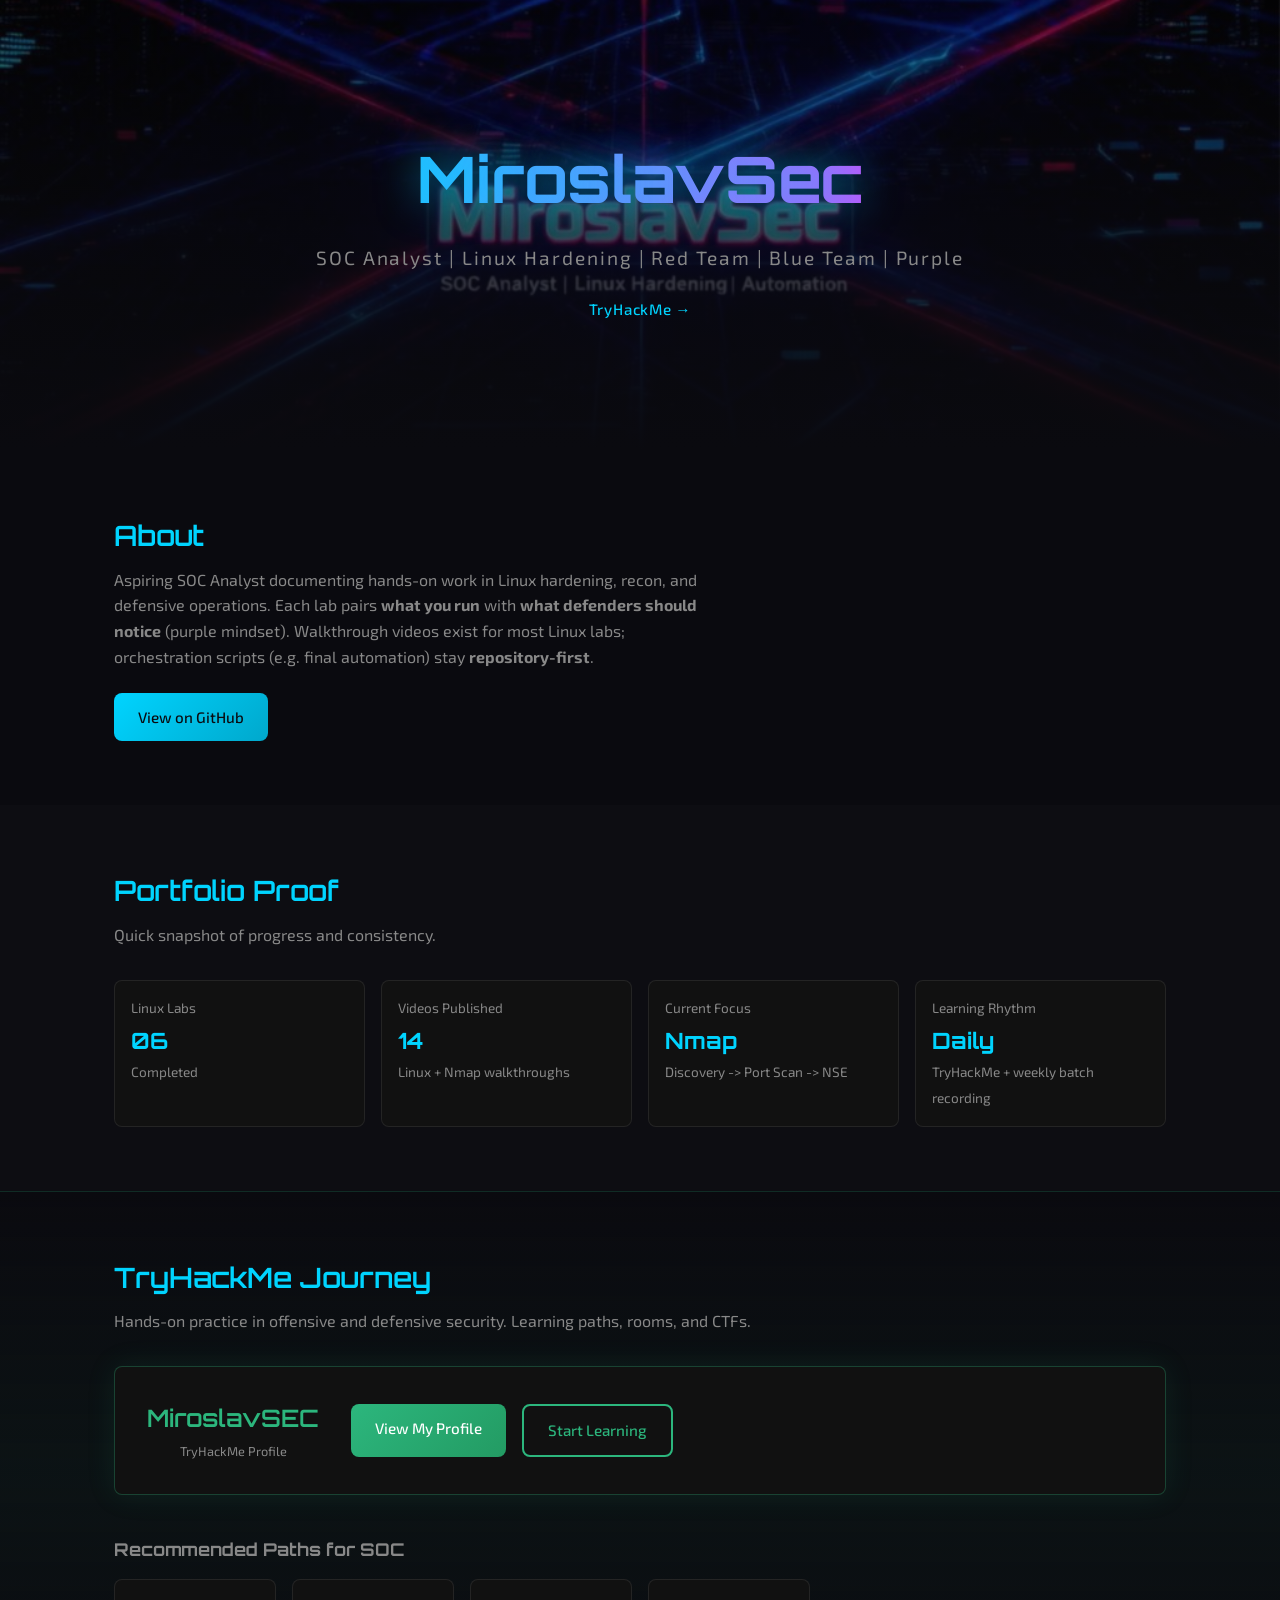
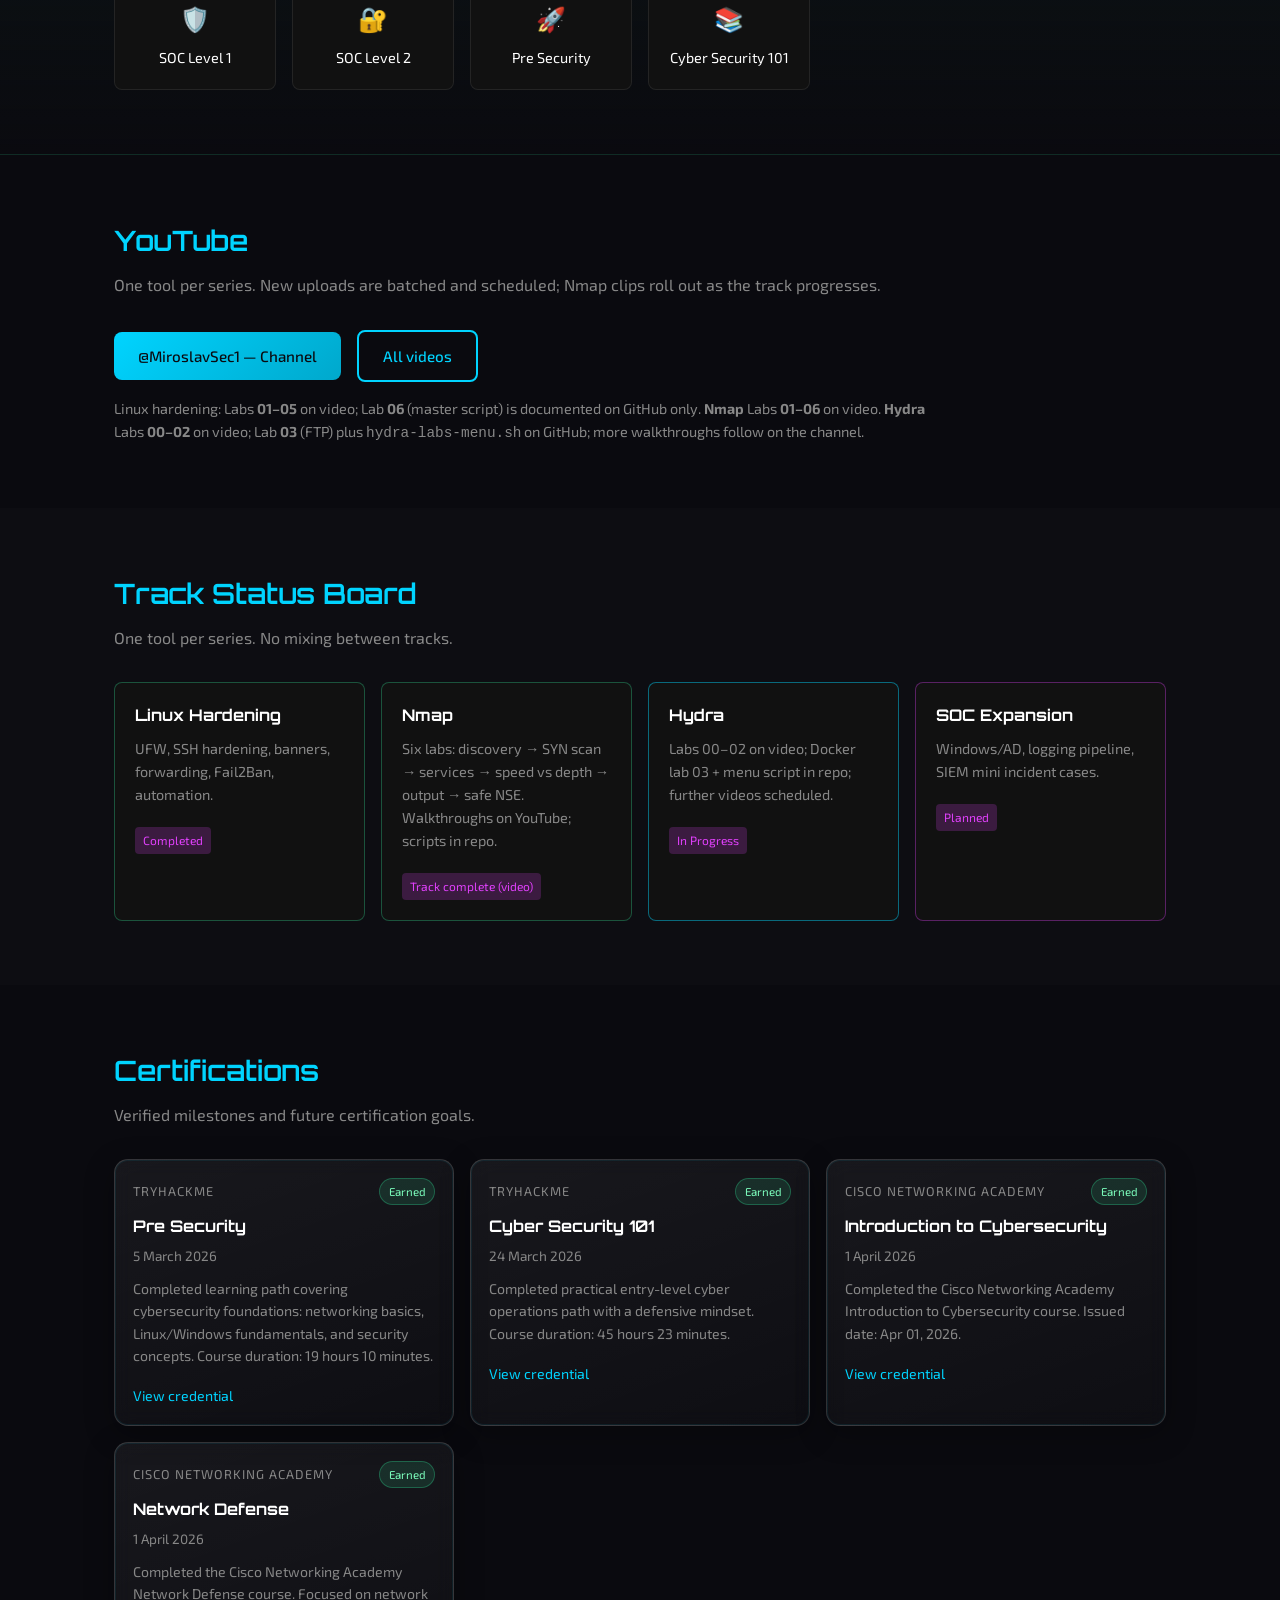
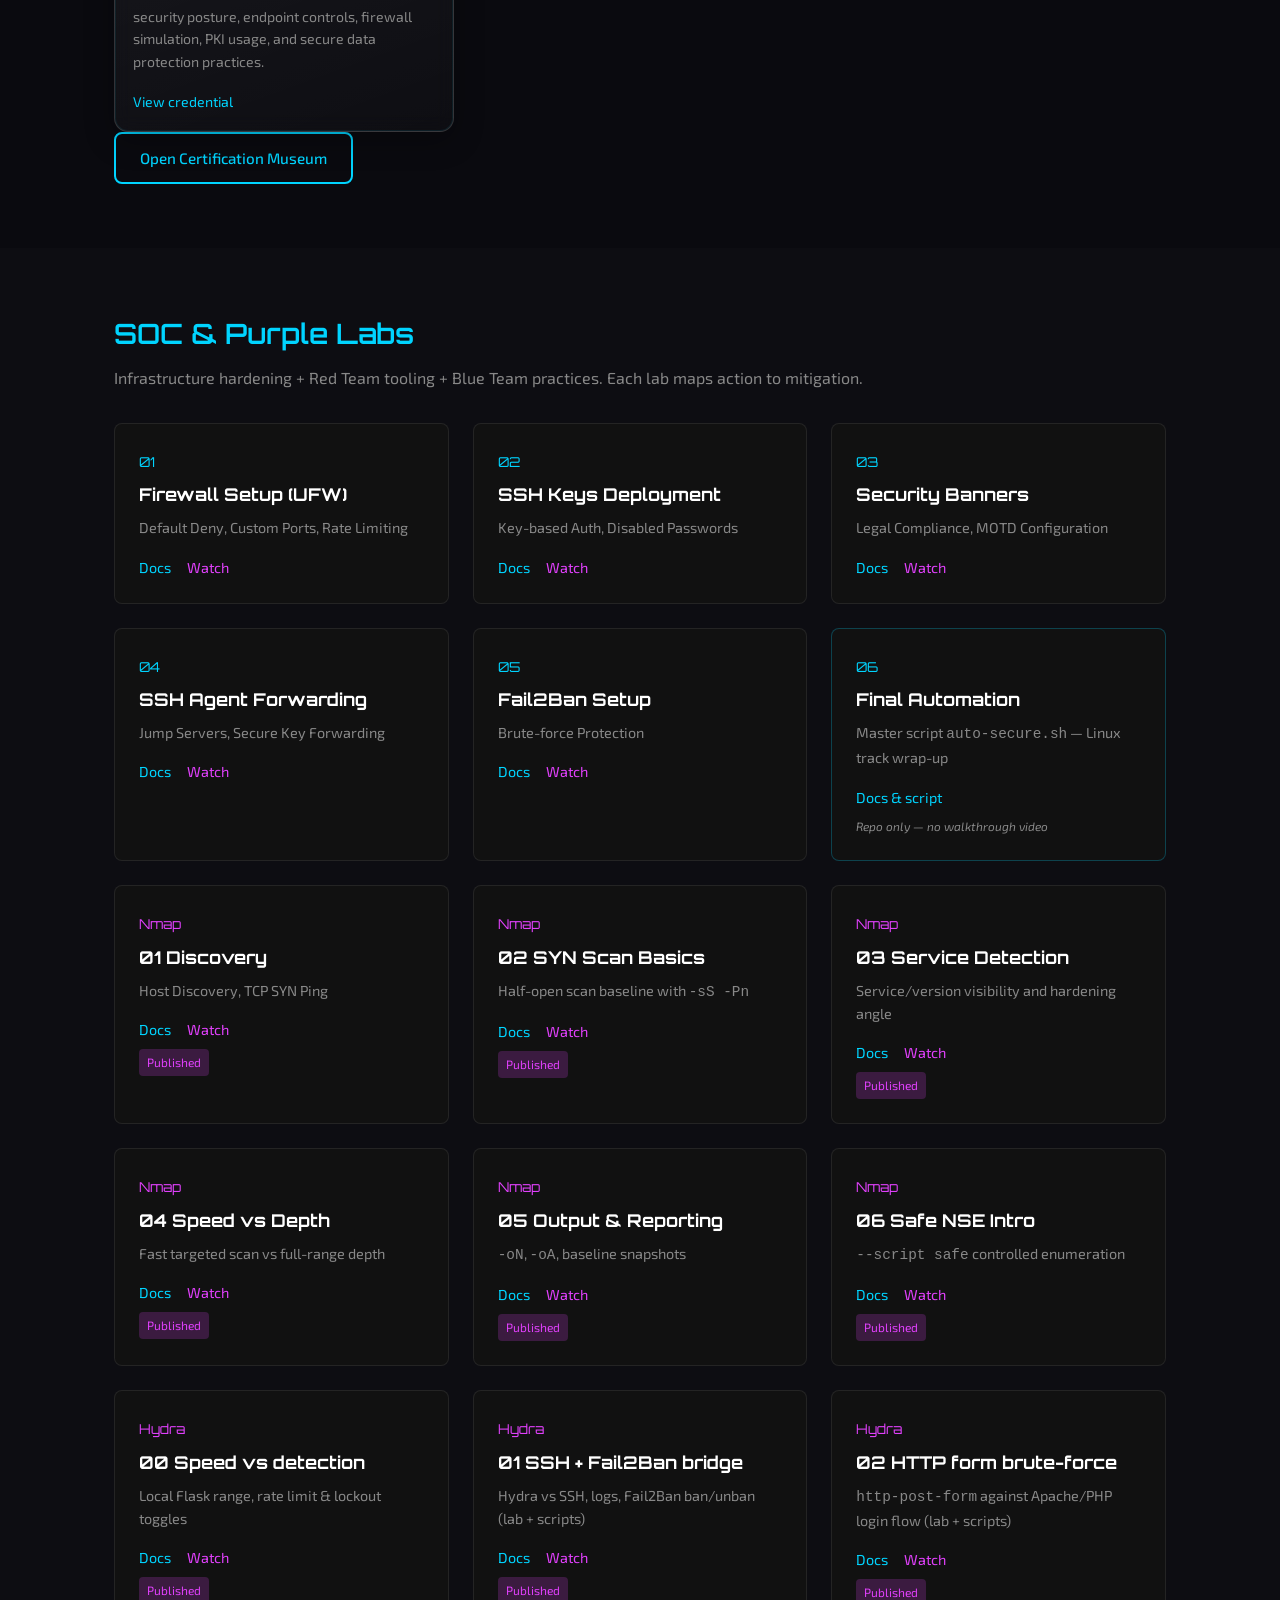
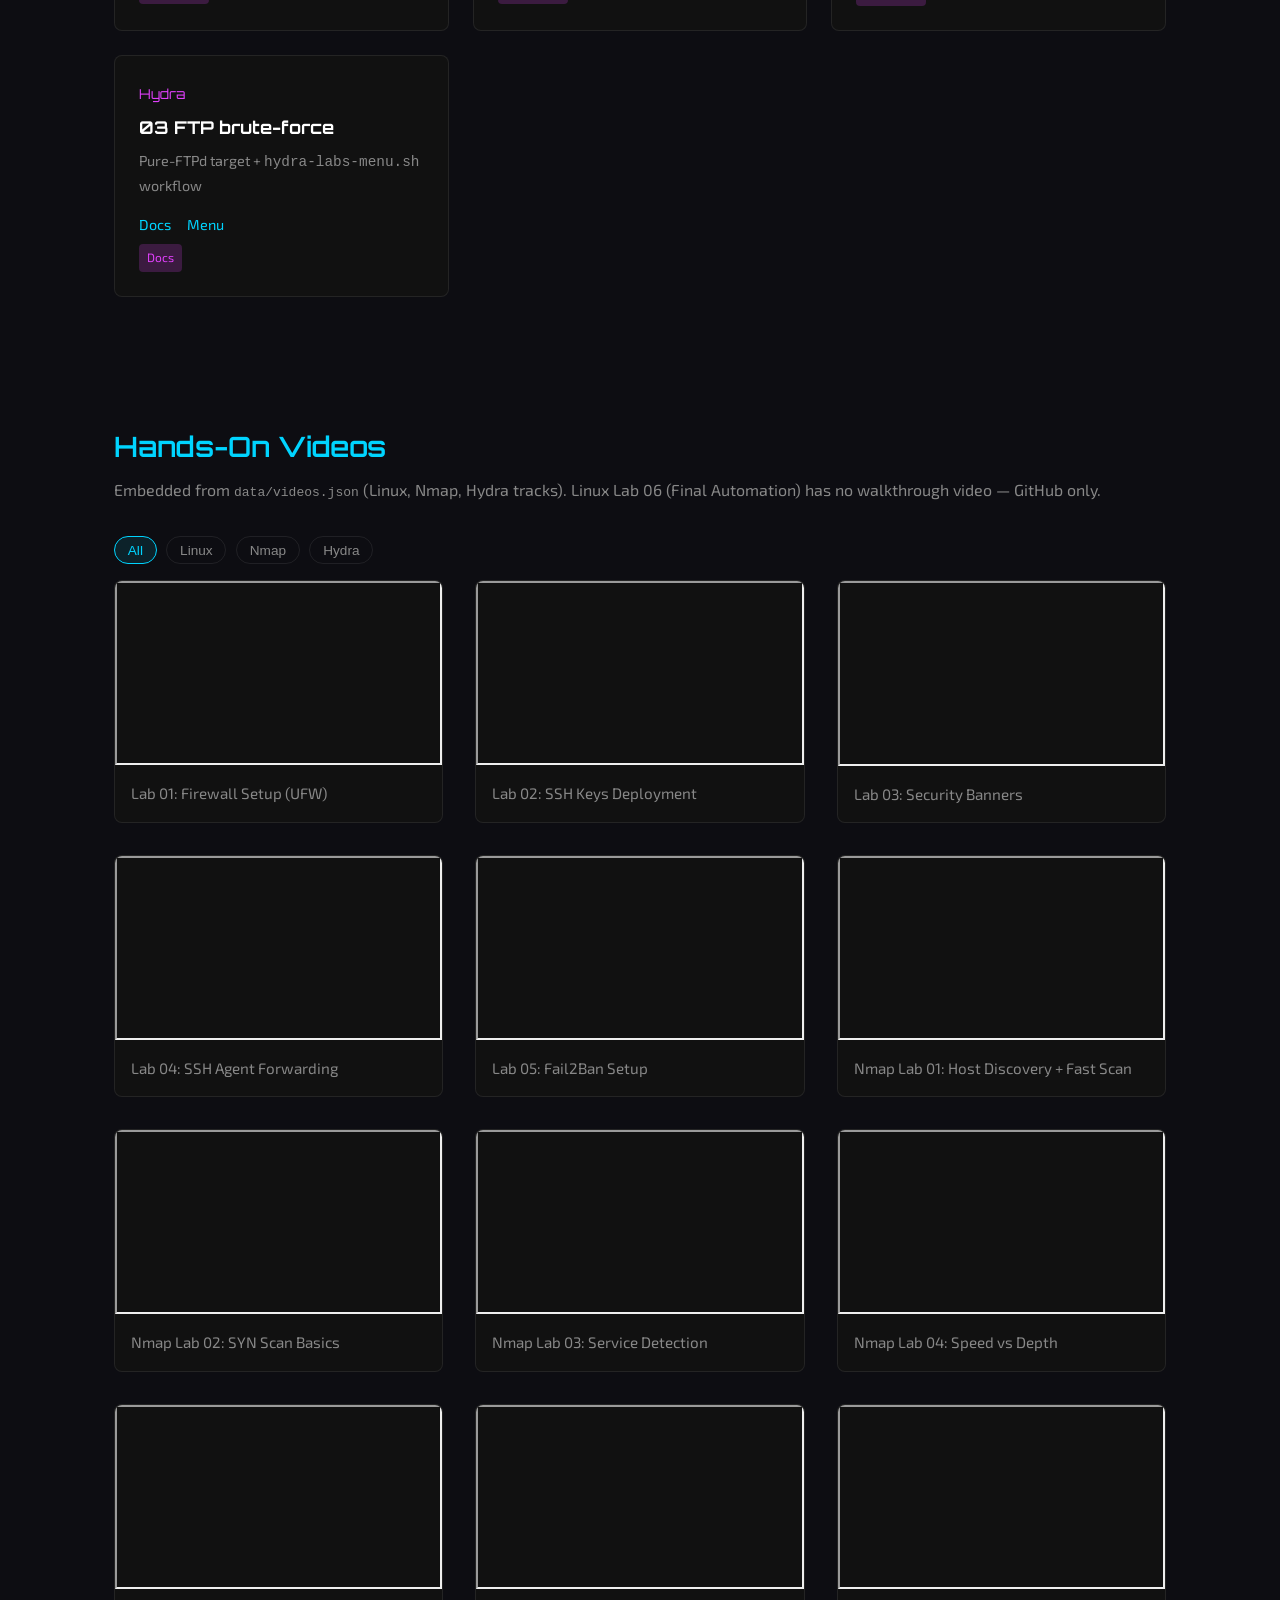
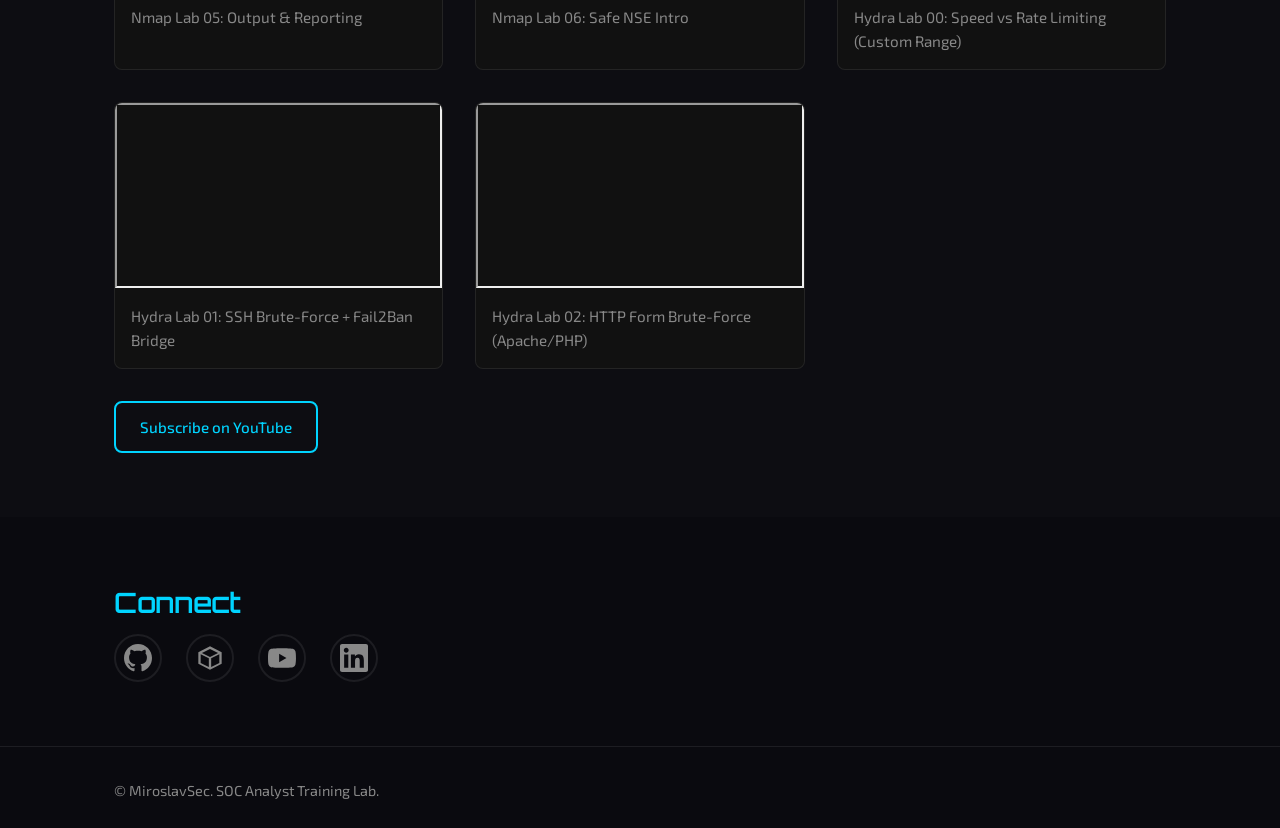
==== docs/index.html @ 28dfc975 "docs: publish Hydra Lab 02 video and update README/site links" ====
<!DOCTYPE html>
<html lang="en">
<head>
    <meta charset="UTF-8">
    <meta name="viewport" content="width=device-width, initial-scale=1.0">
    <meta name="description" content="MiroslavSec — SOC / Blue Team portfolio: Linux hardening, Nmap, TryHackMe, hands-on labs with defensive takeaways.">
    <meta name="author" content="MiroslavSec">
    <link rel="canonical" href="https://jokeez.github.io/SOC-Analyst-Training-Lab/">
    <meta property="og:title" content="MiroslavSec | SOC Analyst Training Lab">
    <meta property="og:description" content="Linux hardening, Nmap series, purple-team labs — documentation, scripts, and walkthroughs.">
    <meta property="og:type" content="website">
    <meta property="og:url" content="https://jokeez.github.io/SOC-Analyst-Training-Lab/">
    <meta property="og:image" content="https://jokeez.github.io/SOC-Analyst-Training-Lab/assets/banner.png">
    <meta name="twitter:card" content="summary_large_image">
    <title>MiroslavSec | SOC Analyst | Linux Hardening | Red + Blue + Purple</title>
    <link rel="preconnect" href="https://fonts.googleapis.com">
    <link rel="preconnect" href="https://fonts.gstatic.com" crossorigin>
    <link href="https://fonts.googleapis.com/css2?family=Orbitron:wght@400;600;700&family=Exo+2:wght@300;400;500&display=swap" rel="stylesheet">
    <link rel="stylesheet" href="styles.css">
</head>
<body>
    <header class="hero">
        <div class="hero-bg" style="background-image: url('assets/banner.png');"></div>
        <div class="hero-overlay"></div>
        <div class="hero-content">
            <h1 class="hero-title">MiroslavSec</h1>
            <p class="hero-tagline">SOC Analyst | Linux Hardening | Red Team | Blue Team | Purple</p>
            <a href="https://tryhackme.com/p/MiroslavSEC" class="hero-thm-link" target="_blank" rel="noopener noreferrer">TryHackMe →</a>
        </div>
    </header>

    <main>
        <section id="about" class="section">
            <div class="container">
                <h2 class="section-title">About</h2>
                <p class="about-text">
                    Aspiring SOC Analyst documenting hands-on work in Linux hardening, recon, and defensive operations.
                    Each lab pairs <strong>what you run</strong> with <strong>what defenders should notice</strong> (purple mindset).
                    Walkthrough videos exist for most Linux labs; orchestration scripts (e.g. final automation) stay <strong>repository-first</strong>.
                </p>
                <a href="https://github.com/jokeez/SOC-Analyst-Training-Lab" class="btn btn-primary" target="_blank" rel="noopener noreferrer">View on GitHub</a>
            </div>
        </section>

        <section id="proof" class="section section-alt">
            <div class="container">
                <h2 class="section-title">Portfolio Proof</h2>
                <p class="section-desc">Quick snapshot of progress and consistency.</p>
                <div class="proof-grid">
                    <article class="proof-card">
                        <span class="proof-label">Linux Labs</span>
                        <strong class="proof-value">06</strong>
                        <span class="proof-meta">Completed</span>
                    </article>
                    <article class="proof-card">
                        <span class="proof-label">Videos Published</span>
                        <strong class="proof-value" id="video-count">10</strong>
                        <span class="proof-meta">Linux + Nmap walkthroughs</span>
                    </article>
                    <article class="proof-card">
                        <span class="proof-label">Current Focus</span>
                        <strong class="proof-value">Nmap</strong>
                        <span class="proof-meta">Discovery -> Port Scan -> NSE</span>
                    </article>
                    <article class="proof-card">
                        <span class="proof-label">Learning Rhythm</span>
                        <strong class="proof-value">Daily</strong>
                        <span class="proof-meta">TryHackMe + weekly batch recording</span>
                    </article>
                </div>
            </div>
        </section>

        <section id="tryhackme" class="section tryhackme-section">
            <div class="container">
                <h2 class="section-title">TryHackMe Journey</h2>
                <p class="section-desc">Hands-on practice in offensive and defensive security. Learning paths, rooms, and CTFs.</p>
                <div class="thm-content">
                    <div class="thm-profile-card">
                        <div class="thm-badge-wrap">
                            <a href="https://tryhackme.com/p/MiroslavSEC" target="_blank" rel="noopener noreferrer" class="thm-profile-link">
                                <span class="thm-username">MiroslavSEC</span>
                                <span class="thm-label">TryHackMe Profile</span>
                            </a>
                        </div>
                        <div class="thm-actions">
                            <a href="https://tryhackme.com/p/MiroslavSEC" class="btn btn-thm" target="_blank" rel="noopener noreferrer">View My Profile</a>
                            <a href="https://tryhackme.com" class="btn btn-thm-outline" target="_blank" rel="noopener noreferrer">Start Learning</a>
                        </div>
                    </div>
                    <div class="thm-paths">
                        <h3 class="thm-paths-title">Recommended Paths for SOC</h3>
                        <div class="thm-paths-grid">
                            <a href="https://tryhackme.com/path/outline/soclevel1" target="_blank" rel="noopener noreferrer" class="thm-path-card">
                                <span class="thm-path-icon">🛡️</span>
                                <span>SOC Level 1</span>
                            </a>
                            <a href="https://tryhackme.com/path/outline/soclevel2" target="_blank" rel="noopener noreferrer" class="thm-path-card">
                                <span class="thm-path-icon">🔐</span>
                                <span>SOC Level 2</span>
                            </a>
                            <a href="https://tryhackme.com/path/outline/presecurity" target="_blank" rel="noopener noreferrer" class="thm-path-card">
                                <span class="thm-path-icon">🚀</span>
                                <span>Pre Security</span>
                            </a>
                            <a href="https://tryhackme.com/path/outline/cybersecurity101" target="_blank" rel="noopener noreferrer" class="thm-path-card">
                                <span class="thm-path-icon">📚</span>
                                <span>Cyber Security 101</span>
                            </a>
                        </div>
                    </div>
                </div>
            </div>
        </section>

        <section id="playlists" class="section">
            <div class="container">
                <h2 class="section-title">YouTube</h2>
                <p class="section-desc">One tool per series. New uploads are batched and scheduled; Nmap clips roll out as the track progresses.</p>
                <div class="playlist-links">
                    <a href="https://www.youtube.com/@MiroslavSec1" class="btn btn-primary" target="_blank" rel="noopener noreferrer">@MiroslavSec1 — Channel</a>
                    <a href="https://www.youtube.com/@MiroslavSec1/videos" class="btn btn-secondary" target="_blank" rel="noopener noreferrer">All videos</a>
                </div>
                <p class="playlist-note">Linux hardening: Labs <strong>01–05</strong> on video; Lab <strong>06</strong> (master script) is documented on GitHub only. <strong>Nmap</strong> Labs <strong>01–06</strong> on video. <strong>Hydra</strong> Labs <strong>00–02</strong> on video; Lab <strong>03</strong> (FTP) plus <code>hydra-labs-menu.sh</code> on GitHub; more walkthroughs follow on the channel.</p>
            </div>
        </section>

        <section id="tracks" class="section section-alt">
            <div class="container">
                <h2 class="section-title">Track Status Board</h2>
                <p class="section-desc">One tool per series. No mixing between tracks.</p>
                <div class="track-grid">
                    <article class="track-card done">
                        <h3>Linux Hardening</h3>
                        <p>UFW, SSH hardening, banners, forwarding, Fail2Ban, automation.</p>
                        <span class="badge">Completed</span>
                    </article>
                    <article class="track-card done">
                        <h3>Nmap</h3>
                        <p>Six labs: discovery → SYN scan → services → speed vs depth → output → safe NSE. Walkthroughs on YouTube; scripts in repo.</p>
                        <span class="badge">Track complete (video)</span>
                    </article>
                    <article class="track-card progress">
                        <h3>Hydra</h3>
                        <p>Labs 00–02 on video; Docker lab 03 + menu script in repo; further videos scheduled.</p>
                        <span class="badge">In Progress</span>
                    </article>
                    <article class="track-card planned">
                        <h3>SOC Expansion</h3>
                        <p>Windows/AD, logging pipeline, SIEM mini incident cases.</p>
                        <span class="badge">Planned</span>
                    </article>
                </div>
            </div>
        </section>

        <section id="certifications" class="section">
            <div class="container">
                <h2 class="section-title">Certifications</h2>
                <p class="section-desc">Verified milestones and future certification goals.</p>
                <div class="cert-grid" id="cert-grid"></div>
                <a href="certifications.html" class="btn btn-secondary">Open Certification Museum</a>
            </div>
        </section>

        <section id="labs" class="section section-alt">
            <div class="container">
                <h2 class="section-title">SOC & Purple Labs</h2>
                <p class="section-desc">Infrastructure hardening + Red Team tooling + Blue Team practices. Each lab maps action to mitigation.</p>
                <div class="lab-grid">
                    <article class="lab-card">
                        <span class="lab-number">01</span>
                        <h3>Firewall Setup (UFW)</h3>
                        <p>Default Deny, Custom Ports, Rate Limiting</p>
                        <div class="lab-links">
                            <a href="https://github.com/jokeez/SOC-Analyst-Training-Lab/tree/main/Linux-Hardening/Lab01-UFW" class="link-doc" target="_blank" rel="noopener noreferrer">Docs</a>
                            <a href="https://youtu.be/zgGrlMZAEcM" target="_blank" rel="noopener noreferrer" class="link-video">Watch</a>
                        </div>
                    </article>
                    <article class="lab-card">
                        <span class="lab-number">02</span>
                        <h3>SSH Keys Deployment</h3>
                        <p>Key-based Auth, Disabled Passwords</p>
                        <div class="lab-links">
                            <a href="https://github.com/jokeez/SOC-Analyst-Training-Lab/tree/main/Linux-Hardening/Lab02-SSH-Hardening" class="link-doc" target="_blank" rel="noopener noreferrer">Docs</a>
                            <a href="https://youtu.be/ULZVP8h6Uvc" target="_blank" rel="noopener noreferrer" class="link-video">Watch</a>
                        </div>
                    </article>
                    <article class="lab-card">
                        <span class="lab-number">03</span>
                        <h3>Security Banners</h3>
                        <p>Legal Compliance, MOTD Configuration</p>
                        <div class="lab-links">
                            <a href="https://github.com/jokeez/SOC-Analyst-Training-Lab/tree/main/Linux-Hardening/Lab03-SSH-Banners" class="link-doc" target="_blank" rel="noopener noreferrer">Docs</a>
                            <a href="https://youtu.be/ILBxHbIw74Y" target="_blank" rel="noopener noreferrer" class="link-video">Watch</a>
                        </div>
                    </article>
                    <article class="lab-card">
                        <span class="lab-number">04</span>
                        <h3>SSH Agent Forwarding</h3>
                        <p>Jump Servers, Secure Key Forwarding</p>
                        <div class="lab-links">
                            <a href="https://github.com/jokeez/SOC-Analyst-Training-Lab/tree/main/Linux-Hardening/Lab04-SSH-Agent-Forwarding" class="link-doc" target="_blank" rel="noopener noreferrer">Docs</a>
                            <a href="https://youtu.be/NOCivaFgoXc" target="_blank" rel="noopener noreferrer" class="link-video">Watch</a>
                        </div>
                    </article>
                    <article class="lab-card">
                        <span class="lab-number">05</span>
                        <h3>Fail2Ban Setup</h3>
                        <p>Brute-force Protection</p>
                        <div class="lab-links">
                            <a href="https://github.com/jokeez/SOC-Analyst-Training-Lab/tree/main/Linux-Hardening/Lab05-Fail2Ban" class="link-doc" target="_blank" rel="noopener noreferrer">Docs</a>
                            <a href="https://youtu.be/KGf3O-4LXkQ?si=MVaqIkHsp7_x4Et6" target="_blank" rel="noopener noreferrer" class="link-video">Watch</a>
                        </div>
                    </article>
                    <article class="lab-card lab-repo-only">
                        <span class="lab-number">06</span>
                        <h3>Final Automation</h3>
                        <p>Master script <code>auto-secure.sh</code> — Linux track wrap-up</p>
                        <div class="lab-links">
                            <a href="https://github.com/jokeez/SOC-Analyst-Training-Lab/tree/main/Linux-Hardening/Lab06-Final-Automation" class="link-doc" target="_blank" rel="noopener noreferrer">Docs &amp; script</a>
                        </div>
                        <span class="lab-note">Repo only — no walkthrough video</span>
                    </article>
                    <article class="lab-card lab-pentest">
                        <span class="lab-number">Nmap</span>
                        <h3>01 Discovery</h3>
                        <p>Host Discovery, TCP SYN Ping</p>
                        <div class="lab-links">
                            <a href="https://github.com/jokeez/SOC-Analyst-Training-Lab/tree/main/labs/offensive-red/nmap/01-discovery" class="link-doc" target="_blank" rel="noopener noreferrer">Docs</a>
                            <a href="https://youtu.be/abxydAApkko" target="_blank" rel="noopener noreferrer" class="link-video">Watch</a>
                        </div>
                        <span class="badge">Published</span>
                    </article>
                    <article class="lab-card lab-pentest">
                        <span class="lab-number">Nmap</span>
                        <h3>02 SYN Scan Basics</h3>
                        <p>Half-open scan baseline with <code>-sS -Pn</code></p>
                        <div class="lab-links">
                            <a href="https://github.com/jokeez/SOC-Analyst-Training-Lab/tree/main/labs/offensive-red/nmap/02-syn-scan" class="link-doc" target="_blank" rel="noopener noreferrer">Docs</a>
                            <a href="https://youtu.be/vPJW-t86lgc" target="_blank" rel="noopener noreferrer" class="link-video">Watch</a>
                        </div>
                        <span class="badge">Published</span>
                    </article>
                    <article class="lab-card lab-pentest">
                        <span class="lab-number">Nmap</span>
                        <h3>03 Service Detection</h3>
                        <p>Service/version visibility and hardening angle</p>
                        <div class="lab-links">
                            <a href="https://github.com/jokeez/SOC-Analyst-Training-Lab/tree/main/labs/offensive-red/nmap/03-service-detection" class="link-doc" target="_blank" rel="noopener noreferrer">Docs</a>
                            <a href="https://youtu.be/vn8LKGCSVQk" target="_blank" rel="noopener noreferrer" class="link-video">Watch</a>
                        </div>
                        <span class="badge">Published</span>
                    </article>
                    <article class="lab-card lab-pentest">
                        <span class="lab-number">Nmap</span>
                        <h3>04 Speed vs Depth</h3>
                        <p>Fast targeted scan vs full-range depth</p>
                        <div class="lab-links">
                            <a href="https://github.com/jokeez/SOC-Analyst-Training-Lab/tree/main/labs/offensive-red/nmap/04-speed-vs-depth" class="link-doc" target="_blank" rel="noopener noreferrer">Docs</a>
                            <a href="https://youtu.be/uDrDLcGPx1A" target="_blank" rel="noopener noreferrer" class="link-video">Watch</a>
                        </div>
                        <span class="badge">Published</span>
                    </article>
                    <article class="lab-card lab-pentest">
                        <span class="lab-number">Nmap</span>
                        <h3>05 Output &amp; Reporting</h3>
                        <p><code>-oN</code>, <code>-oA</code>, baseline snapshots</p>
                        <div class="lab-links">
                            <a href="https://github.com/jokeez/SOC-Analyst-Training-Lab/tree/main/labs/offensive-red/nmap/05-output-reporting" class="link-doc" target="_blank" rel="noopener noreferrer">Docs</a>
                            <a href="https://youtu.be/Jk_YhxfHPCw" target="_blank" rel="noopener noreferrer" class="link-video">Watch</a>
                        </div>
                        <span class="badge">Published</span>
                    </article>
                    <article class="lab-card lab-pentest">
                        <span class="lab-number">Nmap</span>
                        <h3>06 Safe NSE Intro</h3>
                        <p><code>--script safe</code> controlled enumeration</p>
                        <div class="lab-links">
                            <a href="https://github.com/jokeez/SOC-Analyst-Training-Lab/tree/main/labs/offensive-red/nmap/06-safe-nse" class="link-doc" target="_blank" rel="noopener noreferrer">Docs</a>
                            <a href="https://youtu.be/wZI1miGav1w?si=kNtczLp2BnUpQLrL" target="_blank" rel="noopener noreferrer" class="link-video">Watch</a>
                        </div>
                        <span class="badge">Published</span>
                    </article>
                    <article class="lab-card lab-pentest">
                        <span class="lab-number">Hydra</span>
                        <h3>00 Speed vs detection</h3>
                        <p>Local Flask range, rate limit &amp; lockout toggles</p>
                        <div class="lab-links">
                            <a href="https://github.com/jokeez/SOC-Analyst-Training-Lab/tree/main/labs/offensive-red/hydra/00-speed-vs-detection" class="link-doc" target="_blank" rel="noopener noreferrer">Docs</a>
                            <a href="https://youtu.be/H16hmZXzrYA" target="_blank" rel="noopener noreferrer" class="link-video">Watch</a>
                        </div>
                        <span class="badge">Published</span>
                    </article>
                    <article class="lab-card lab-pentest">
                        <span class="lab-number">Hydra</span>
                        <h3>01 SSH + Fail2Ban bridge</h3>
                        <p>Hydra vs SSH, logs, Fail2Ban ban/unban (lab + scripts)</p>
                        <div class="lab-links">
                            <a href="https://github.com/jokeez/SOC-Analyst-Training-Lab/tree/main/labs/offensive-red/hydra/01-ssh" class="link-doc" target="_blank" rel="noopener noreferrer">Docs</a>
                            <a href="https://youtu.be/-rTCzClzzZQ" target="_blank" rel="noopener noreferrer" class="link-video">Watch</a>
                        </div>
                        <span class="badge">Published</span>
                    </article>
                    <article class="lab-card lab-pentest">
                        <span class="lab-number">Hydra</span>
                        <h3>02 HTTP form brute-force</h3>
                        <p><code>http-post-form</code> against Apache/PHP login flow (lab + scripts)</p>
                        <div class="lab-links">
                            <a href="https://github.com/jokeez/SOC-Analyst-Training-Lab/tree/main/labs/offensive-red/hydra/02-http-form" class="link-doc" target="_blank" rel="noopener noreferrer">Docs</a>
                            <a href="https://youtu.be/v7YRHpcEzHg" target="_blank" rel="noopener noreferrer" class="link-video">Watch</a>
                        </div>
                        <span class="badge">Published</span>
                    </article>
                    <article class="lab-card lab-pentest">
                        <span class="lab-number">Hydra</span>
                        <h3>03 FTP brute-force</h3>
                        <p>Pure-FTPd target + <code>hydra-labs-menu.sh</code> workflow</p>
                        <div class="lab-links">
                            <a href="https://github.com/jokeez/SOC-Analyst-Training-Lab/tree/main/labs/offensive-red/hydra/03-ftp" class="link-doc" target="_blank" rel="noopener noreferrer">Docs</a>
                            <a href="https://github.com/jokeez/SOC-Analyst-Training-Lab/tree/main/labs/offensive-red/hydra/scripts" class="link-doc" target="_blank" rel="noopener noreferrer">Menu</a>
                        </div>
                        <span class="badge">Docs</span>
                    </article>
                </div>
            </div>
        </section>

        <section id="videos" class="section section-alt">
            <div class="container">
                <h2 class="section-title">Hands-On Videos</h2>
                <p class="section-desc">Embedded from <code>data/videos.json</code> (Linux, Nmap, Hydra tracks). Linux Lab 06 (Final Automation) has no walkthrough video — GitHub only.</p>
                <div class="video-filters" id="video-filters">
                    <button class="video-filter active" type="button" data-track="all">All</button>
                    <button class="video-filter" type="button" data-track="linux">Linux</button>
                    <button class="video-filter" type="button" data-track="nmap">Nmap</button>
                    <button class="video-filter" type="button" data-track="hydra">Hydra</button>
                </div>
                <div class="video-grid" id="video-grid"></div>
                <a href="https://www.youtube.com/@MiroslavSec1" class="btn btn-secondary" target="_blank" rel="noopener noreferrer">Subscribe on YouTube</a>
            </div>
        </section>

        <section id="connect" class="section">
            <div class="container">
                <h2 class="section-title">Connect</h2>
                <div class="connect-links">
                    <a href="https://github.com/jokeez/SOC-Analyst-Training-Lab" target="_blank" rel="noopener noreferrer" class="connect-link" aria-label="GitHub">
                        <svg xmlns="http://www.w3.org/2000/svg" width="28" height="28" viewBox="0 0 24 24" fill="currentColor"><path d="M12 0c-6.626 0-12 5.373-12 12 0 5.302 3.438 9.8 8.207 11.387.599.111.793-.261.793-.577v-2.234c-3.338.726-4.033-1.416-4.033-1.416-.546-1.387-1.333-1.756-1.333-1.756-1.089-.745.083-.729.083-.729 1.205.084 1.839 1.237 1.839 1.237 1.07 1.834 2.807 1.304 3.492.997.107-.775.418-1.305.762-1.604-2.665-.305-5.467-1.334-5.467-5.931 0-1.311.469-2.381 1.236-3.221-.124-.303-.535-1.524.117-3.176 0 0 1.008-.322 3.301 1.23.957-.266 1.983-.399 3.003-.404 1.02.005 2.047.138 3.006.404 2.291-1.552 3.297-1.23 3.297-1.23.653 1.653.242 2.874.118 3.176.77.84 1.235 1.911 1.235 3.221 0 4.609-2.807 5.624-5.479 5.921.43.372.823 1.102.823 2.222v3.293c0 .319.192.694.801.576 4.765-1.589 8.199-6.086 8.199-11.386 0-6.627-5.373-12-12-12z"/></svg>
                    </a>
                    <a href="https://tryhackme.com/p/MiroslavSEC" target="_blank" rel="noopener noreferrer" class="connect-link" aria-label="TryHackMe">
                        <svg xmlns="http://www.w3.org/2000/svg" width="28" height="28" viewBox="0 0 24 24" fill="currentColor"><path d="M12 2L2 7v10l10 5 10-5V7L12 2zm0 2.18l6.9 3.45L12 11.09 5.1 7.63 12 4.18zM4 8.82l7 3.5v7.36l-7-3.5V8.82zm9 10.86v-7.36l7-3.5v7.36l-7 3.5z"/></svg>
                    </a>
                    <a href="https://www.youtube.com/@MiroslavSec1" target="_blank" rel="noopener noreferrer" class="connect-link" aria-label="YouTube">
                        <svg xmlns="http://www.w3.org/2000/svg" width="28" height="28" viewBox="0 0 24 24" fill="currentColor"><path d="M23.498 6.186a3.016 3.016 0 0 0-2.122-2.136C19.505 3.545 12 3.545 12 3.545s-7.505 0-9.377.505A3.017 3.017 0 0 0 .502 6.186C0 8.07 0 12 0 12s0 3.93.502 5.814a3.016 3.016 0 0 0 2.122 2.136c1.871.505 9.376.505 9.376.505s7.505 0 9.377-.505a3.015 3.015 0 0 0 2.122-2.136C24 15.93 24 12 24 12s0-3.93-.502-5.814zM9.545 15.568V8.432L15.818 12l-6.273 3.568z"/></svg>
                    </a>
                    <a href="https://www.linkedin.com/in/miroslav-u-7152233b5/" target="_blank" rel="noopener noreferrer" class="connect-link" aria-label="LinkedIn">
                        <svg xmlns="http://www.w3.org/2000/svg" width="28" height="28" viewBox="0 0 24 24" fill="currentColor"><path d="M20.447 20.452h-3.554v-5.569c0-1.328-.027-3.037-1.852-3.037-1.853 0-2.136 1.445-2.136 2.939v5.667H9.351V9h3.414v1.561h.046c.477-.9 1.637-1.85 3.37-1.85 3.601 0 4.267 2.37 4.267 5.455v6.286zM5.337 7.433c-1.144 0-2.063-.926-2.063-2.065 0-1.138.92-2.063 2.063-2.063 1.14 0 2.064.925 2.064 2.063 0 1.139-.925 2.065-2.064 2.065zm1.782 13.019H3.555V9h3.564v11.452zM22.225 0H1.771C.792 0 0 .774 0 1.729v20.542C0 23.227.792 24 1.771 24h20.451C23.2 24 24 23.227 24 22.271V1.729C24 .774 23.2 0 22.222 0h.003z"/></svg>
                    </a>
                </div>
            </div>
        </section>
    </main>

    <footer class="footer">
        <div class="container">
            <p>&copy; MiroslavSec. SOC Analyst Training Lab.</p>
        </div>
    </footer>

    <script src="script.js"></script>
</body>
</html>
---- docs/styles.css ----
/* Design system - banner aesthetic */
:root {
    --bg-dark: #0a0a0f;
    --bg-card: #111;
    --bg-alt: #0d0d12;
    --cyan: #00d4ff;
    --cyan-dim: rgba(0, 212, 255, 0.6);
    --magenta: #e040fb;
    --magenta-dim: rgba(224, 64, 251, 0.5);
    --text: #ffffff;
    --text-muted: #888;
    --border: rgba(255, 255, 255, 0.08);
    --glow-cyan: 0 0 20px rgba(0, 212, 255, 0.3);
    --glow-magenta: 0 0 20px rgba(224, 64, 251, 0.2);
    --font-heading: 'Orbitron', sans-serif;
    --font-body: 'Exo 2', sans-serif;
    --radius: 8px;
    --transition: 0.25s ease;
}

*,
*::before,
*::after {
    box-sizing: border-box;
}

html {
    scroll-behavior: smooth;
}

body {
    margin: 0;
    font-family: var(--font-body);
    background: var(--bg-dark);
    color: var(--text);
    line-height: 1.6;
    -webkit-font-smoothing: antialiased;
}

/* Hero */
.hero {
    position: relative;
    min-height: 50vh;
    display: flex;
    align-items: center;
    justify-content: center;
    overflow: hidden;
}

.hero-bg {
    position: absolute;
    inset: 0;
    background-size: cover;
    background-position: center;
    background-repeat: no-repeat;
}

.hero-overlay {
    position: absolute;
    inset: 0;
    background: linear-gradient(
        to bottom,
        rgba(10, 10, 15, 0.3) 0%,
        rgba(10, 10, 15, 0.7) 50%,
        var(--bg-dark) 100%
    );
}

.hero-content {
    position: relative;
    z-index: 1;
    text-align: center;
    padding: 2rem;
}

.hero-title {
    font-family: var(--font-heading);
    font-size: clamp(2rem, 6vw, 4rem);
    font-weight: 700;
    margin: 0;
    background: linear-gradient(90deg, var(--cyan), var(--magenta));
    -webkit-background-clip: text;
    -webkit-text-fill-color: transparent;
    background-clip: text;
    text-shadow: 0 0 40px var(--cyan-dim);
}

.hero-tagline {
    font-size: clamp(0.9rem, 2.5vw, 1.2rem);
    color: var(--text-muted);
    margin: 0.75rem 0 0;
    letter-spacing: 0.1em;
}

/* Container */
.container {
    max-width: 1100px;
    margin: 0 auto;
    padding: 0 1.5rem;
}

/* Sections */
.section {
    padding: 4rem 0;
}

.section-alt {
    background: var(--bg-alt);
}

.section-title {
    font-family: var(--font-heading);
    font-size: 1.75rem;
    font-weight: 600;
    margin: 0 0 0.5rem;
    color: var(--cyan);
}

.section-desc {
    color: var(--text-muted);
    margin: 0 0 2rem;
}

/* Proof grid */
.proof-grid {
    display: grid;
    grid-template-columns: repeat(auto-fill, minmax(220px, 1fr));
    gap: 1rem;
}

.proof-card {
    background: var(--bg-card);
    border: 1px solid var(--border);
    border-radius: var(--radius);
    padding: 1rem;
}

.proof-label {
    display: block;
    color: var(--text-muted);
    font-size: 0.85rem;
}

.proof-value {
    display: block;
    font-family: var(--font-heading);
    color: var(--cyan);
    font-size: 1.4rem;
    margin-top: 0.25rem;
}

.proof-meta {
    color: var(--text-muted);
    font-size: 0.85rem;
}

/* Track status board */
.track-grid {
    display: grid;
    grid-template-columns: repeat(auto-fill, minmax(240px, 1fr));
    gap: 1rem;
}

.track-card {
    background: var(--bg-card);
    border: 1px solid var(--border);
    border-radius: var(--radius);
    padding: 1.25rem;
}

.track-card h3 {
    margin: 0 0 0.5rem;
    font-family: var(--font-heading);
    font-size: 1rem;
}

.track-card p {
    margin: 0 0 0.8rem;
    color: var(--text-muted);
    font-size: 0.9rem;
}

.track-card.done {
    border-color: rgba(44, 182, 125, 0.4);
}

.track-card.progress {
    border-color: rgba(0, 212, 255, 0.45);
}

.track-card.planned {
    border-color: rgba(224, 64, 251, 0.35);
}

/* Certifications */
.cert-grid {
    display: grid;
    grid-template-columns: repeat(auto-fill, minmax(260px, 1fr));
    gap: 1rem;
}

.cert-card {
    position: relative;
    overflow: hidden;
    background: linear-gradient(160deg, rgba(255, 255, 255, 0.06), rgba(255, 255, 255, 0.02));
    border: 1px solid rgba(255, 255, 255, 0.15);
    border-radius: 14px;
    padding: 1.1rem;
    backdrop-filter: blur(9px);
    -webkit-backdrop-filter: blur(9px);
    box-shadow: 0 8px 30px rgba(0, 0, 0, 0.3), 0 0 0 1px rgba(0, 212, 255, 0.08) inset;
    transition: transform var(--transition), box-shadow var(--transition), border-color var(--transition);
    --mx: 50%;
    --my: 50%;
}

.cert-card:hover {
    transform: translateY(-3px);
    border-color: rgba(0, 212, 255, 0.5);
    box-shadow: 0 14px 42px rgba(0, 0, 0, 0.45), 0 0 28px rgba(0, 212, 255, 0.2);
}

.cert-card::before {
    content: '';
    position: absolute;
    inset: 0;
    background: radial-gradient(240px circle at var(--mx) var(--my), rgba(255, 255, 255, 0.22), rgba(255, 255, 255, 0));
    opacity: 0;
    transition: opacity var(--transition);
    pointer-events: none;
}

.cert-card:hover::before,
.cert-card:focus-within::before {
    opacity: 1;
}

.cert-top {
    display: flex;
    justify-content: space-between;
    align-items: center;
    gap: 0.5rem;
}

.cert-issuer {
    font-size: 0.8rem;
    color: var(--text-muted);
    text-transform: uppercase;
    letter-spacing: 0.08em;
}

.cert-status {
    font-size: 0.72rem;
    border-radius: 999px;
    padding: 0.2rem 0.55rem;
    border: 1px solid transparent;
}

.cert-status.earned {
    color: #7dffbe;
    background: rgba(44, 182, 125, 0.16);
    border-color: rgba(44, 182, 125, 0.4);
}

.cert-status.planned {
    color: #ffd6ff;
    background: rgba(224, 64, 251, 0.14);
    border-color: rgba(224, 64, 251, 0.35);
}

.cert-status.progress {
    color: #aeefff;
    background: rgba(0, 212, 255, 0.14);
    border-color: rgba(0, 212, 255, 0.35);
}

.cert-title {
    margin: 0.6rem 0 0.3rem;
    font-family: var(--font-heading);
    font-size: 1rem;
}

.cert-date {
    margin: 0;
    color: var(--text-muted);
    font-size: 0.85rem;
}

.cert-desc {
    margin: 0.7rem 0 0.9rem;
    color: var(--text-muted);
    font-size: 0.88rem;
}

.cert-link {
    color: var(--cyan);
    text-decoration: none;
    font-size: 0.88rem;
}

.cert-link:hover {
    text-decoration: underline;
}

/* About */
.about-text {
    max-width: 600px;
    margin: 0 0 1.5rem;
    color: var(--text-muted);
}

/* Buttons */
.btn {
    display: inline-block;
    padding: 0.75rem 1.5rem;
    font-family: var(--font-body);
    font-size: 0.95rem;
    font-weight: 500;
    text-decoration: none;
    border-radius: var(--radius);
    transition: box-shadow var(--transition), transform var(--transition);
}

.btn-primary {
    background: linear-gradient(135deg, var(--cyan), #00a8cc);
    color: var(--bg-dark);
    border: none;
}

.btn-primary:hover {
    box-shadow: var(--glow-cyan);
    transform: translateY(-2px);
}

.btn-secondary {
    background: transparent;
    color: var(--cyan);
    border: 2px solid var(--cyan);
}

.btn-secondary:hover {
    box-shadow: var(--glow-cyan);
    background: rgba(0, 212, 255, 0.1);
}

.btn-cta {
    background: linear-gradient(135deg, var(--magenta), #c2185b);
    color: white;
    border: none;
}

.btn-cta:hover {
    box-shadow: var(--glow-magenta);
    transform: translateY(-2px);
}

/* Lab grid */
.lab-grid {
    display: grid;
    grid-template-columns: repeat(auto-fill, minmax(280px, 1fr));
    gap: 1.5rem;
}

.lab-card {
    background: var(--bg-card);
    border: 1px solid var(--border);
    border-radius: var(--radius);
    padding: 1.5rem;
    transition: border-color var(--transition), box-shadow var(--transition);
}

.lab-card:hover {
    border-color: var(--cyan-dim);
    box-shadow: var(--glow-cyan);
}

.lab-card.lab-planned {
    opacity: 0.8;
}

.lab-card.lab-pentest .lab-number {
    color: var(--magenta);
}

.lab-number {
    display: inline-block;
    font-family: var(--font-heading);
    font-size: 0.85rem;
    color: var(--cyan);
    margin-bottom: 0.5rem;
}

.lab-card h3 {
    font-family: var(--font-heading);
    font-size: 1.1rem;
    margin: 0 0 0.5rem;
}

.lab-card p {
    color: var(--text-muted);
    font-size: 0.9rem;
    margin: 0 0 1rem;
}

.lab-links {
    display: flex;
    gap: 1rem;
}

.lab-links a {
    color: var(--cyan);
    text-decoration: none;
    font-size: 0.9rem;
}

.lab-links a:hover {
    text-decoration: underline;
}

.link-video {
    color: var(--magenta) !important;
}

.badge {
    font-size: 0.75rem;
    padding: 0.25rem 0.5rem;
    background: rgba(224, 64, 251, 0.2);
    color: var(--magenta);
    border-radius: 4px;
    margin-top: 0.5rem;
    display: inline-block;
}

/* YouTube / playlist */
.playlist-links {
    display: flex;
    flex-wrap: wrap;
    gap: 1rem;
    align-items: center;
    margin-bottom: 1rem;
}

.playlist-note {
    font-size: 0.9rem;
    color: var(--text-muted);
    max-width: 52rem;
    margin: 0;
    line-height: 1.55;
}

.lab-repo-only {
    border-color: rgba(0, 212, 255, 0.25);
}

.lab-note {
    display: block;
    margin-top: 0.5rem;
    font-size: 0.75rem;
    color: var(--text-muted);
    font-style: italic;
}

/* TryHackMe - Hero link */
.hero-thm-link {
    display: inline-block;
    margin-top: 1.5rem;
    color: var(--cyan);
    text-decoration: none;
    font-size: 0.95rem;
    font-weight: 500;
    letter-spacing: 0.05em;
    transition: color var(--transition), transform var(--transition);
}

.hero-thm-link:hover {
    color: var(--magenta);
    transform: translateX(4px);
}

/* TryHackMe Section */
.tryhackme-section {
    background: linear-gradient(180deg, var(--bg-dark) 0%, rgba(44, 182, 125, 0.05) 50%, var(--bg-dark) 100%);
    border-top: 1px solid rgba(44, 182, 125, 0.2);
    border-bottom: 1px solid rgba(44, 182, 125, 0.2);
}

.thm-content {
    display: grid;
    gap: 2.5rem;
}

.thm-profile-card {
    display: flex;
    flex-wrap: wrap;
    align-items: center;
    gap: 2rem;
    padding: 2rem;
    background: var(--bg-card);
    border: 1px solid rgba(44, 182, 125, 0.3);
    border-radius: var(--radius);
    box-shadow: 0 0 30px rgba(44, 182, 125, 0.1);
}

.thm-badge-wrap {
    flex-shrink: 0;
}

.thm-profile-link {
    display: flex;
    flex-direction: column;
    align-items: center;
    gap: 0.25rem;
    text-decoration: none;
    color: var(--text);
    transition: color var(--transition);
}

.thm-profile-link:hover {
    color: #2cb67d;
}

.thm-username {
    font-family: var(--font-heading);
    font-size: 1.5rem;
    font-weight: 600;
    color: #2cb67d;
}

.thm-label {
    font-size: 0.8rem;
    color: var(--text-muted);
}

.thm-actions {
    display: flex;
    flex-wrap: wrap;
    gap: 1rem;
}

.btn-thm {
    background: linear-gradient(135deg, #2cb67d, #239b63);
    color: white;
    border: none;
}

.btn-thm:hover {
    box-shadow: 0 0 20px rgba(44, 182, 125, 0.4);
    transform: translateY(-2px);
}

.btn-thm-outline {
    background: transparent;
    color: #2cb67d;
    border: 2px solid #2cb67d;
}

.btn-thm-outline:hover {
    background: rgba(44, 182, 125, 0.1);
    box-shadow: 0 0 20px rgba(44, 182, 125, 0.2);
}

.thm-paths-title {
    font-family: var(--font-heading);
    font-size: 1.1rem;
    color: var(--text-muted);
    margin: 0 0 1rem;
}

.thm-paths-grid {
    display: grid;
    grid-template-columns: repeat(auto-fill, minmax(160px, 1fr));
    gap: 1rem;
}

.thm-path-card {
    display: flex;
    flex-direction: column;
    align-items: center;
    gap: 0.5rem;
    padding: 1.25rem 1rem;
    background: var(--bg-card);
    border: 1px solid var(--border);
    border-radius: var(--radius);
    color: var(--text);
    text-decoration: none;
    font-size: 0.9rem;
    transition: border-color var(--transition), box-shadow var(--transition), transform var(--transition);
}

.thm-path-card:hover {
    border-color: #2cb67d;
    box-shadow: 0 0 20px rgba(44, 182, 125, 0.2);
    transform: translateY(-2px);
}

.thm-path-icon {
    font-size: 1.5rem;
}

/* Video grid */
.video-grid {
    display: grid;
    grid-template-columns: repeat(auto-fill, minmax(300px, 1fr));
    gap: 2rem;
    margin-bottom: 2rem;
}

.video-filters {
    display: flex;
    flex-wrap: wrap;
    gap: 0.6rem;
    margin-bottom: 1rem;
}

.video-filter {
    background: transparent;
    color: var(--text-muted);
    border: 1px solid var(--border);
    border-radius: 999px;
    padding: 0.35rem 0.8rem;
    font-size: 0.85rem;
    cursor: pointer;
}

.video-filter.active {
    color: var(--cyan);
    border-color: var(--cyan);
    background: rgba(0, 212, 255, 0.1);
}

.video-card {
    background: var(--bg-card);
    border: 1px solid var(--border);
    border-radius: var(--radius);
    overflow: hidden;
    transition: border-color var(--transition), box-shadow var(--transition);
}

.video-card:hover {
    border-color: var(--cyan-dim);
    box-shadow: var(--glow-cyan);
}

.video-wrapper {
    position: relative;
    padding-bottom: 56.25%;
    height: 0;
}

.video-wrapper iframe {
    position: absolute;
    top: 0;
    left: 0;
    width: 100%;
    height: 100%;
}

.video-card p {
    padding: 1rem;
    margin: 0;
    font-size: 0.95rem;
    color: var(--text-muted);
}

/* Connect */
.connect-links {
    display: flex;
    gap: 1.5rem;
    flex-wrap: wrap;
}

.connect-link {
    display: flex;
    align-items: center;
    justify-content: center;
    width: 48px;
    height: 48px;
    color: var(--text-muted);
    border: 2px solid var(--border);
    border-radius: 50%;
    transition: color var(--transition), border-color var(--transition), box-shadow var(--transition);
}

.connect-link:hover {
    color: var(--cyan);
    border-color: var(--cyan);
    box-shadow: var(--glow-cyan);
}

/* Footer */
.footer {
    padding: 2rem 0;
    border-top: 1px solid var(--border);
}

.footer p {
    margin: 0;
    font-size: 0.9rem;
    color: var(--text-muted);
}

/* Responsive */
@media (max-width: 768px) {
    .hero {
        min-height: 40vh;
    }

    .section {
        padding: 3rem 0;
    }

    .thm-profile-card {
        flex-direction: column;
        text-align: center;
    }

    .thm-actions {
        justify-content: center;
    }

    .thm-paths-grid {
        grid-template-columns: repeat(2, 1fr);
    }

    .lab-grid {
        grid-template-columns: 1fr;
    }

    .video-grid {
        grid-template-columns: 1fr;
    }

    .cert-card {
        backdrop-filter: blur(6px);
        -webkit-backdrop-filter: blur(6px);
    }
}

@media (max-width: 480px) {
    .thm-paths-grid {
        grid-template-columns: 1fr;
    }
}

@media (hover: none) {
    .cert-card::before {
        opacity: 0.35;
        background: radial-gradient(220px circle at 50% 20%, rgba(255, 255, 255, 0.16), rgba(255, 255, 255, 0));
    }
}

@media (prefers-reduced-motion: reduce) {
    .cert-card {
        transition: none;
    }

    .cert-card::before {
        transition: none;
    }
}
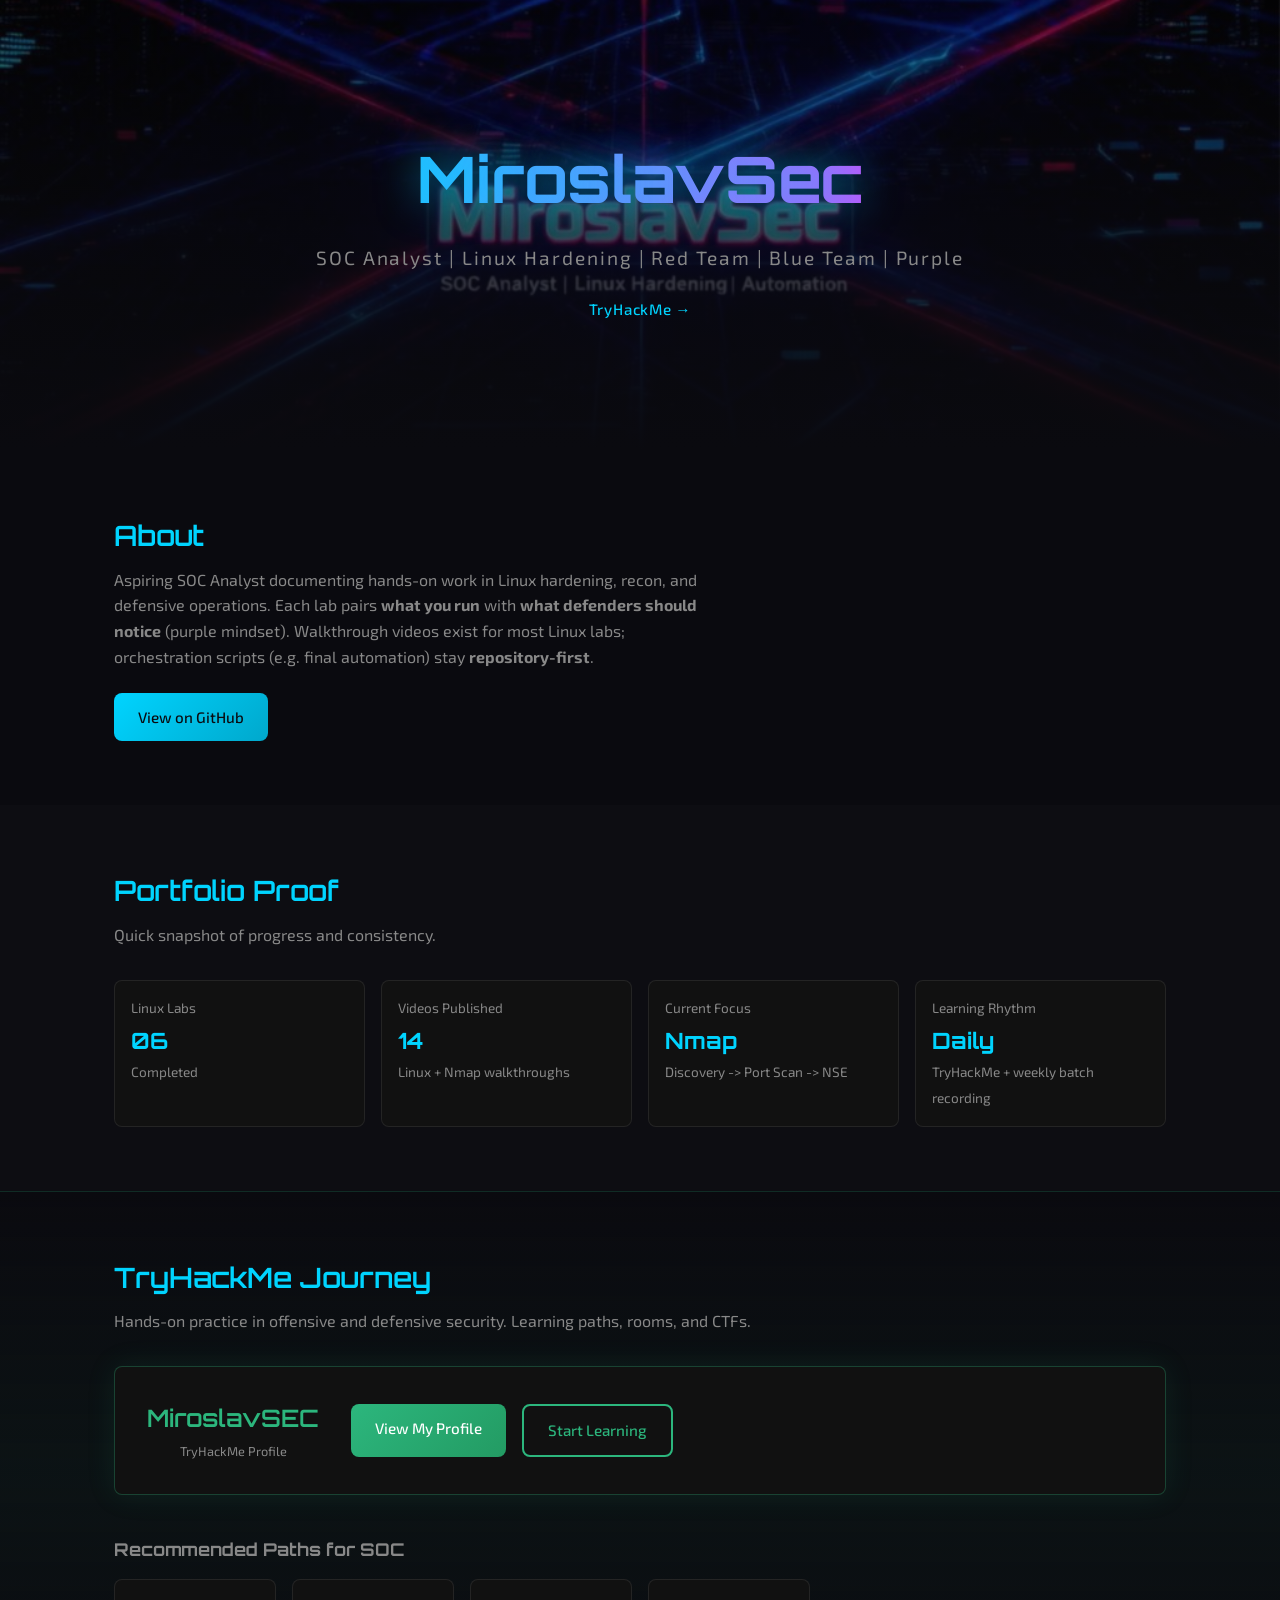
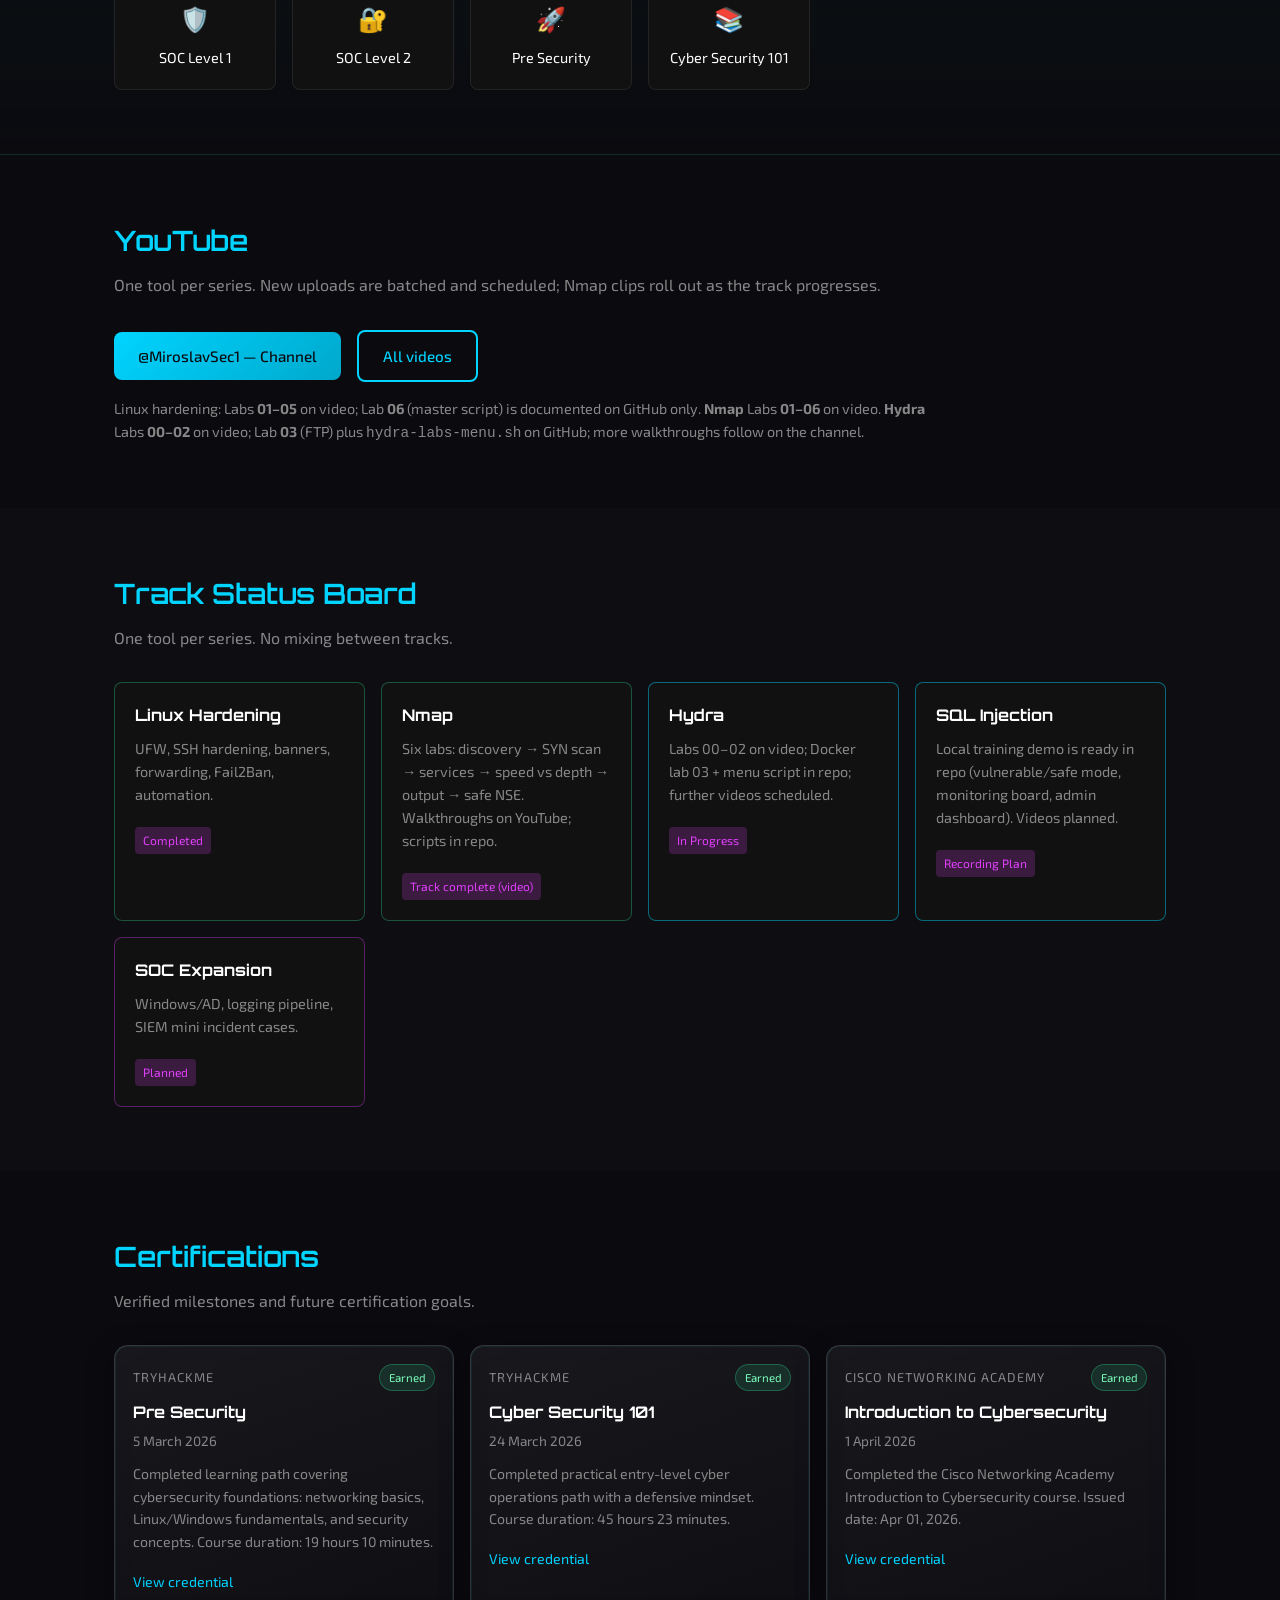
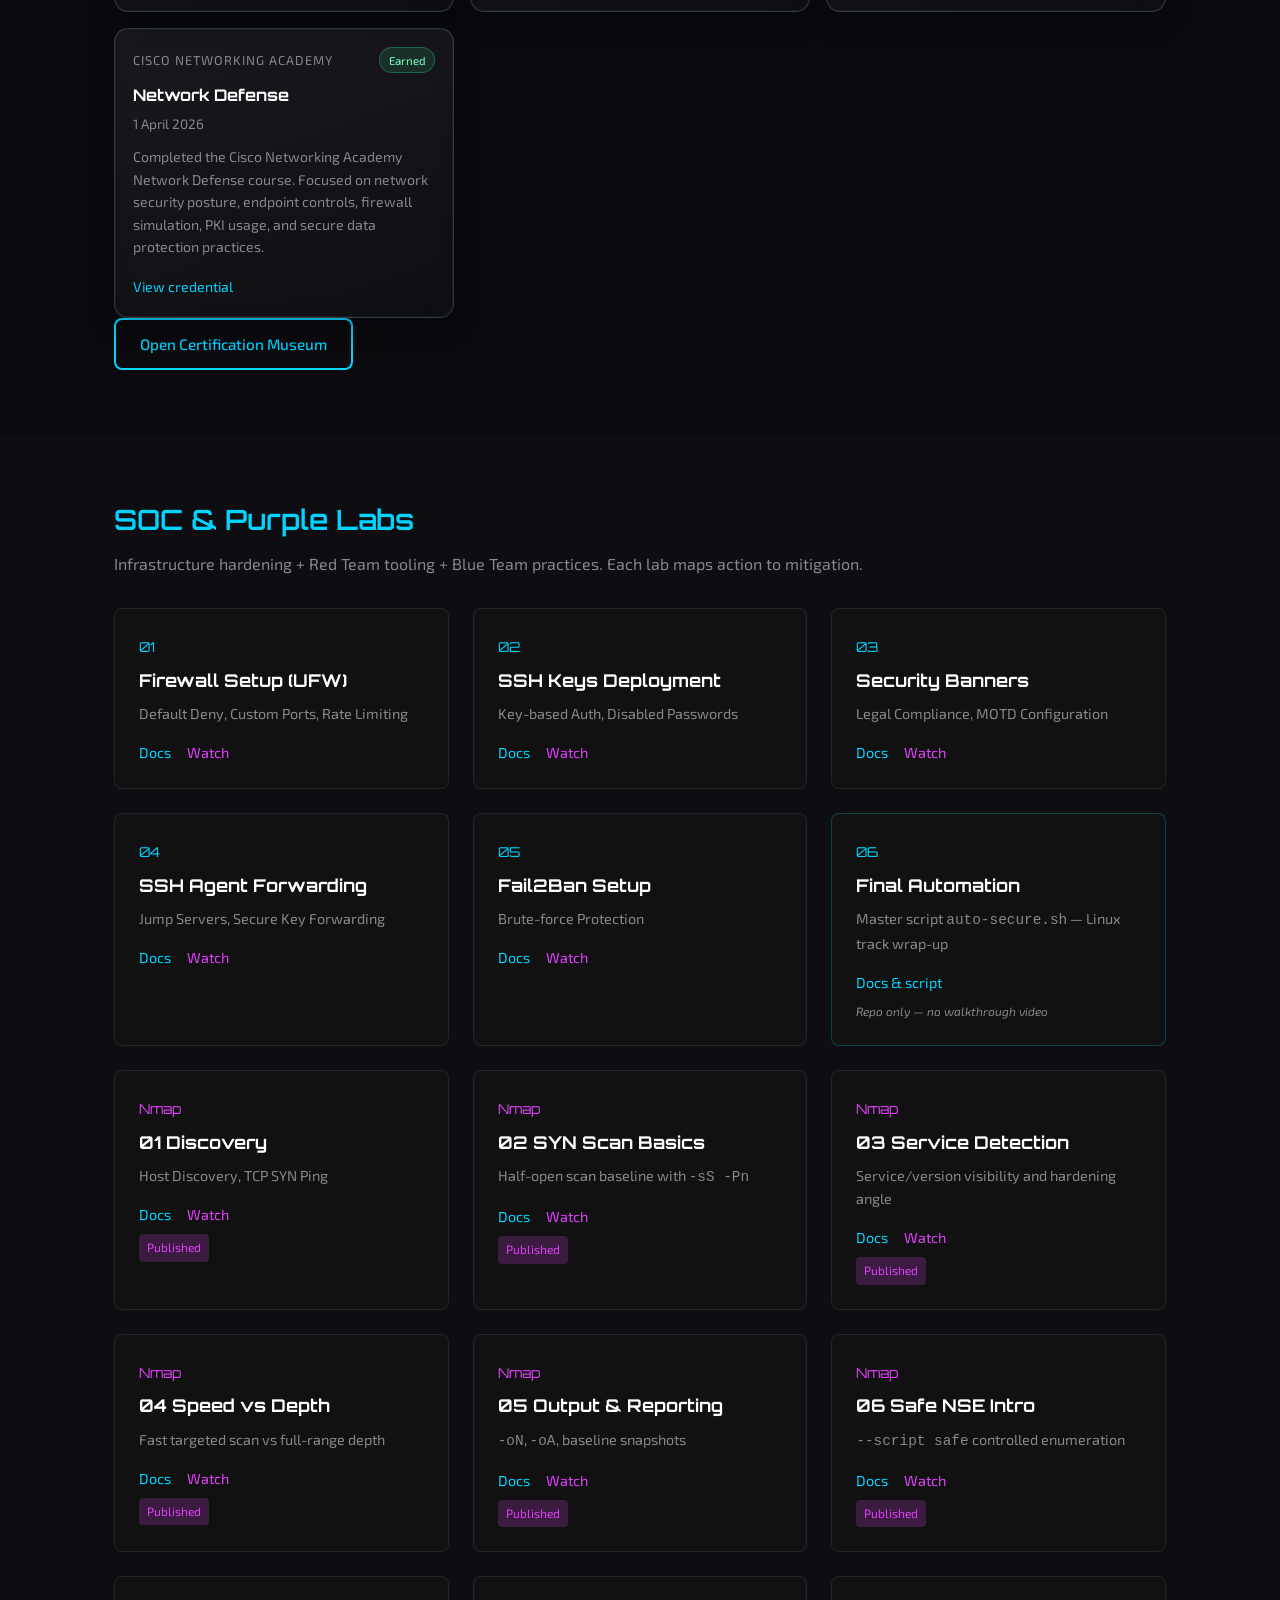
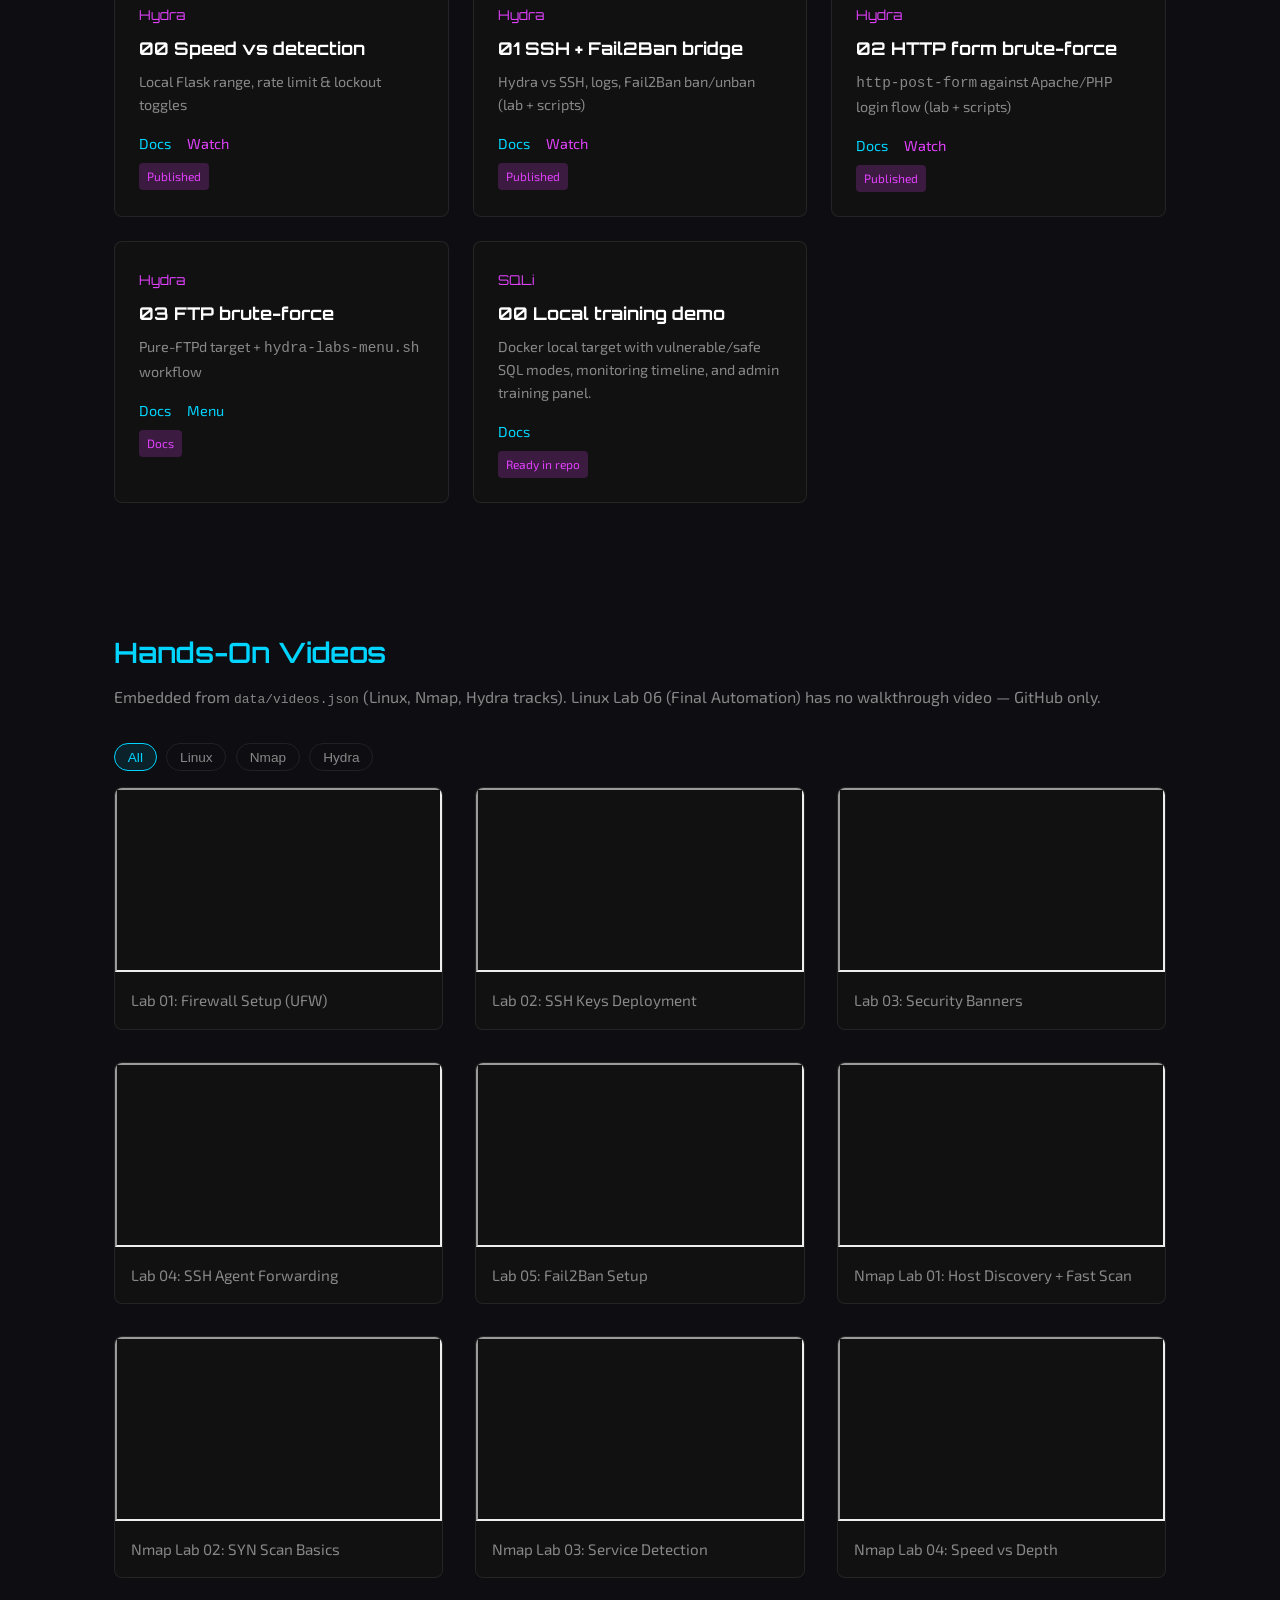
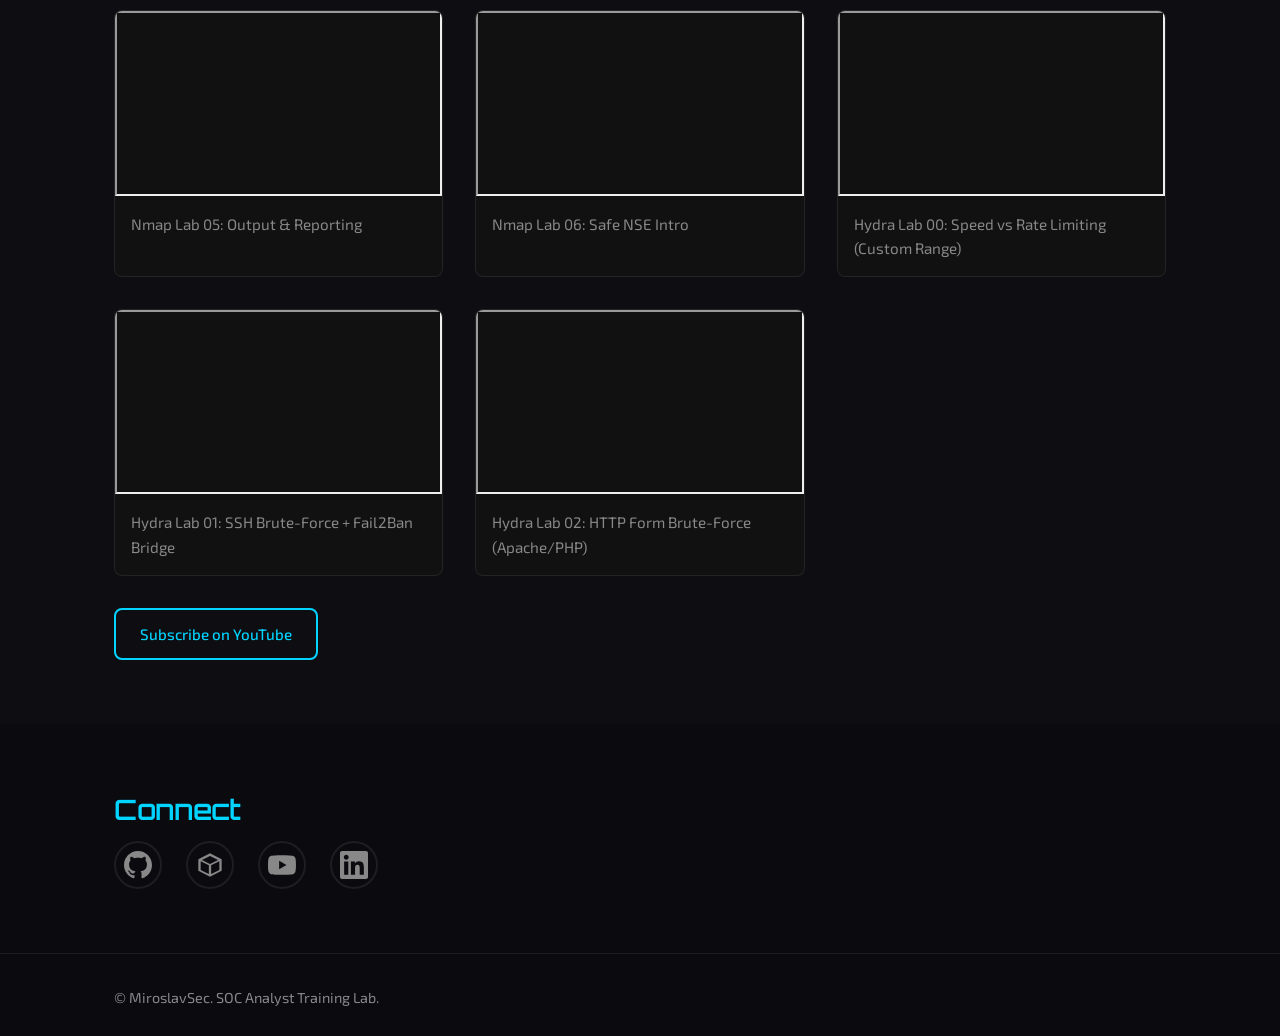
==== commit cbc31746: "Add SQL injection local training lab with monitoring and docs updates" ====
--- a/docs/index.html
+++ b/docs/index.html
@@ -145,6 +145,11 @@
                         <p>Labs 00–02 on video; Docker lab 03 + menu script in repo; further videos scheduled.</p>
                         <span class="badge">In Progress</span>
                     </article>
+                    <article class="track-card progress">
+                        <h3>SQL Injection</h3>
+                        <p>Local training demo is ready in repo (vulnerable/safe mode, monitoring board, admin dashboard). Videos planned.</p>
+                        <span class="badge">Recording Plan</span>
+                    </article>
                     <article class="track-card planned">
                         <h3>SOC Expansion</h3>
                         <p>Windows/AD, logging pipeline, SIEM mini incident cases.</p>
@@ -321,6 +326,15 @@
                             <a href="https://github.com/jokeez/SOC-Analyst-Training-Lab/tree/main/labs/offensive-red/hydra/scripts" class="link-doc" target="_blank" rel="noopener noreferrer">Menu</a>
                         </div>
                         <span class="badge">Docs</span>
+                    </article>
+                    <article class="lab-card lab-pentest">
+                        <span class="lab-number">SQLi</span>
+                        <h3>00 Local training demo</h3>
+                        <p>Docker local target with vulnerable/safe SQL modes, monitoring timeline, and admin training panel.</p>
+                        <div class="lab-links">
+                            <a href="https://github.com/jokeez/SOC-Analyst-Training-Lab/tree/main/labs/offensive-red/sql-injection/00-local-demo" class="link-doc" target="_blank" rel="noopener noreferrer">Docs</a>
+                        </div>
+                        <span class="badge">Ready in repo</span>
                     </article>
                 </div>
             </div>
--- a/docs/styles.css
+++ b/docs/styles.css
@@ -758,3 +758,4 @@
         transition: none;
     }
 }
+
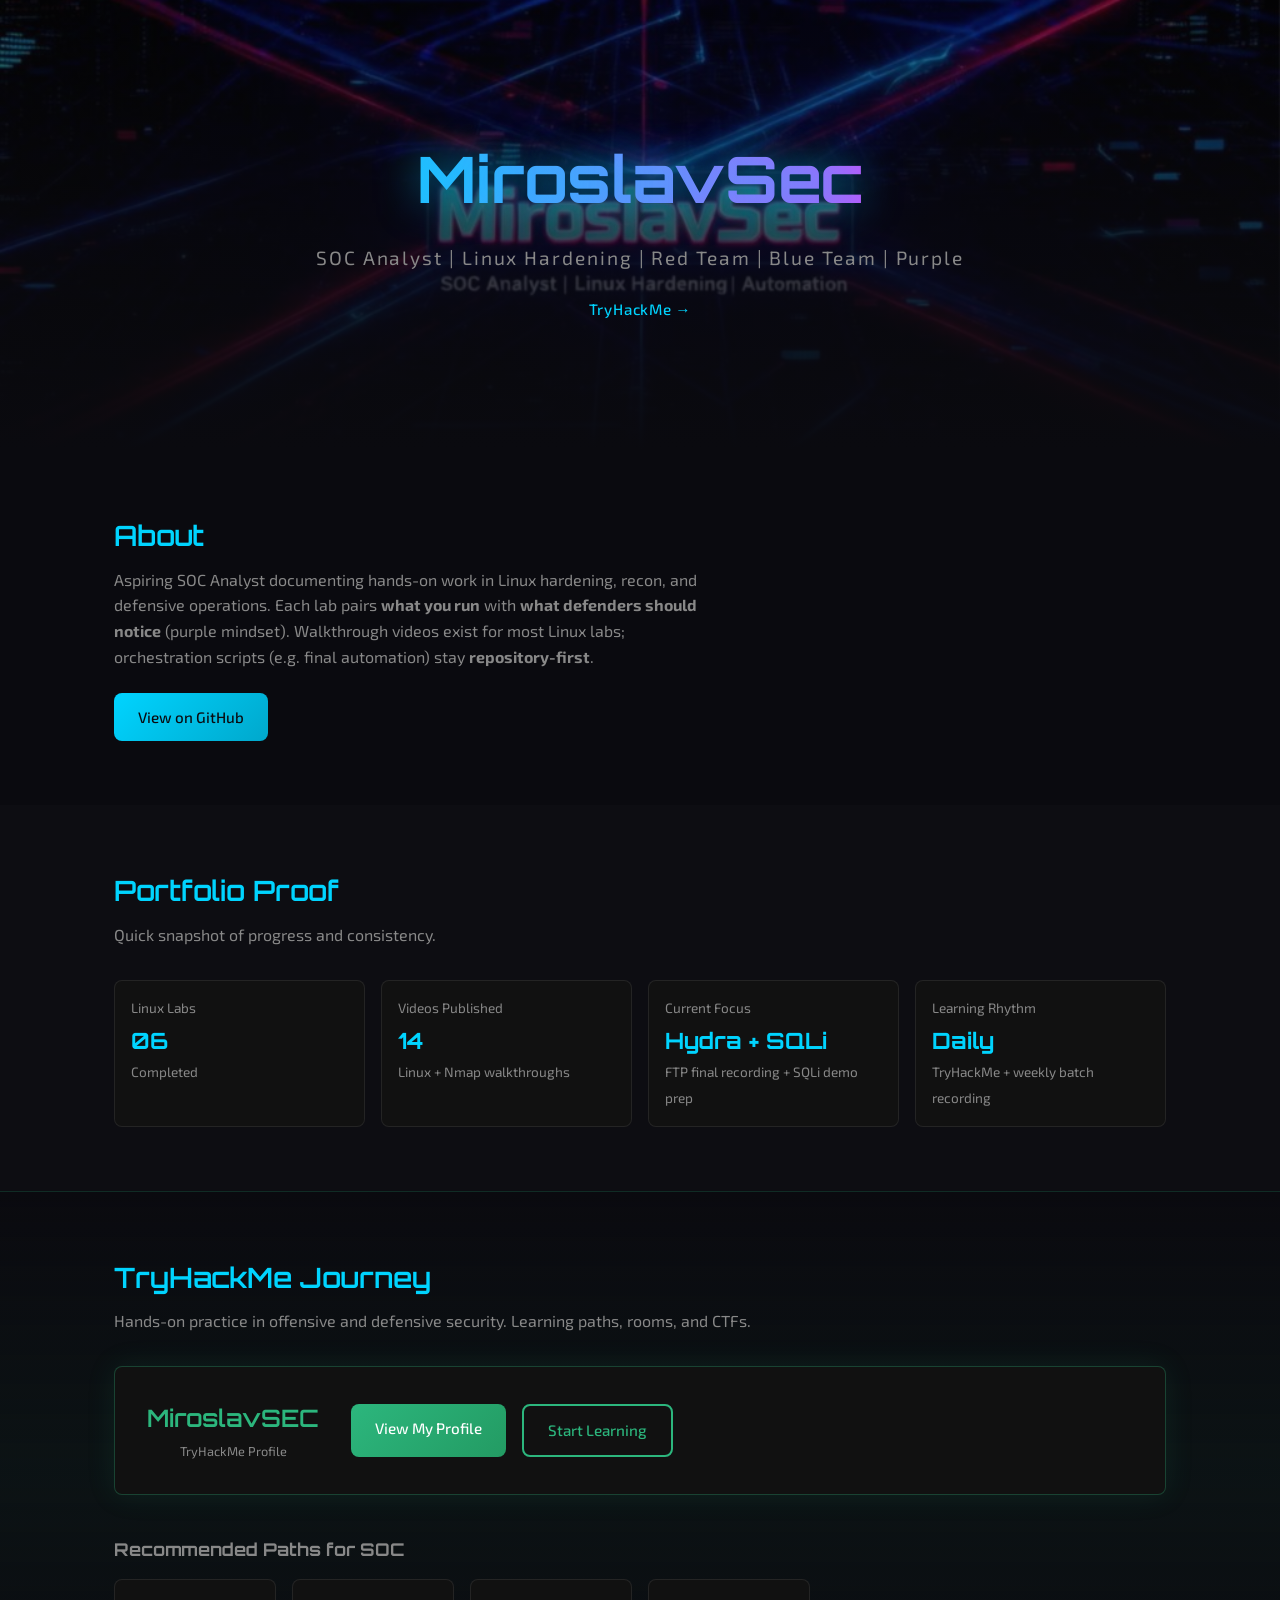
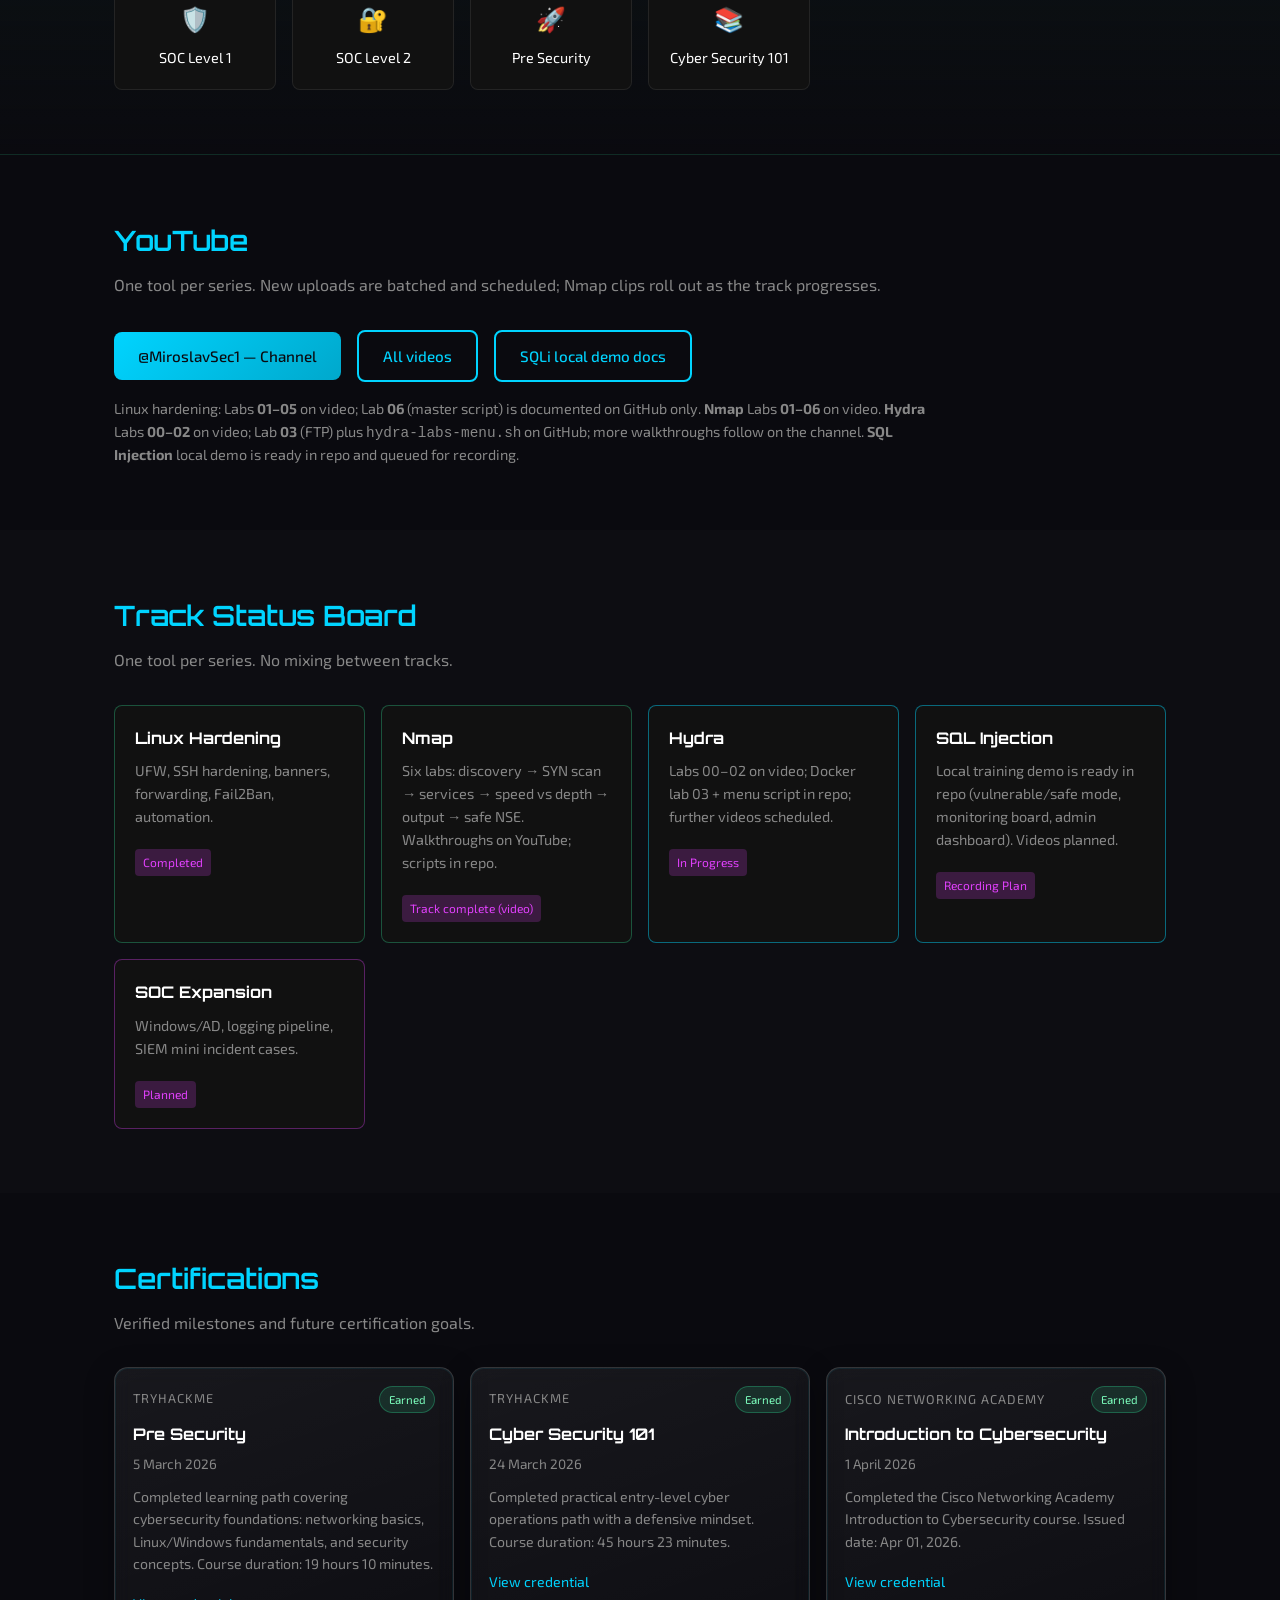
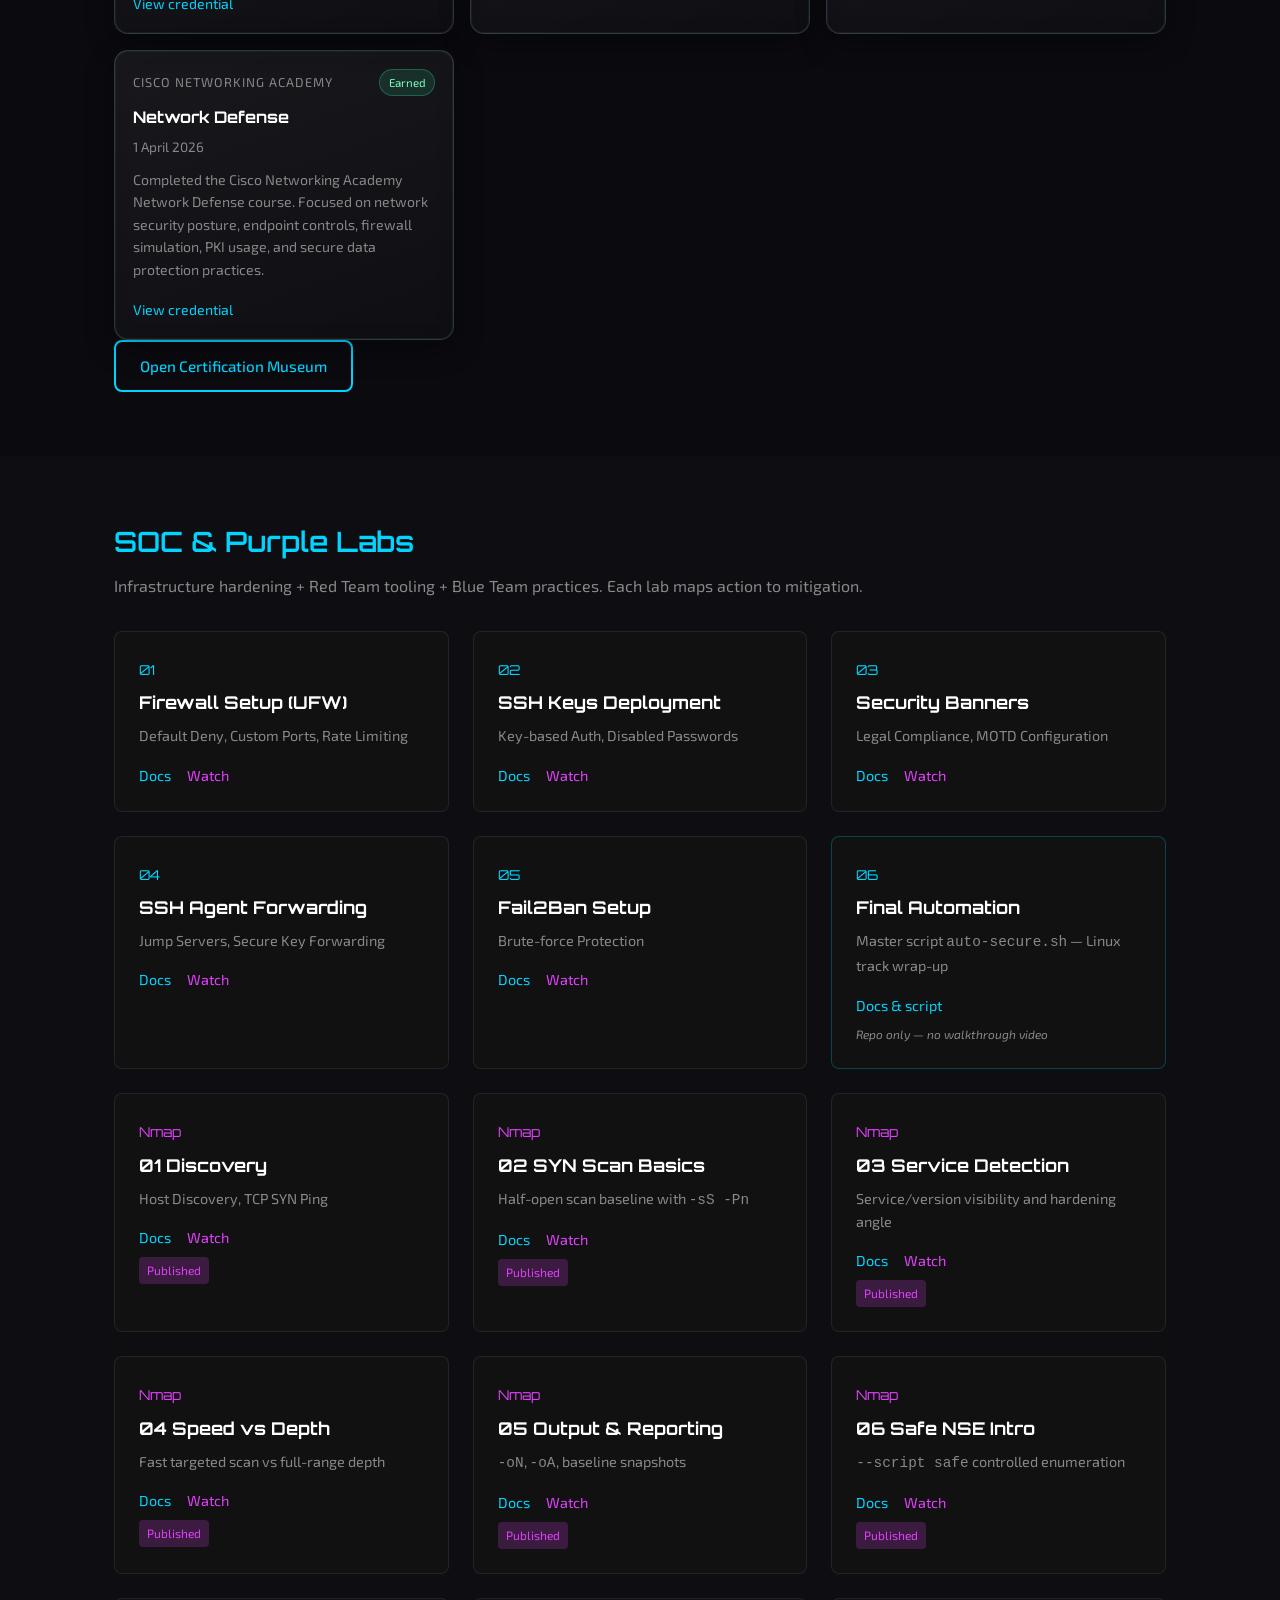
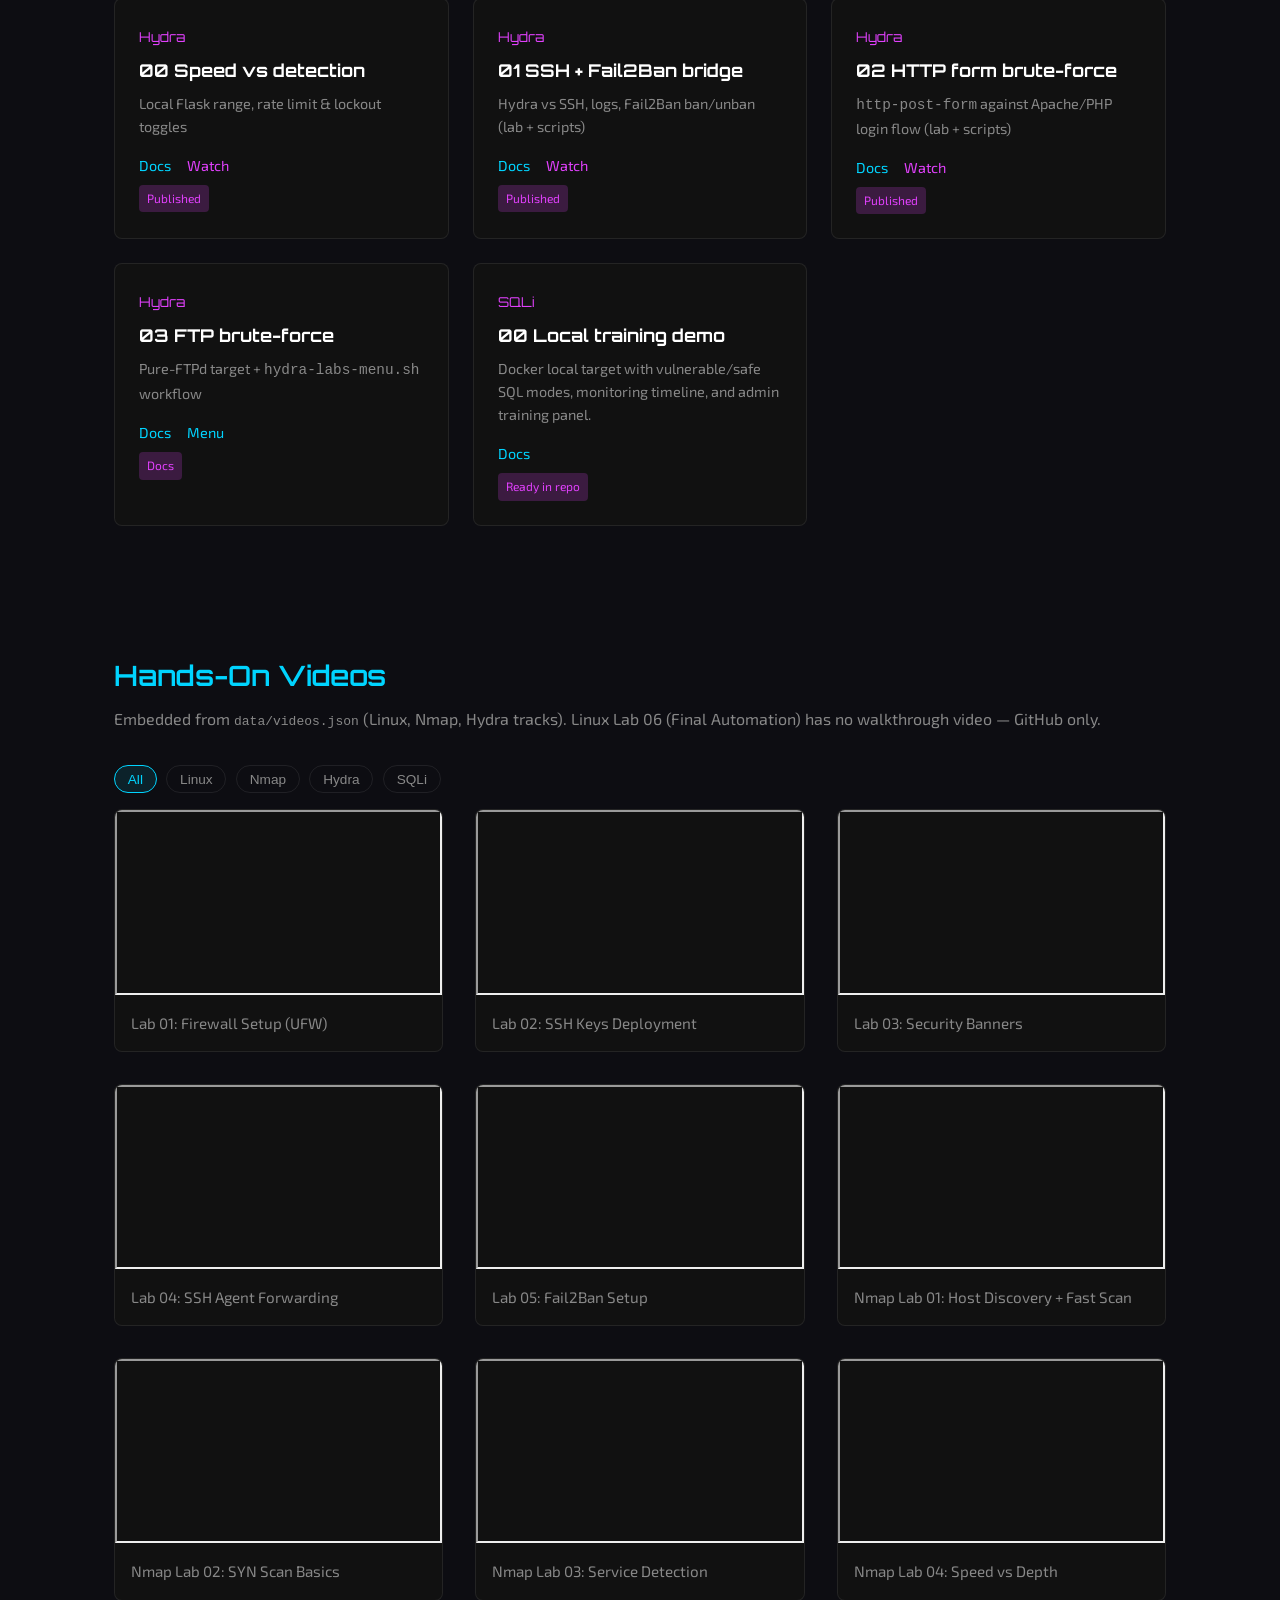
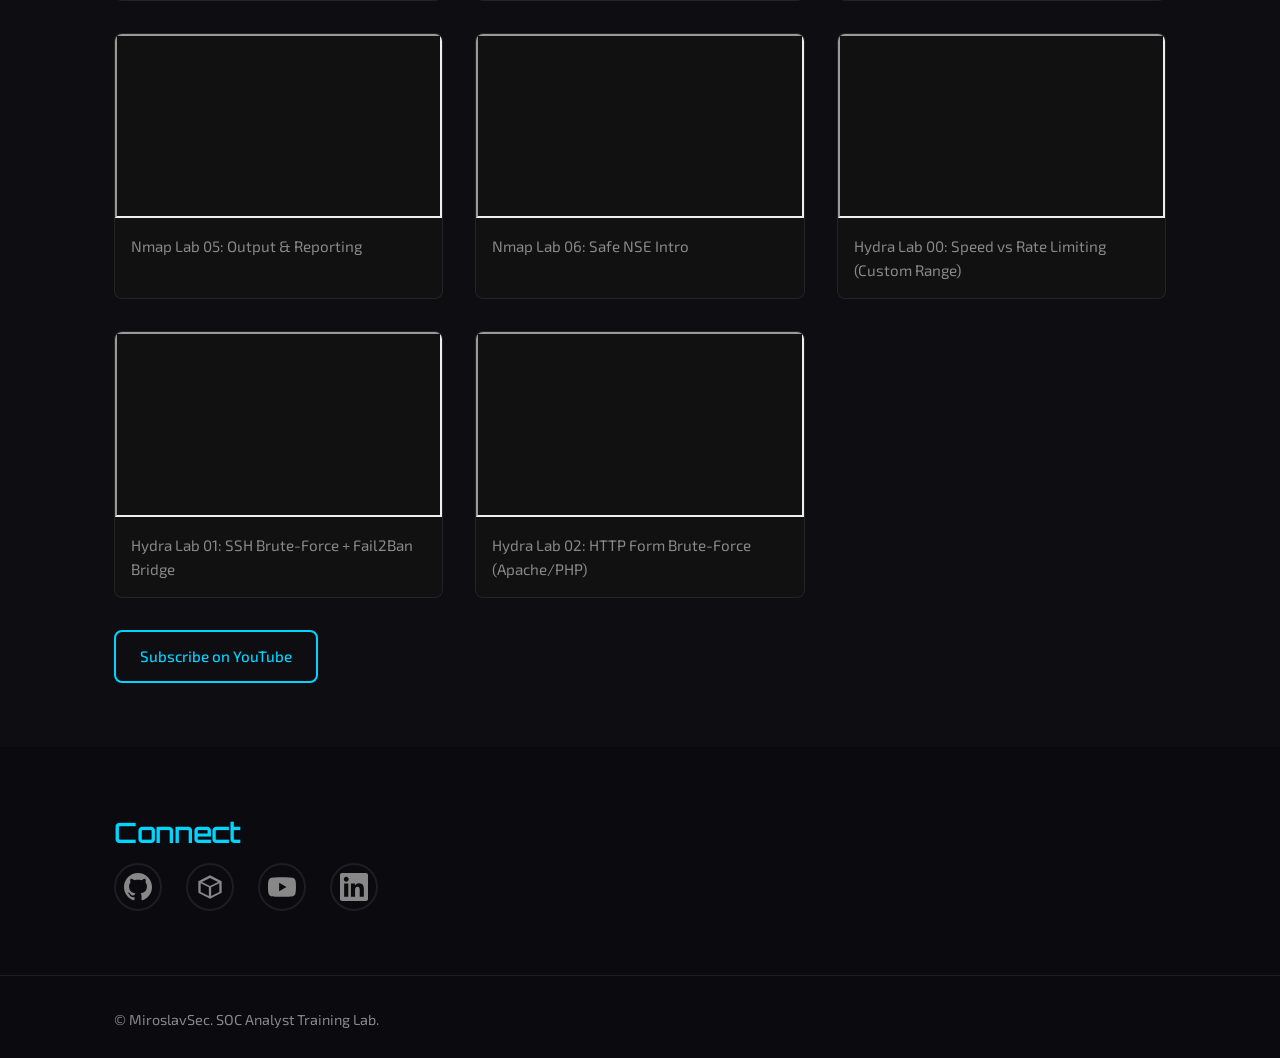
==== commit 85f06006: "Polish README and main site SQLi integration" ====
--- a/docs/index.html
+++ b/docs/index.html
@@ -54,13 +54,13 @@
                     </article>
                     <article class="proof-card">
                         <span class="proof-label">Videos Published</span>
-                        <strong class="proof-value" id="video-count">10</strong>
+                        <strong class="proof-value" id="video-count">14</strong>
                         <span class="proof-meta">Linux + Nmap walkthroughs</span>
                     </article>
                     <article class="proof-card">
                         <span class="proof-label">Current Focus</span>
-                        <strong class="proof-value">Nmap</strong>
-                        <span class="proof-meta">Discovery -> Port Scan -> NSE</span>
+                        <strong class="proof-value">Hydra + SQLi</strong>
+                        <span class="proof-meta">FTP final recording + SQLi demo prep</span>
                     </article>
                     <article class="proof-card">
                         <span class="proof-label">Learning Rhythm</span>
@@ -120,8 +120,9 @@
                 <div class="playlist-links">
                     <a href="https://www.youtube.com/@MiroslavSec1" class="btn btn-primary" target="_blank" rel="noopener noreferrer">@MiroslavSec1 — Channel</a>
                     <a href="https://www.youtube.com/@MiroslavSec1/videos" class="btn btn-secondary" target="_blank" rel="noopener noreferrer">All videos</a>
-                </div>
-                <p class="playlist-note">Linux hardening: Labs <strong>01–05</strong> on video; Lab <strong>06</strong> (master script) is documented on GitHub only. <strong>Nmap</strong> Labs <strong>01–06</strong> on video. <strong>Hydra</strong> Labs <strong>00–02</strong> on video; Lab <strong>03</strong> (FTP) plus <code>hydra-labs-menu.sh</code> on GitHub; more walkthroughs follow on the channel.</p>
+                    <a href="https://github.com/jokeez/SOC-Analyst-Training-Lab/tree/main/labs/offensive-red/sql-injection/00-local-demo" class="btn btn-secondary" target="_blank" rel="noopener noreferrer">SQLi local demo docs</a>
+                </div>
+                <p class="playlist-note">Linux hardening: Labs <strong>01–05</strong> on video; Lab <strong>06</strong> (master script) is documented on GitHub only. <strong>Nmap</strong> Labs <strong>01–06</strong> on video. <strong>Hydra</strong> Labs <strong>00–02</strong> on video; Lab <strong>03</strong> (FTP) plus <code>hydra-labs-menu.sh</code> on GitHub; more walkthroughs follow on the channel. <strong>SQL Injection</strong> local demo is ready in repo and queued for recording.</p>
             </div>
         </section>
 
@@ -349,6 +350,7 @@
                     <button class="video-filter" type="button" data-track="linux">Linux</button>
                     <button class="video-filter" type="button" data-track="nmap">Nmap</button>
                     <button class="video-filter" type="button" data-track="hydra">Hydra</button>
+                    <button class="video-filter" type="button" data-track="sqli">SQLi</button>
                 </div>
                 <div class="video-grid" id="video-grid"></div>
                 <a href="https://www.youtube.com/@MiroslavSec1" class="btn btn-secondary" target="_blank" rel="noopener noreferrer">Subscribe on YouTube</a>
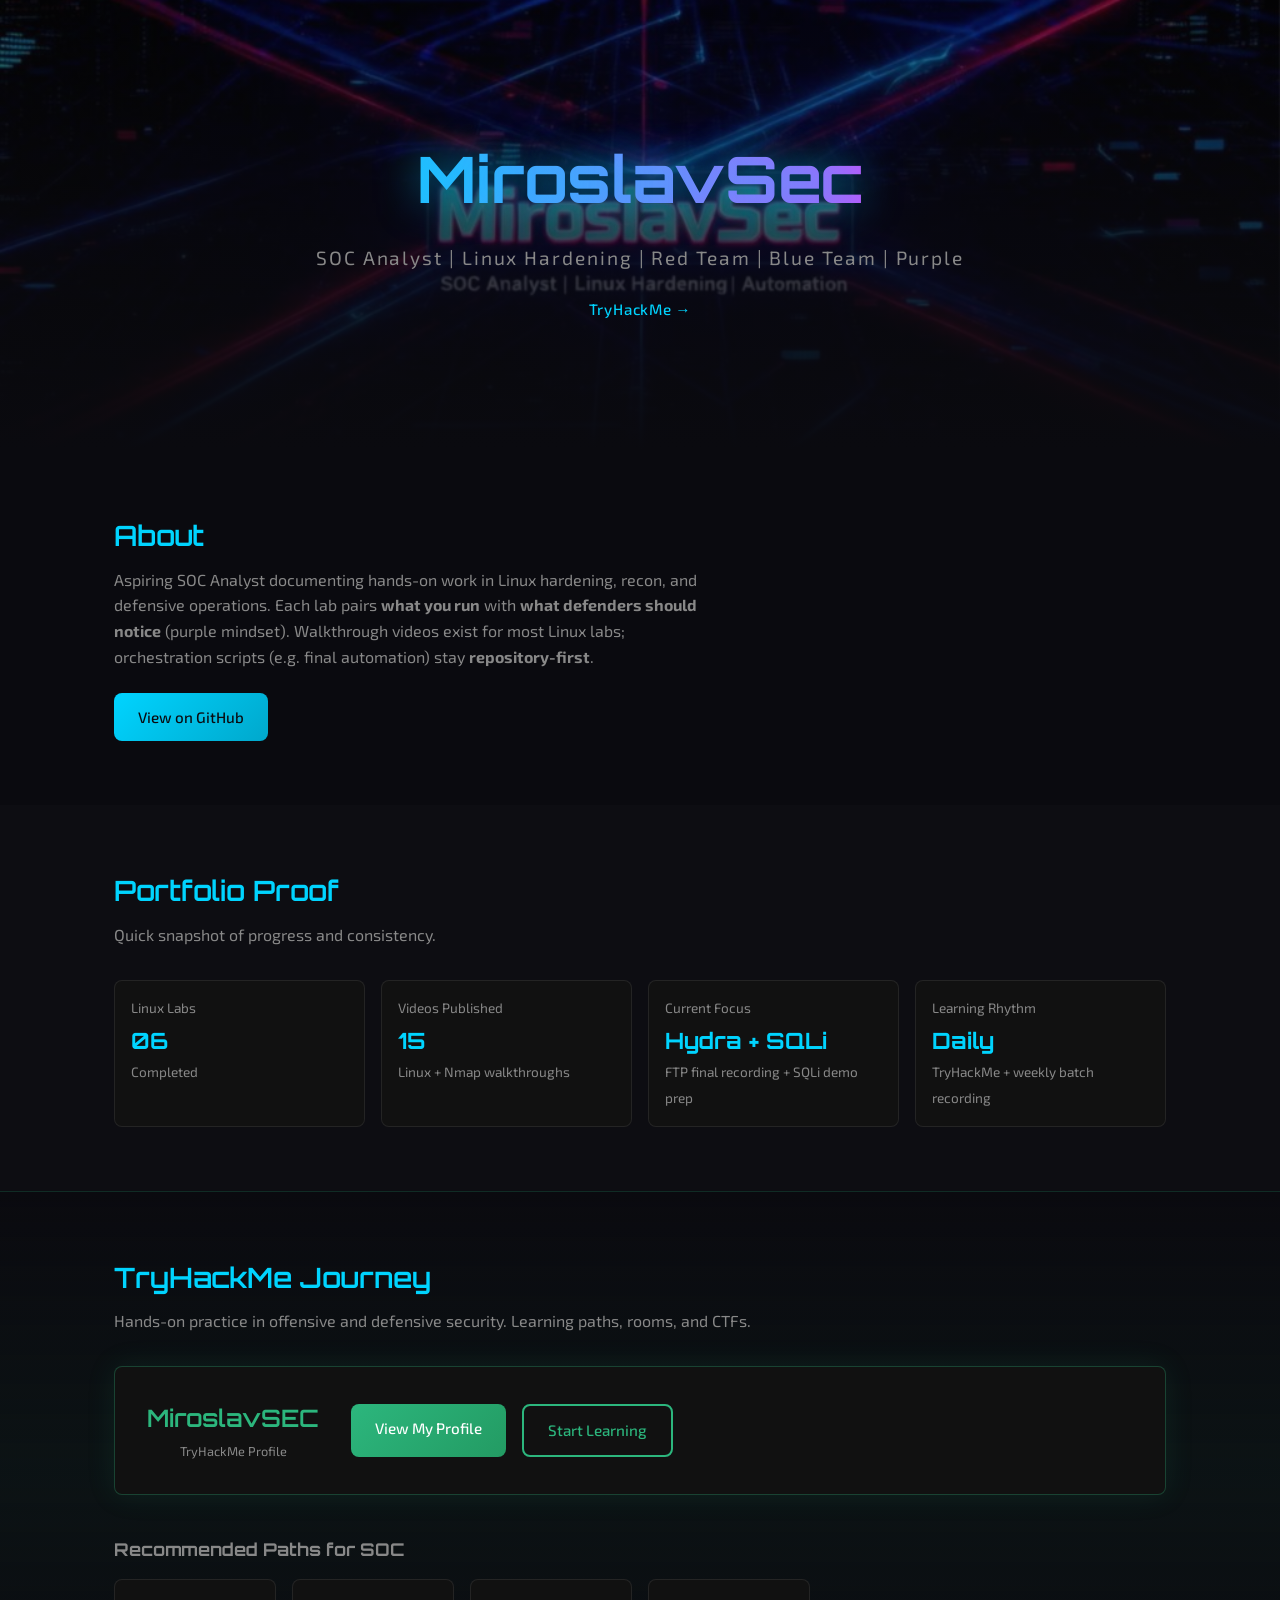
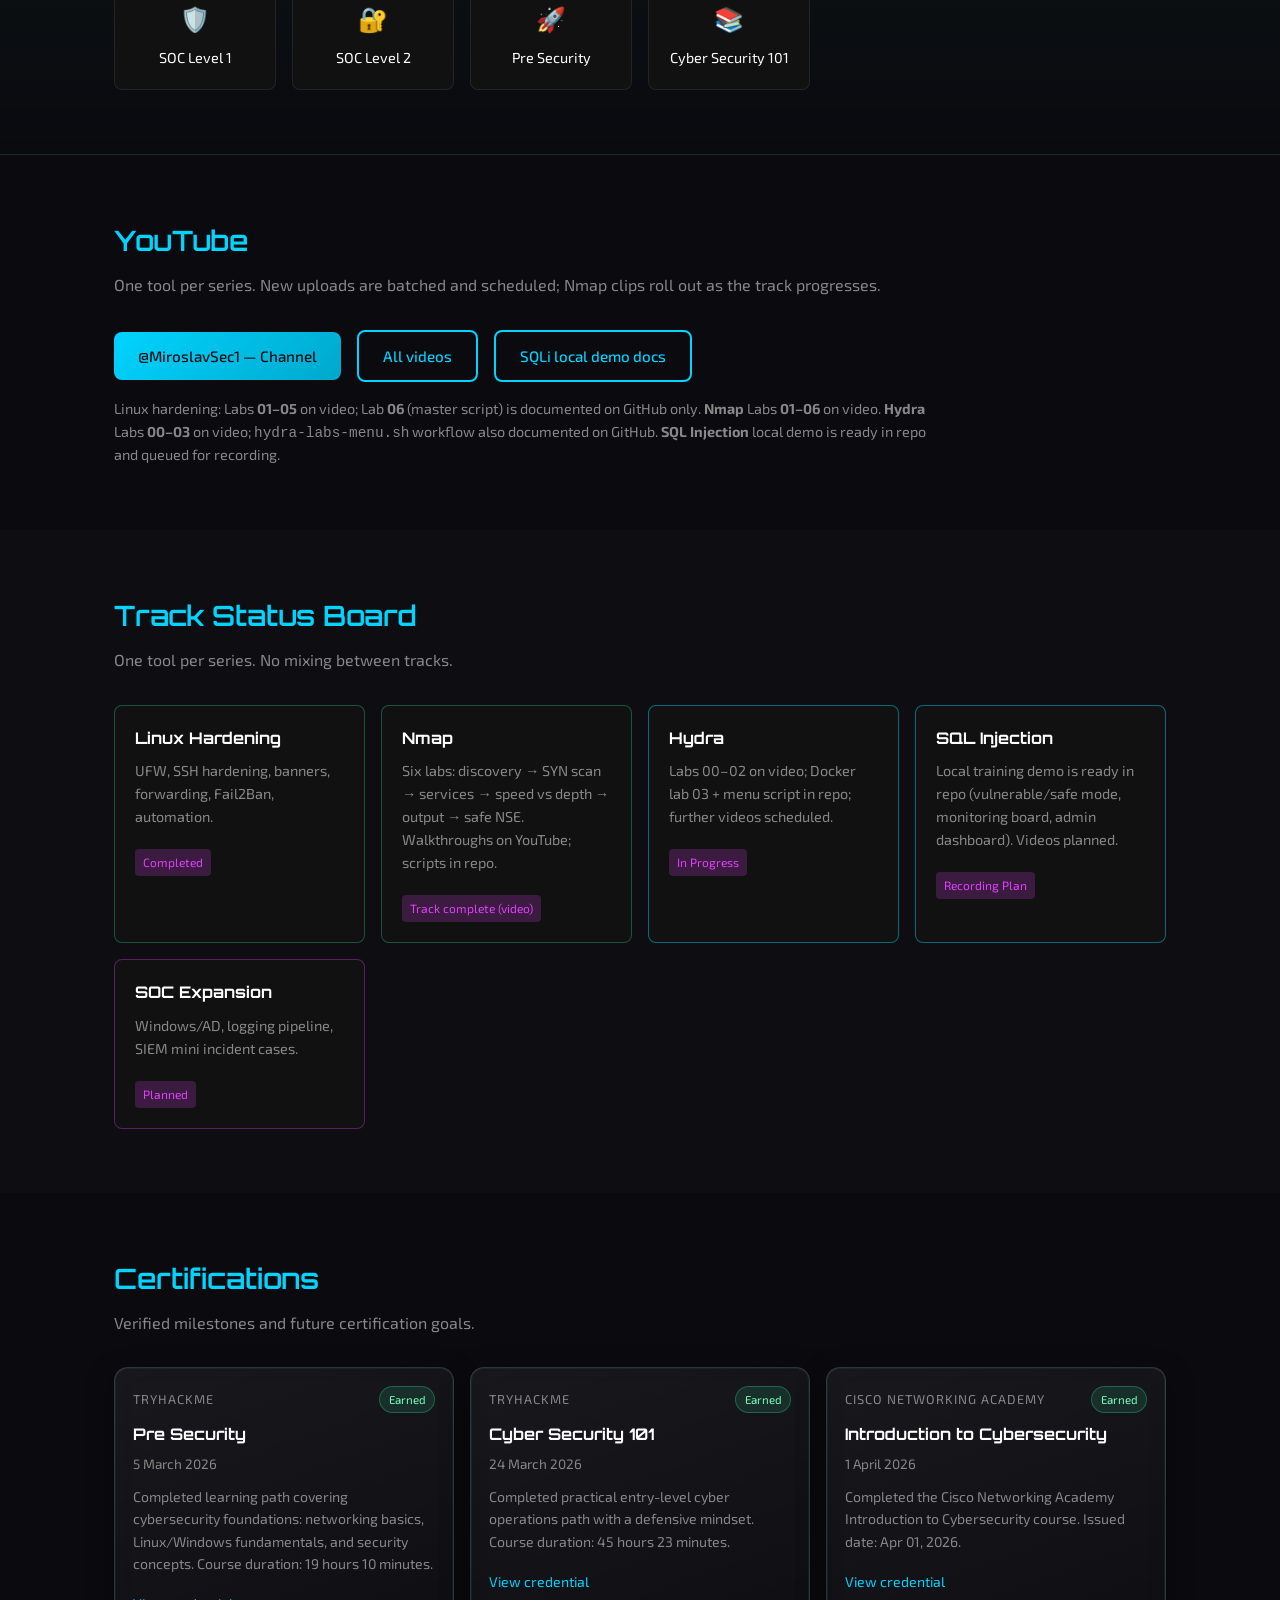
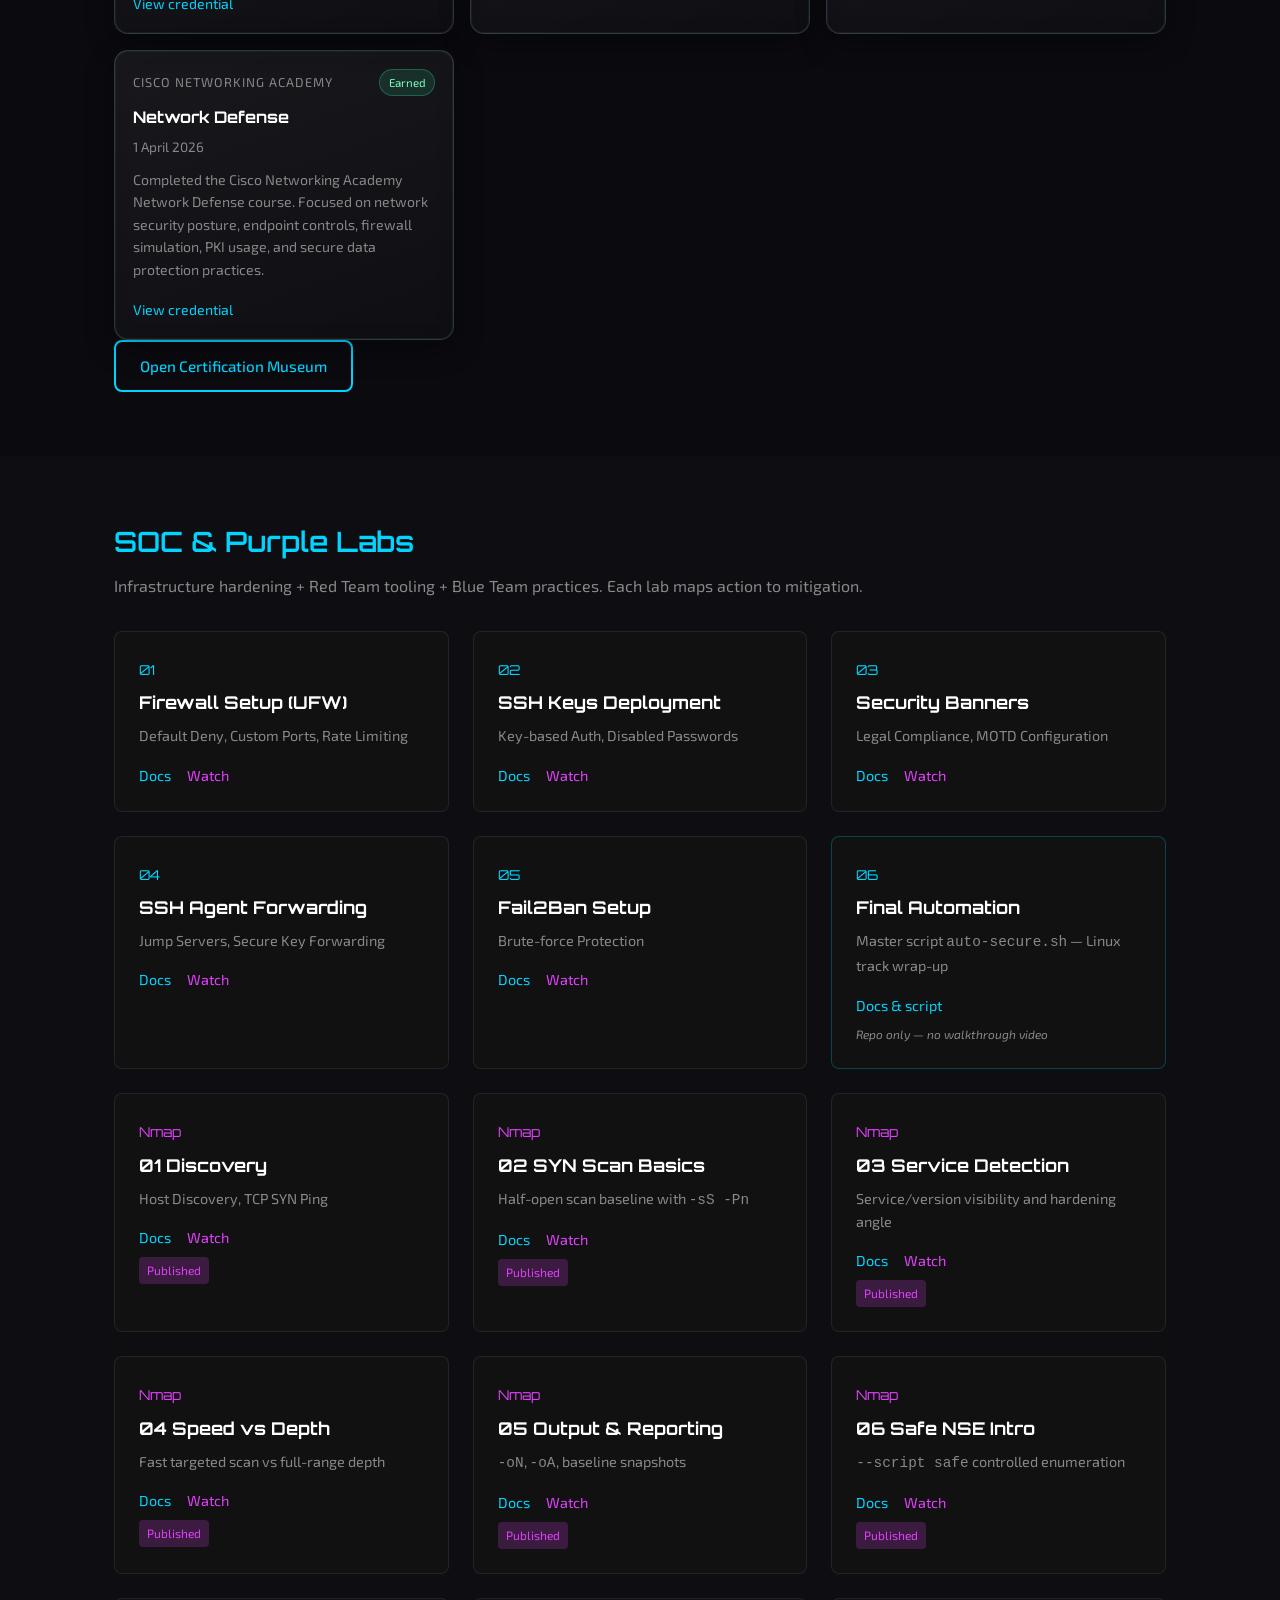
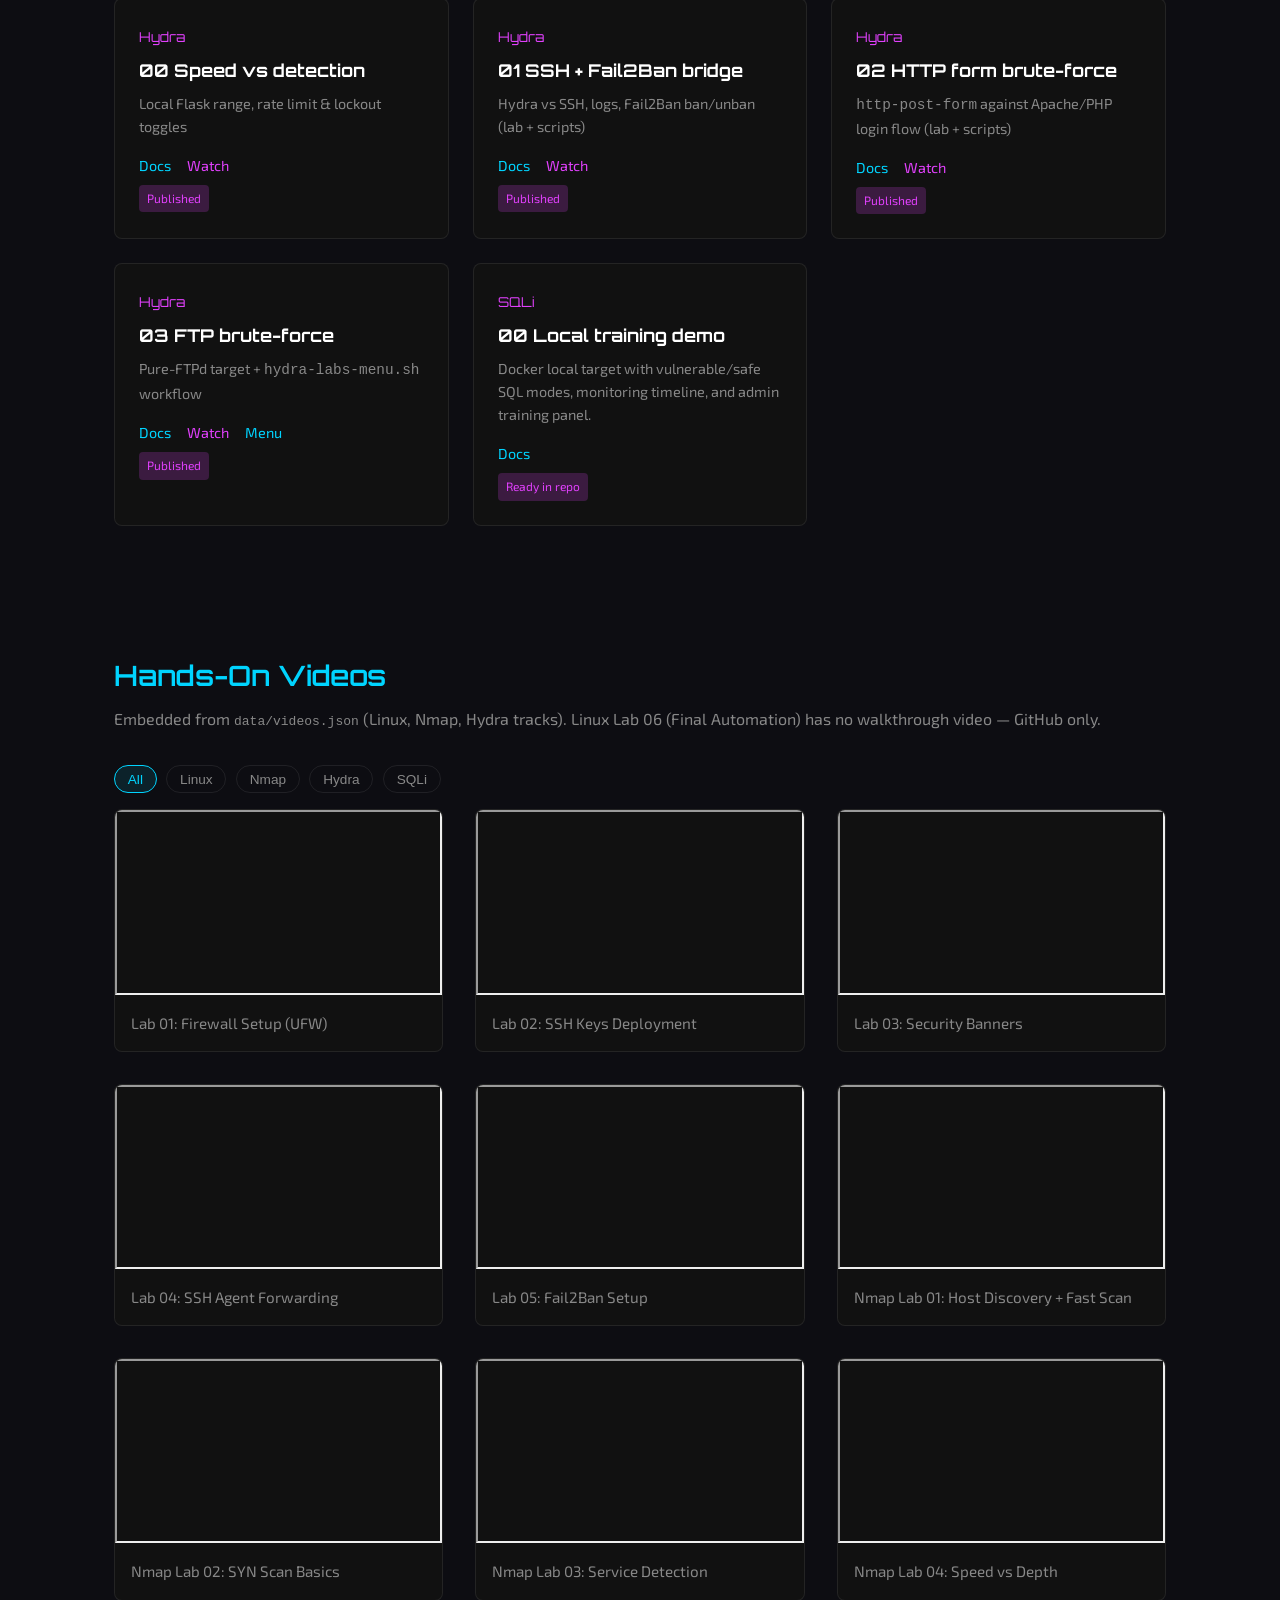
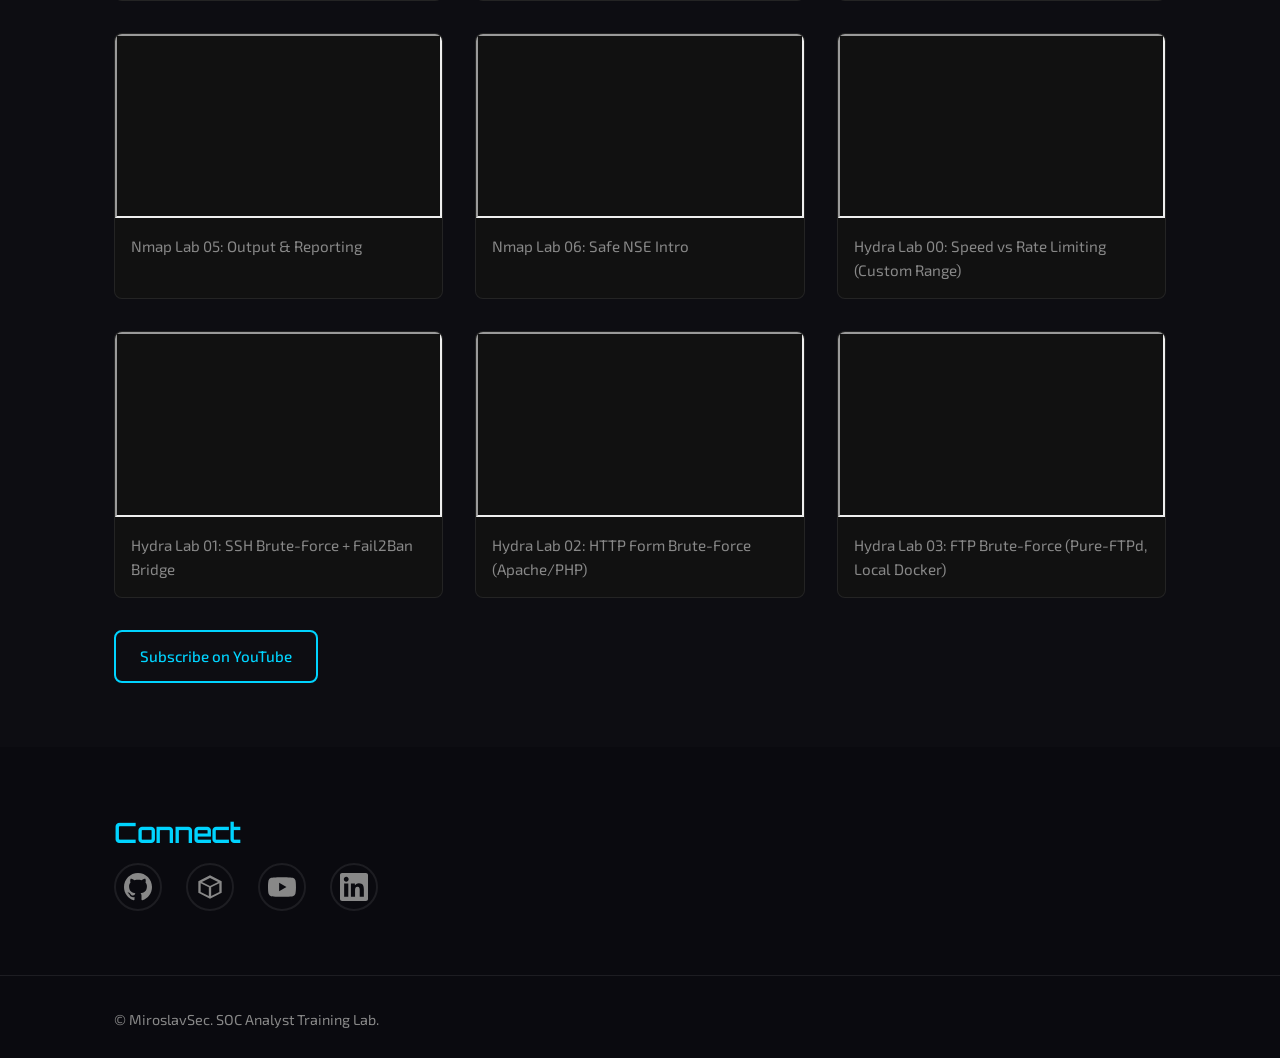
==== commit e6090220: "Publish Hydra Lab 03 video link across docs and site" ====
--- a/docs/index.html
+++ b/docs/index.html
@@ -122,7 +122,7 @@
                     <a href="https://www.youtube.com/@MiroslavSec1/videos" class="btn btn-secondary" target="_blank" rel="noopener noreferrer">All videos</a>
                     <a href="https://github.com/jokeez/SOC-Analyst-Training-Lab/tree/main/labs/offensive-red/sql-injection/00-local-demo" class="btn btn-secondary" target="_blank" rel="noopener noreferrer">SQLi local demo docs</a>
                 </div>
-                <p class="playlist-note">Linux hardening: Labs <strong>01–05</strong> on video; Lab <strong>06</strong> (master script) is documented on GitHub only. <strong>Nmap</strong> Labs <strong>01–06</strong> on video. <strong>Hydra</strong> Labs <strong>00–02</strong> on video; Lab <strong>03</strong> (FTP) plus <code>hydra-labs-menu.sh</code> on GitHub; more walkthroughs follow on the channel. <strong>SQL Injection</strong> local demo is ready in repo and queued for recording.</p>
+                <p class="playlist-note">Linux hardening: Labs <strong>01–05</strong> on video; Lab <strong>06</strong> (master script) is documented on GitHub only. <strong>Nmap</strong> Labs <strong>01–06</strong> on video. <strong>Hydra</strong> Labs <strong>00–03</strong> on video; <code>hydra-labs-menu.sh</code> workflow also documented on GitHub. <strong>SQL Injection</strong> local demo is ready in repo and queued for recording.</p>
             </div>
         </section>
 
@@ -324,9 +324,10 @@
                         <p>Pure-FTPd target + <code>hydra-labs-menu.sh</code> workflow</p>
                         <div class="lab-links">
                             <a href="https://github.com/jokeez/SOC-Analyst-Training-Lab/tree/main/labs/offensive-red/hydra/03-ftp" class="link-doc" target="_blank" rel="noopener noreferrer">Docs</a>
+                            <a href="https://youtu.be/UAhLfay0G-w" target="_blank" rel="noopener noreferrer" class="link-video">Watch</a>
                             <a href="https://github.com/jokeez/SOC-Analyst-Training-Lab/tree/main/labs/offensive-red/hydra/scripts" class="link-doc" target="_blank" rel="noopener noreferrer">Menu</a>
                         </div>
-                        <span class="badge">Docs</span>
+                        <span class="badge">Published</span>
                     </article>
                     <article class="lab-card lab-pentest">
                         <span class="lab-number">SQLi</span>
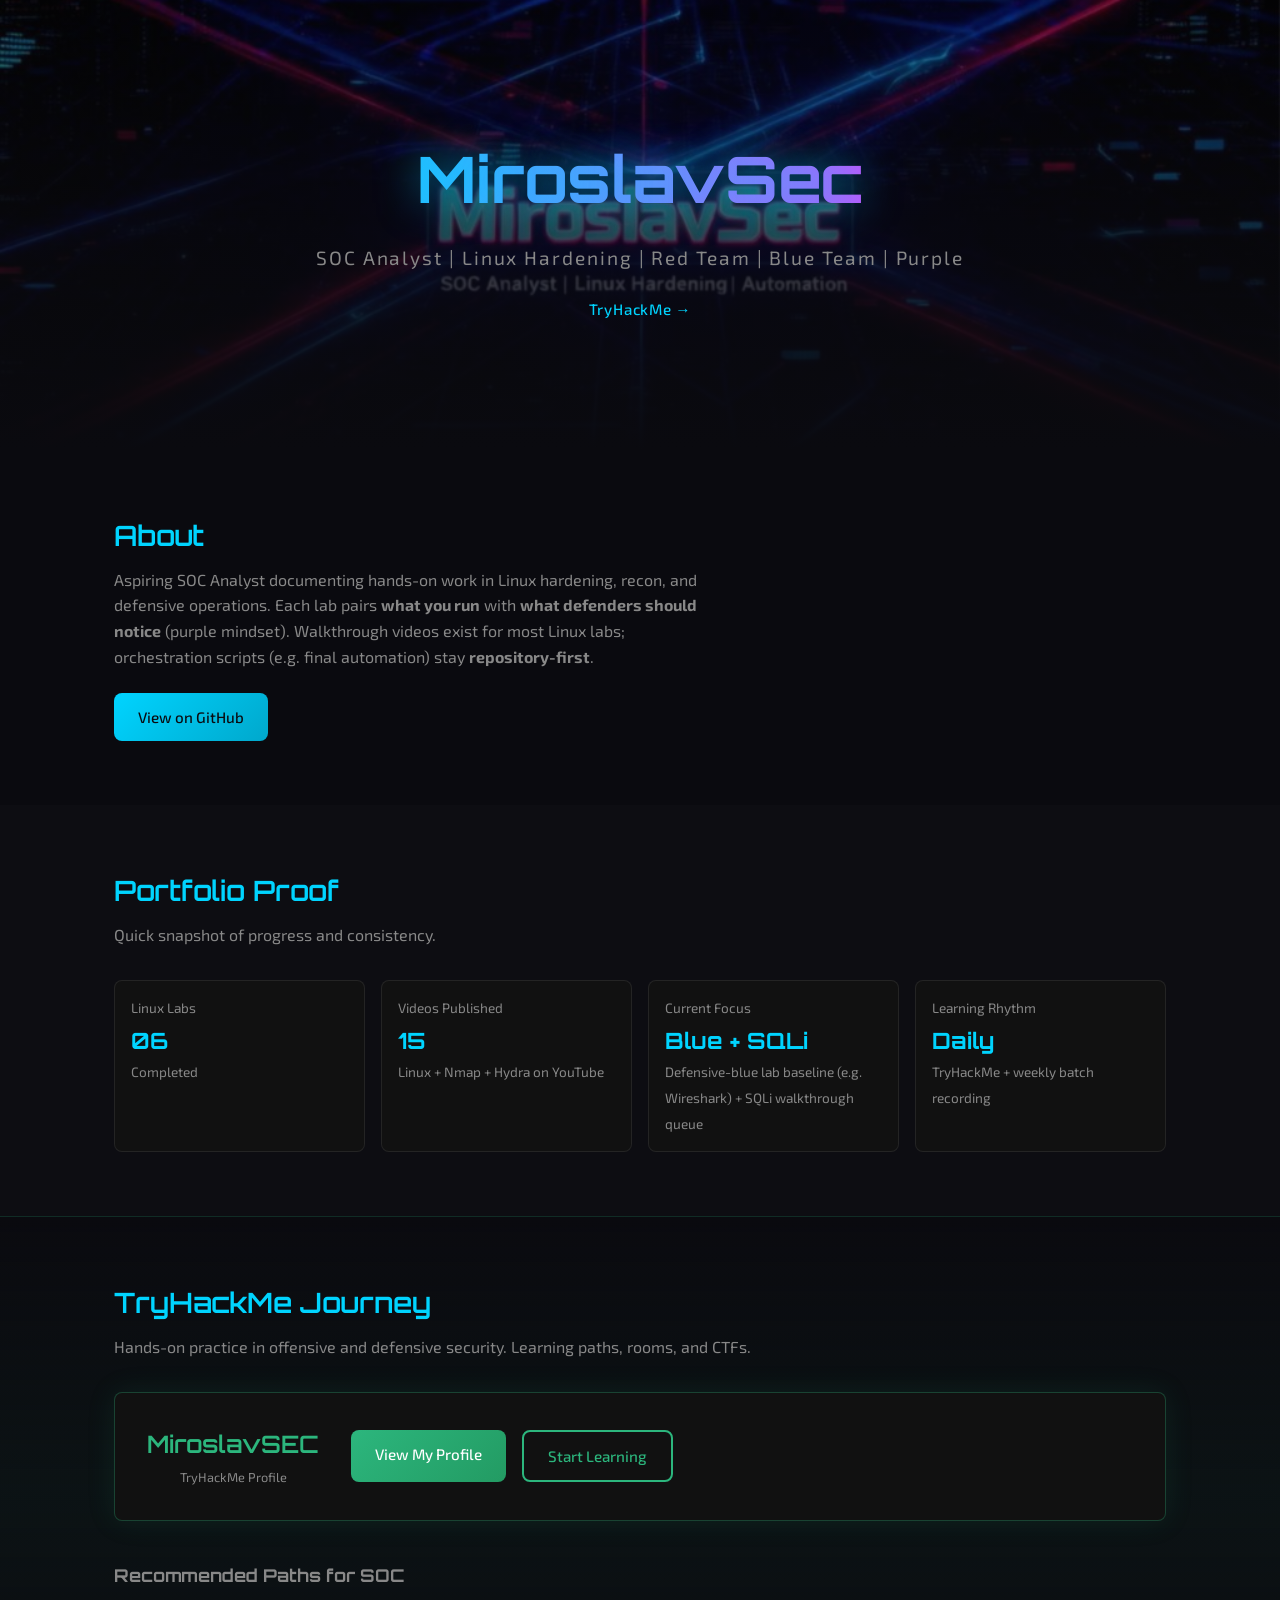
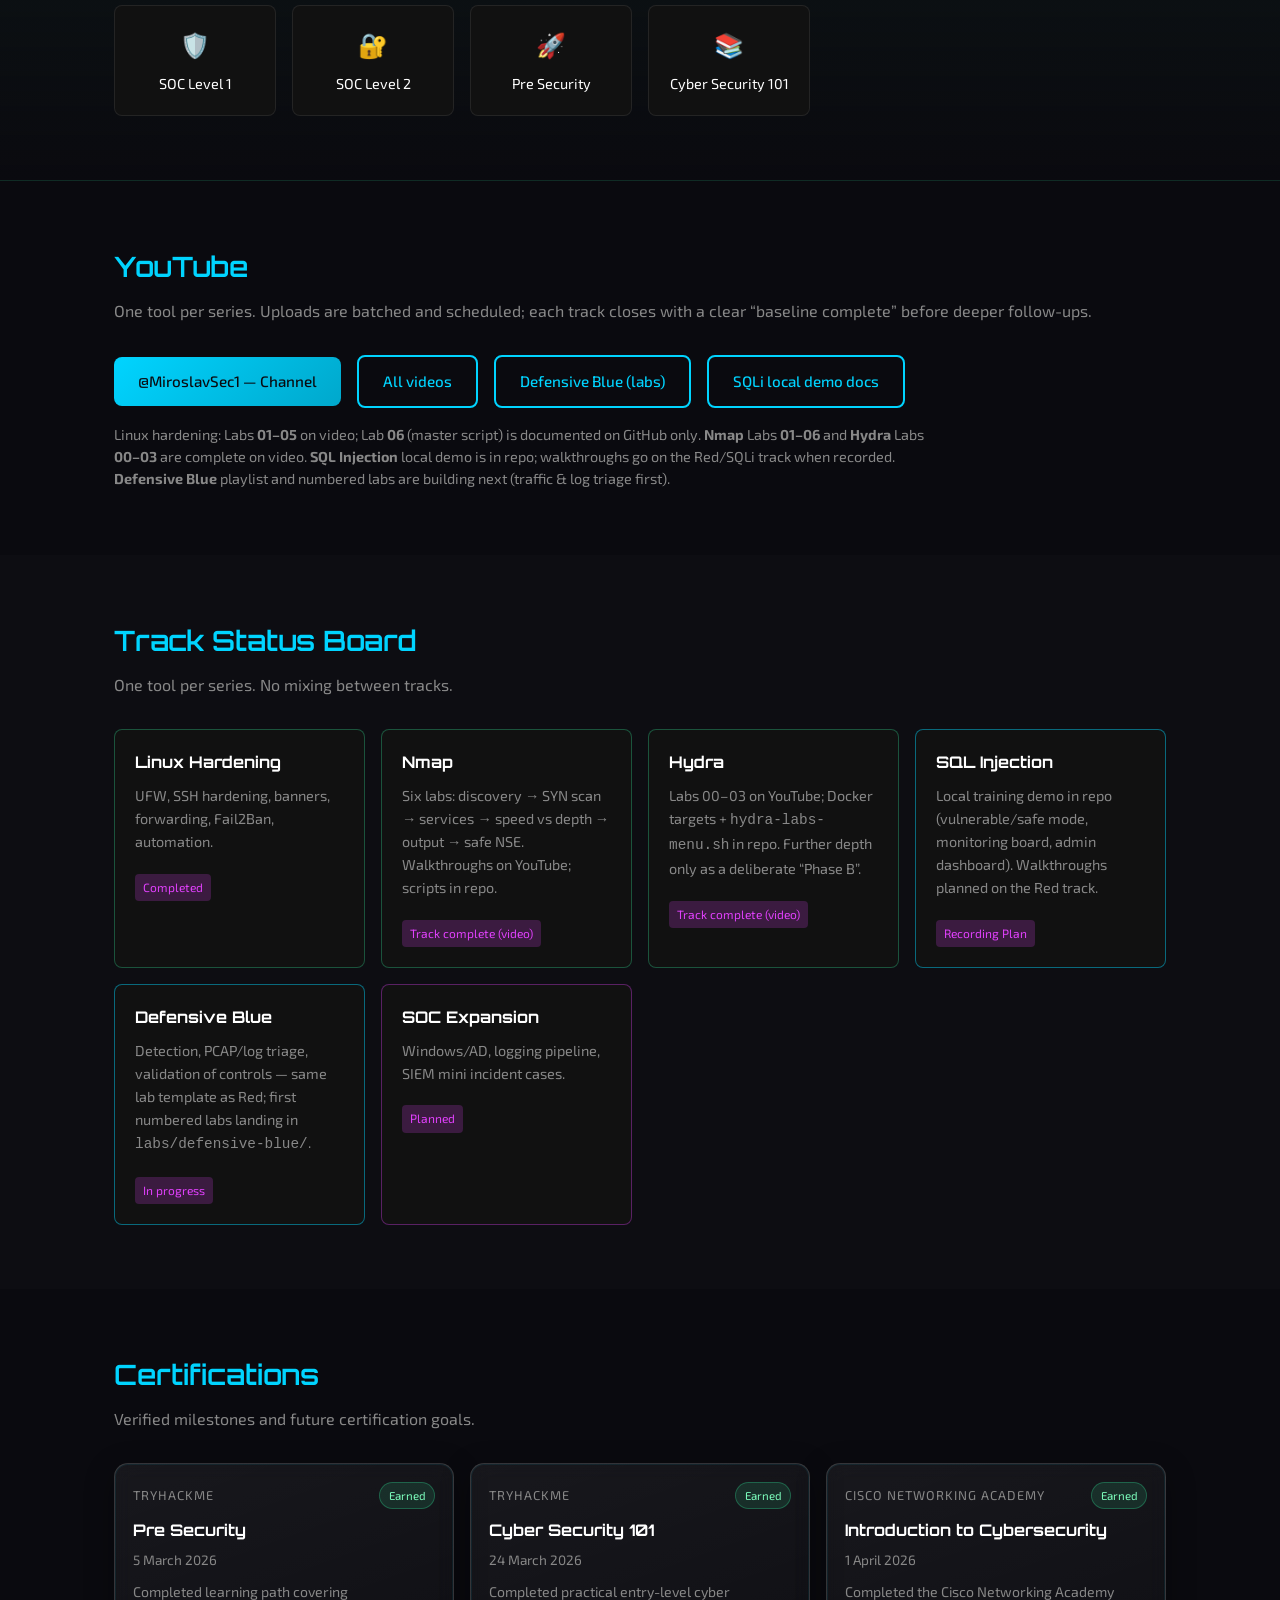
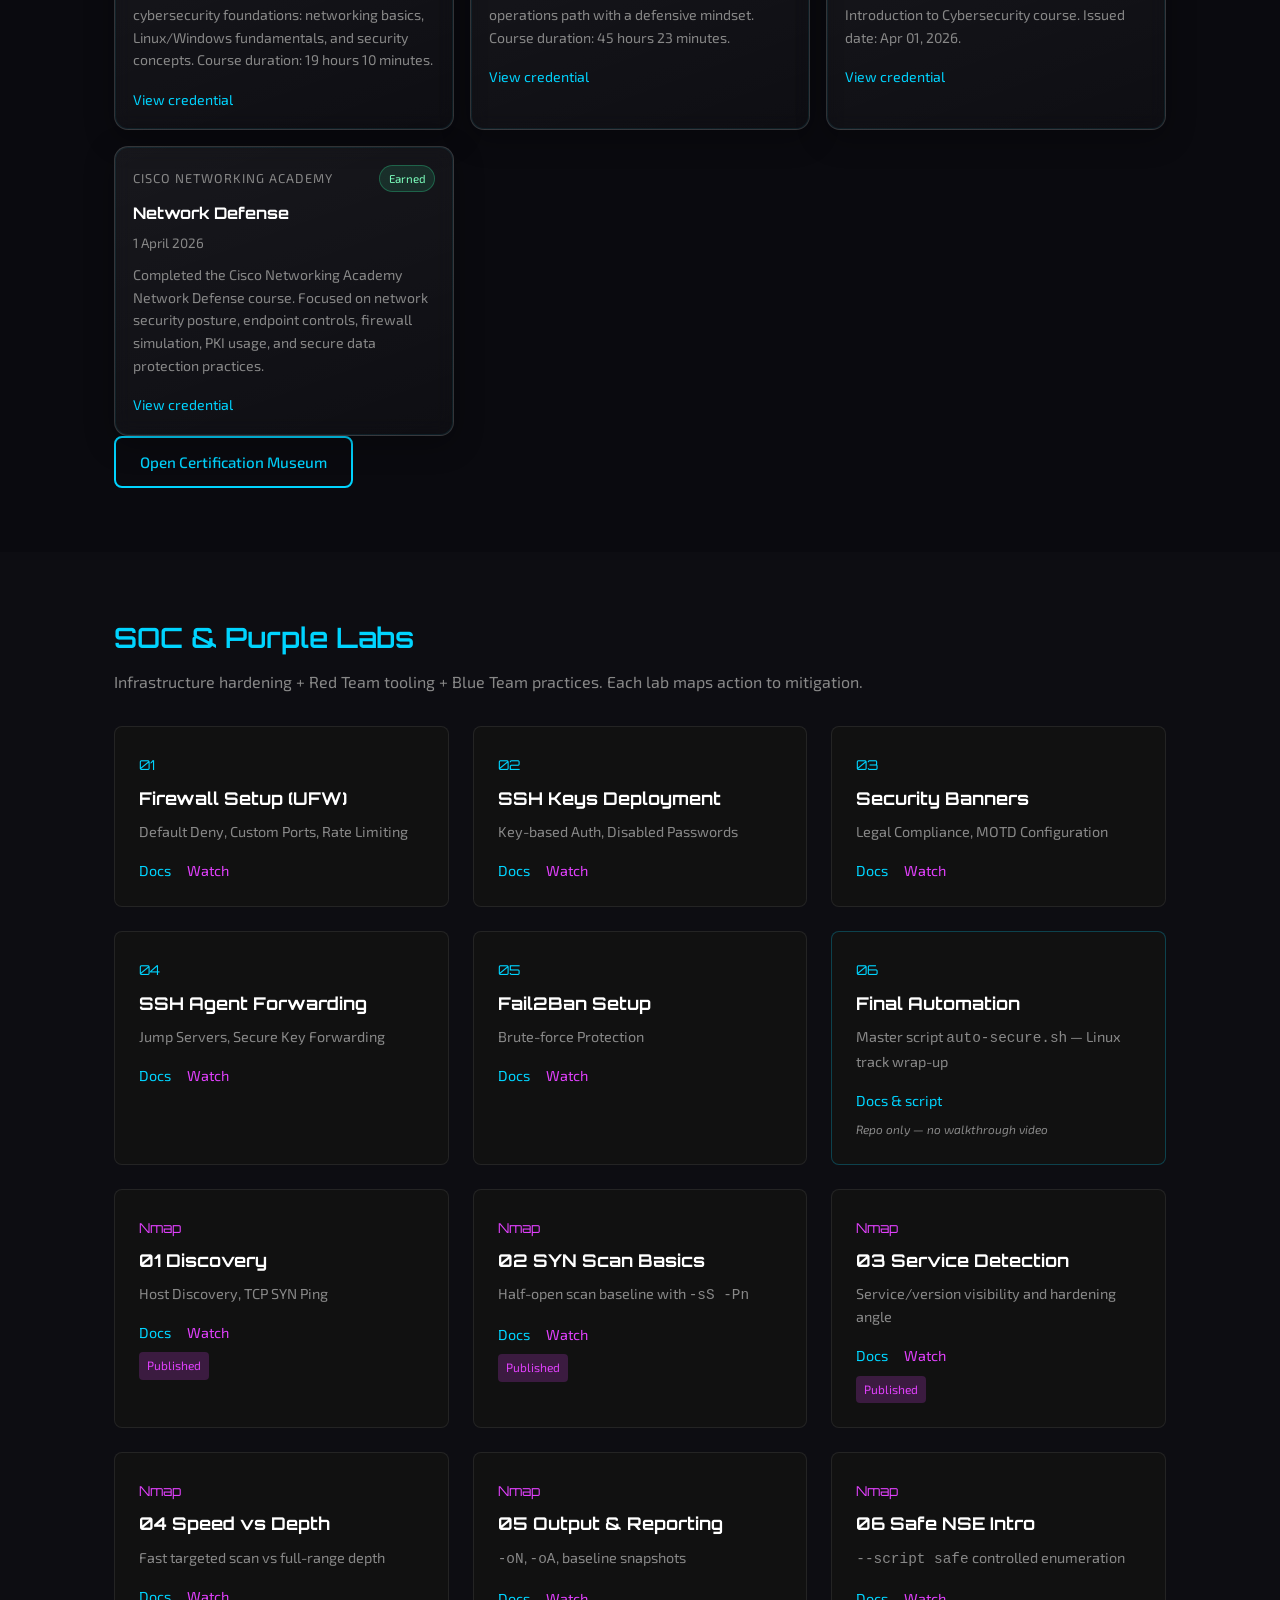
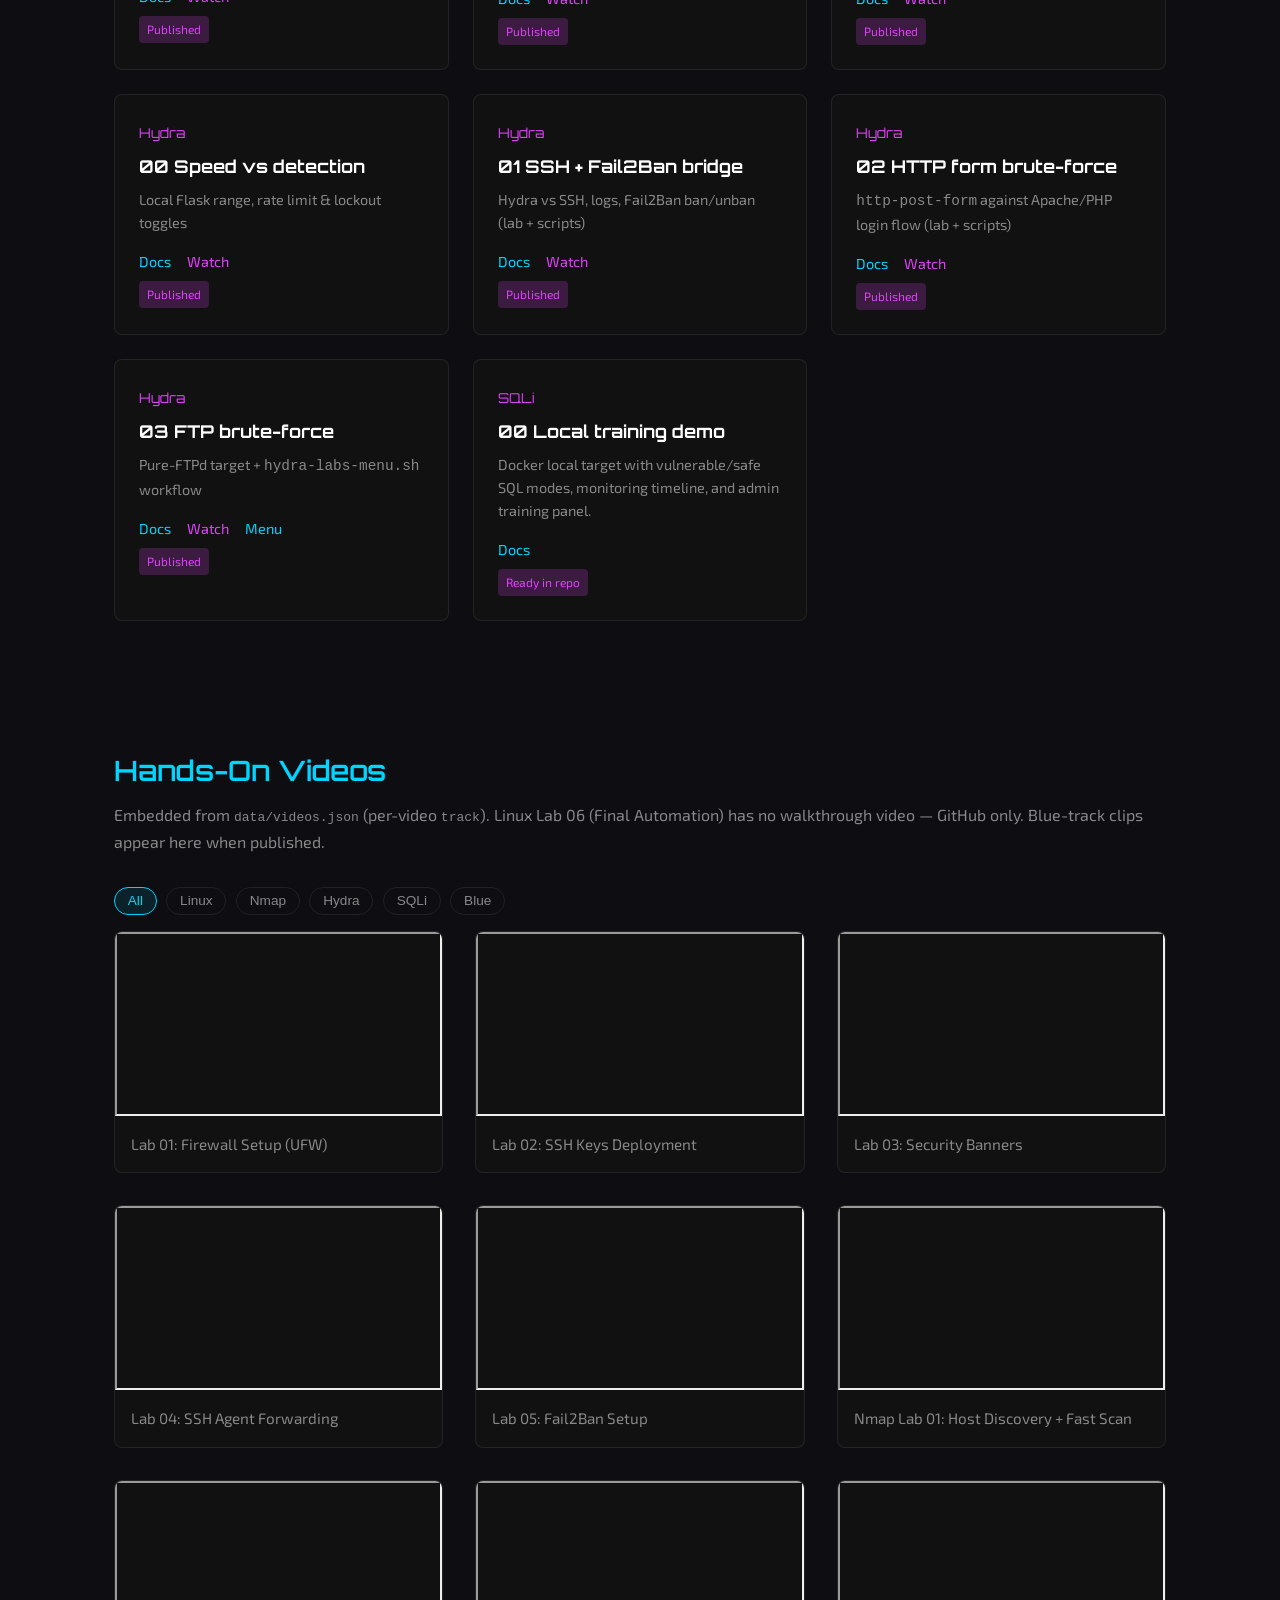
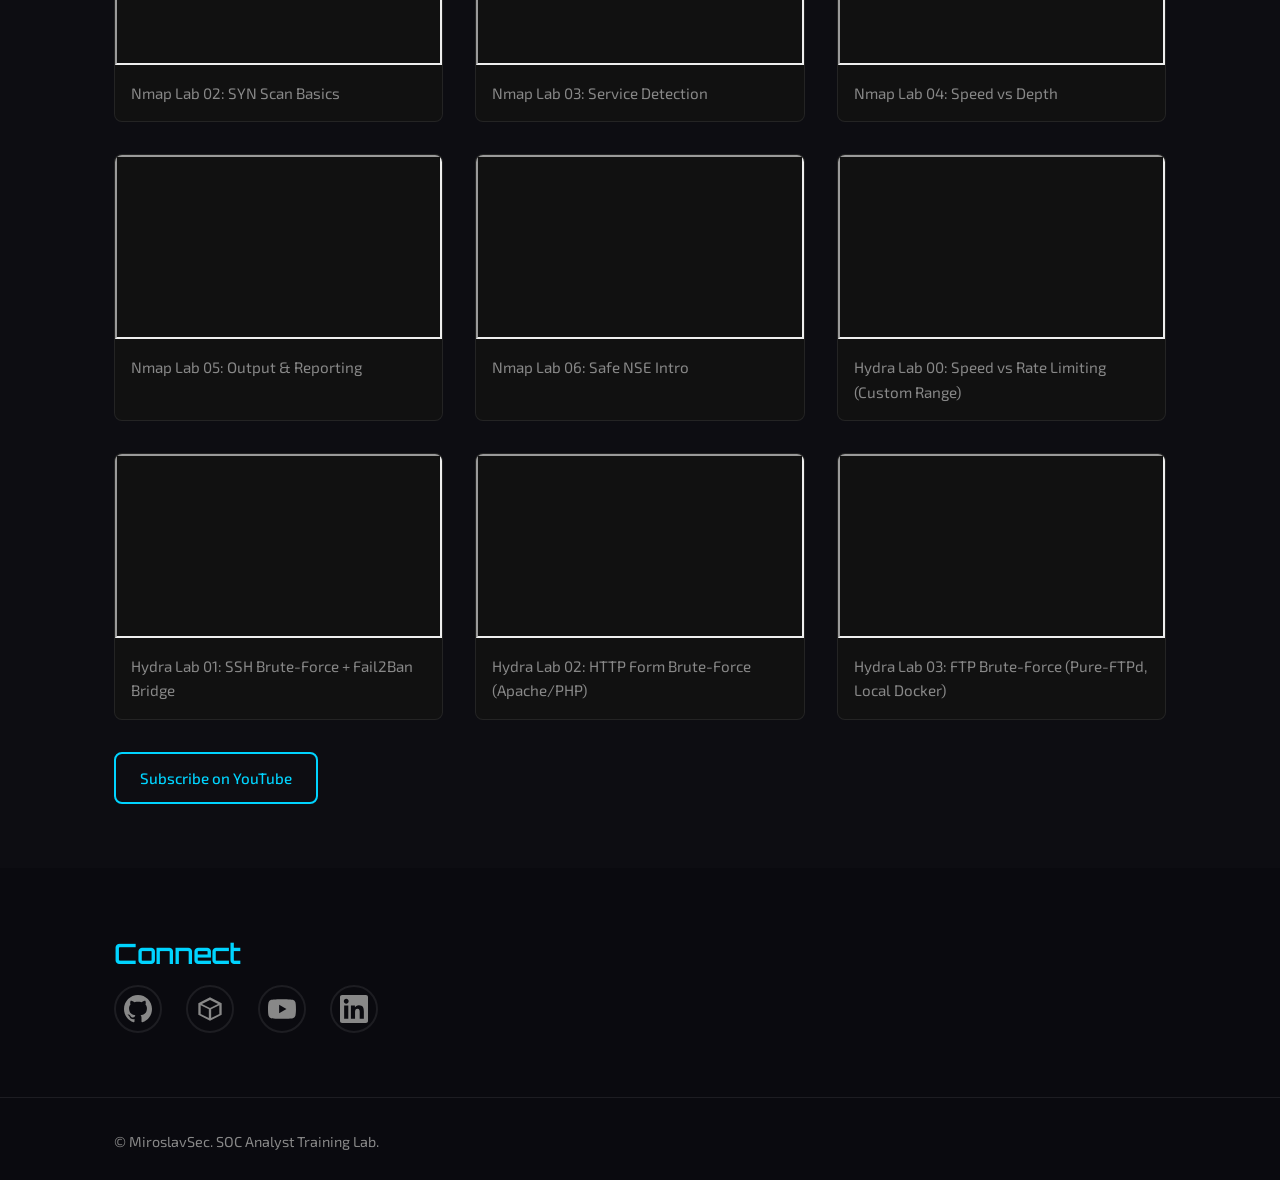
==== commit cc29c2c3: "chore: repo hygiene, accurate roadmap, site sync for Blue track - Expand .gitignore (Python, IDE, OS" ====
--- a/docs/index.html
+++ b/docs/index.html
@@ -3,11 +3,11 @@
 <head>
     <meta charset="UTF-8">
     <meta name="viewport" content="width=device-width, initial-scale=1.0">
-    <meta name="description" content="MiroslavSec — SOC / Blue Team portfolio: Linux hardening, Nmap, TryHackMe, hands-on labs with defensive takeaways.">
+    <meta name="description" content="MiroslavSec — SOC / Purple portfolio: Linux hardening, Nmap, Hydra, hands-on labs, defensive-blue track, TryHackMe.">
     <meta name="author" content="MiroslavSec">
     <link rel="canonical" href="https://jokeez.github.io/SOC-Analyst-Training-Lab/">
     <meta property="og:title" content="MiroslavSec | SOC Analyst Training Lab">
-    <meta property="og:description" content="Linux hardening, Nmap series, purple-team labs — documentation, scripts, and walkthroughs.">
+    <meta property="og:description" content="Linux, Nmap, Hydra walkthroughs; SQLi demo in repo; defensive-blue labs — purple-team documentation and scripts.">
     <meta property="og:type" content="website">
     <meta property="og:url" content="https://jokeez.github.io/SOC-Analyst-Training-Lab/">
     <meta property="og:image" content="https://jokeez.github.io/SOC-Analyst-Training-Lab/assets/banner.png">
@@ -54,13 +54,13 @@
                     </article>
                     <article class="proof-card">
                         <span class="proof-label">Videos Published</span>
-                        <strong class="proof-value" id="video-count">14</strong>
-                        <span class="proof-meta">Linux + Nmap walkthroughs</span>
+                        <strong class="proof-value" id="video-count">15</strong>
+                        <span class="proof-meta">Linux + Nmap + Hydra on YouTube</span>
                     </article>
                     <article class="proof-card">
                         <span class="proof-label">Current Focus</span>
-                        <strong class="proof-value">Hydra + SQLi</strong>
-                        <span class="proof-meta">FTP final recording + SQLi demo prep</span>
+                        <strong class="proof-value">Blue + SQLi</strong>
+                        <span class="proof-meta">Defensive-blue lab baseline (e.g. Wireshark) + SQLi walkthrough queue</span>
                     </article>
                     <article class="proof-card">
                         <span class="proof-label">Learning Rhythm</span>
@@ -116,13 +116,14 @@
         <section id="playlists" class="section">
             <div class="container">
                 <h2 class="section-title">YouTube</h2>
-                <p class="section-desc">One tool per series. New uploads are batched and scheduled; Nmap clips roll out as the track progresses.</p>
+                <p class="section-desc">One tool per series. Uploads are batched and scheduled; each track closes with a clear “baseline complete” before deeper follow-ups.</p>
                 <div class="playlist-links">
                     <a href="https://www.youtube.com/@MiroslavSec1" class="btn btn-primary" target="_blank" rel="noopener noreferrer">@MiroslavSec1 — Channel</a>
                     <a href="https://www.youtube.com/@MiroslavSec1/videos" class="btn btn-secondary" target="_blank" rel="noopener noreferrer">All videos</a>
+                    <a href="https://github.com/jokeez/SOC-Analyst-Training-Lab/tree/main/labs/defensive-blue" class="btn btn-secondary" target="_blank" rel="noopener noreferrer">Defensive Blue (labs)</a>
                     <a href="https://github.com/jokeez/SOC-Analyst-Training-Lab/tree/main/labs/offensive-red/sql-injection/00-local-demo" class="btn btn-secondary" target="_blank" rel="noopener noreferrer">SQLi local demo docs</a>
                 </div>
-                <p class="playlist-note">Linux hardening: Labs <strong>01–05</strong> on video; Lab <strong>06</strong> (master script) is documented on GitHub only. <strong>Nmap</strong> Labs <strong>01–06</strong> on video. <strong>Hydra</strong> Labs <strong>00–03</strong> on video; <code>hydra-labs-menu.sh</code> workflow also documented on GitHub. <strong>SQL Injection</strong> local demo is ready in repo and queued for recording.</p>
+                <p class="playlist-note">Linux hardening: Labs <strong>01–05</strong> on video; Lab <strong>06</strong> (master script) is documented on GitHub only. <strong>Nmap</strong> Labs <strong>01–06</strong> and <strong>Hydra</strong> Labs <strong>00–03</strong> are complete on video. <strong>SQL Injection</strong> local demo is in repo; walkthroughs go on the Red/SQLi track when recorded. <strong>Defensive Blue</strong> playlist and numbered labs are building next (traffic &amp; log triage first).</p>
             </div>
         </section>
 
@@ -141,15 +142,20 @@
                         <p>Six labs: discovery → SYN scan → services → speed vs depth → output → safe NSE. Walkthroughs on YouTube; scripts in repo.</p>
                         <span class="badge">Track complete (video)</span>
                     </article>
-                    <article class="track-card progress">
+                    <article class="track-card done">
                         <h3>Hydra</h3>
-                        <p>Labs 00–02 on video; Docker lab 03 + menu script in repo; further videos scheduled.</p>
-                        <span class="badge">In Progress</span>
+                        <p>Labs 00–03 on YouTube; Docker targets + <code>hydra-labs-menu.sh</code> in repo. Further depth only as a deliberate “Phase B”.</p>
+                        <span class="badge">Track complete (video)</span>
                     </article>
                     <article class="track-card progress">
                         <h3>SQL Injection</h3>
-                        <p>Local training demo is ready in repo (vulnerable/safe mode, monitoring board, admin dashboard). Videos planned.</p>
+                        <p>Local training demo in repo (vulnerable/safe mode, monitoring board, admin dashboard). Walkthroughs planned on the Red track.</p>
                         <span class="badge">Recording Plan</span>
+                    </article>
+                    <article class="track-card progress">
+                        <h3>Defensive Blue</h3>
+                        <p>Detection, PCAP/log triage, validation of controls — same lab template as Red; first numbered labs landing in <code>labs/defensive-blue/</code>.</p>
+                        <span class="badge">In progress</span>
                     </article>
                     <article class="track-card planned">
                         <h3>SOC Expansion</h3>
@@ -345,13 +351,14 @@
         <section id="videos" class="section section-alt">
             <div class="container">
                 <h2 class="section-title">Hands-On Videos</h2>
-                <p class="section-desc">Embedded from <code>data/videos.json</code> (Linux, Nmap, Hydra tracks). Linux Lab 06 (Final Automation) has no walkthrough video — GitHub only.</p>
+                <p class="section-desc">Embedded from <code>data/videos.json</code> (per-video <code>track</code>). Linux Lab 06 (Final Automation) has no walkthrough video — GitHub only. Blue-track clips appear here when published.</p>
                 <div class="video-filters" id="video-filters">
                     <button class="video-filter active" type="button" data-track="all">All</button>
                     <button class="video-filter" type="button" data-track="linux">Linux</button>
                     <button class="video-filter" type="button" data-track="nmap">Nmap</button>
                     <button class="video-filter" type="button" data-track="hydra">Hydra</button>
                     <button class="video-filter" type="button" data-track="sqli">SQLi</button>
+                    <button class="video-filter" type="button" data-track="blue">Blue</button>
                 </div>
                 <div class="video-grid" id="video-grid"></div>
                 <a href="https://www.youtube.com/@MiroslavSec1" class="btn btn-secondary" target="_blank" rel="noopener noreferrer">Subscribe on YouTube</a>
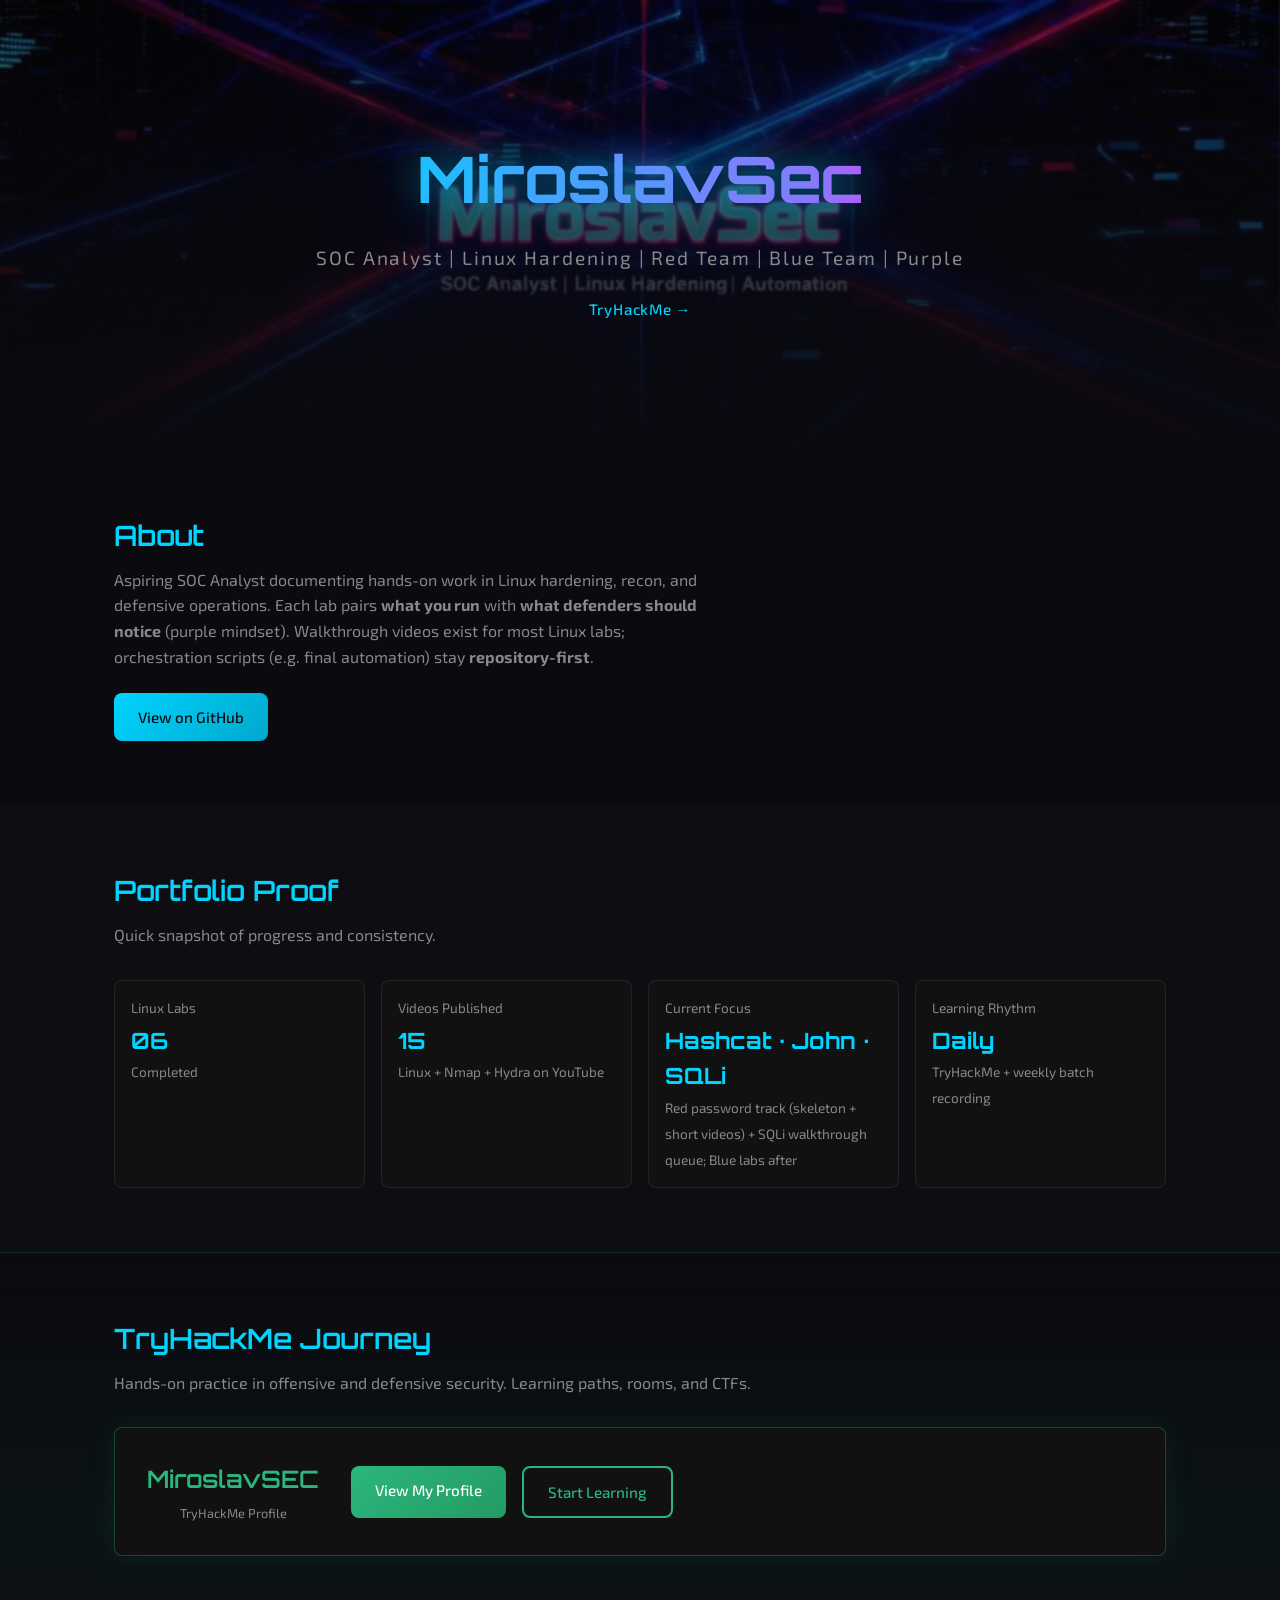
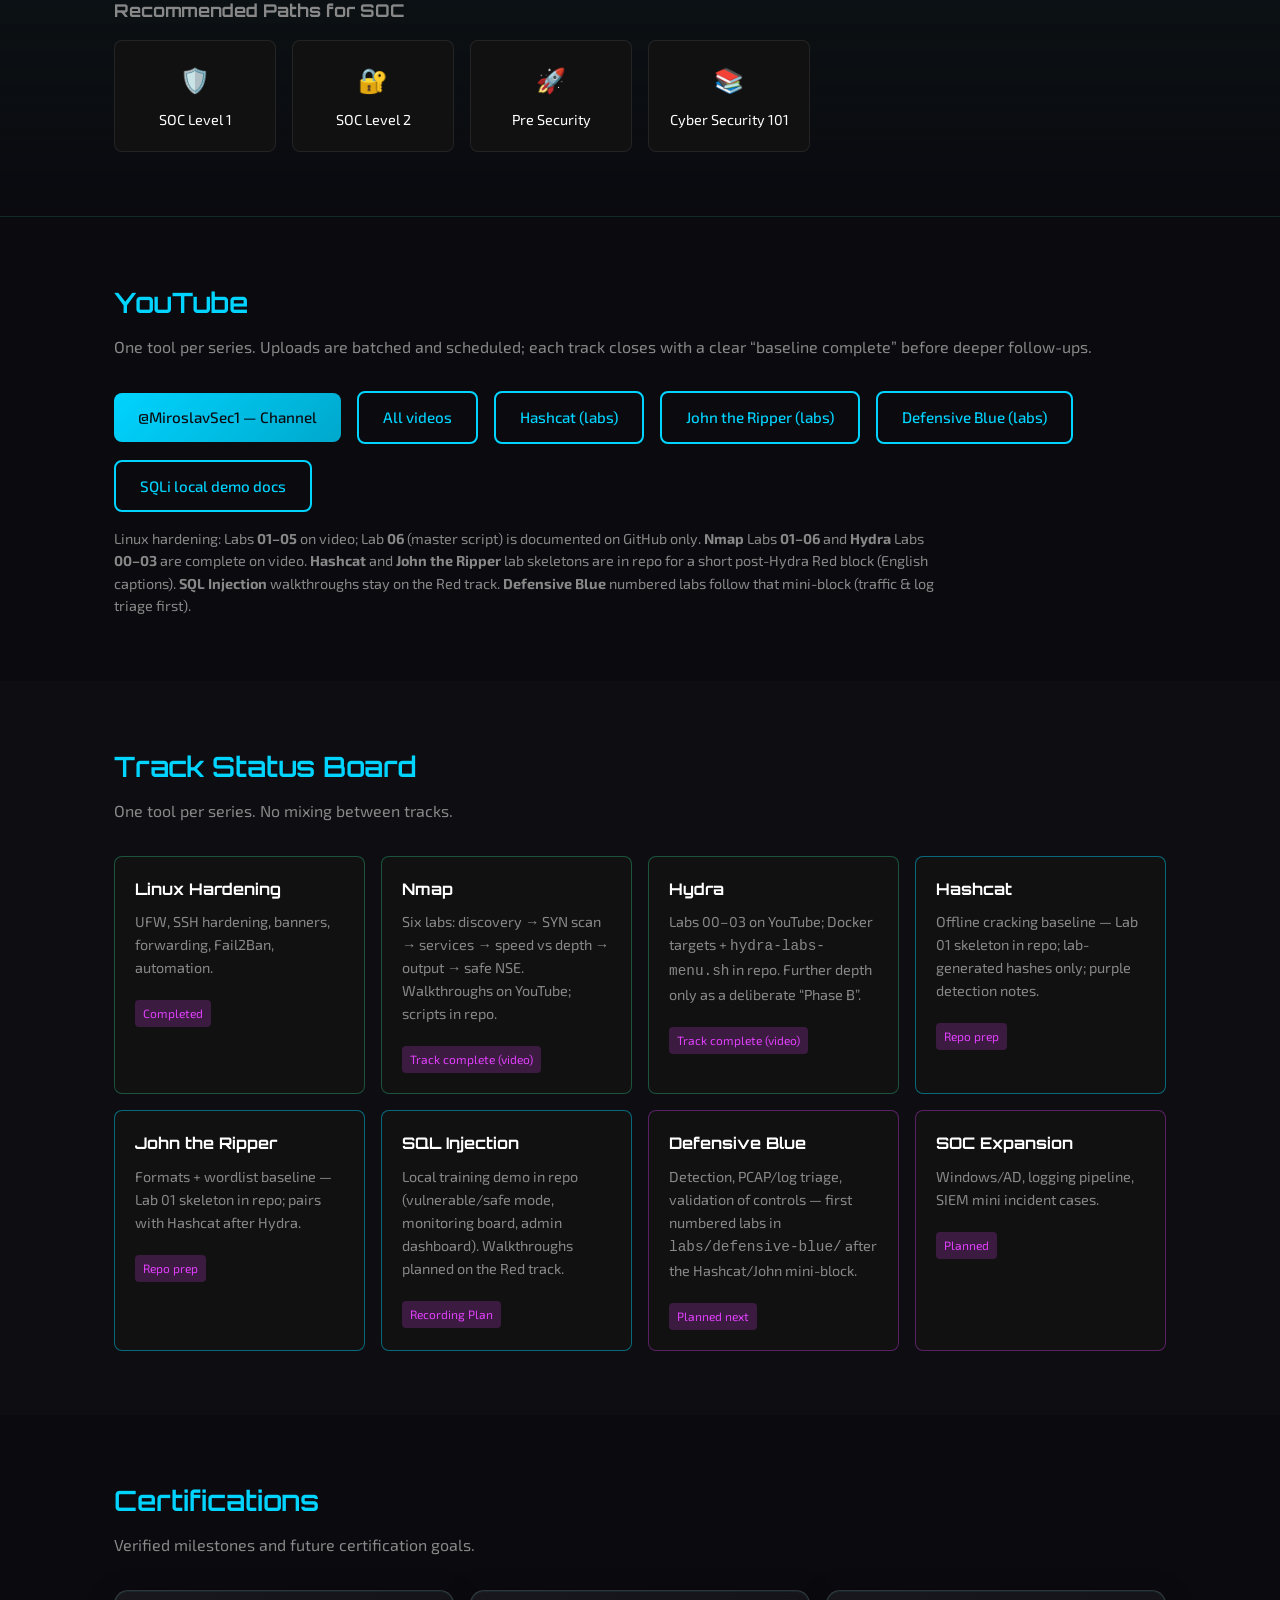
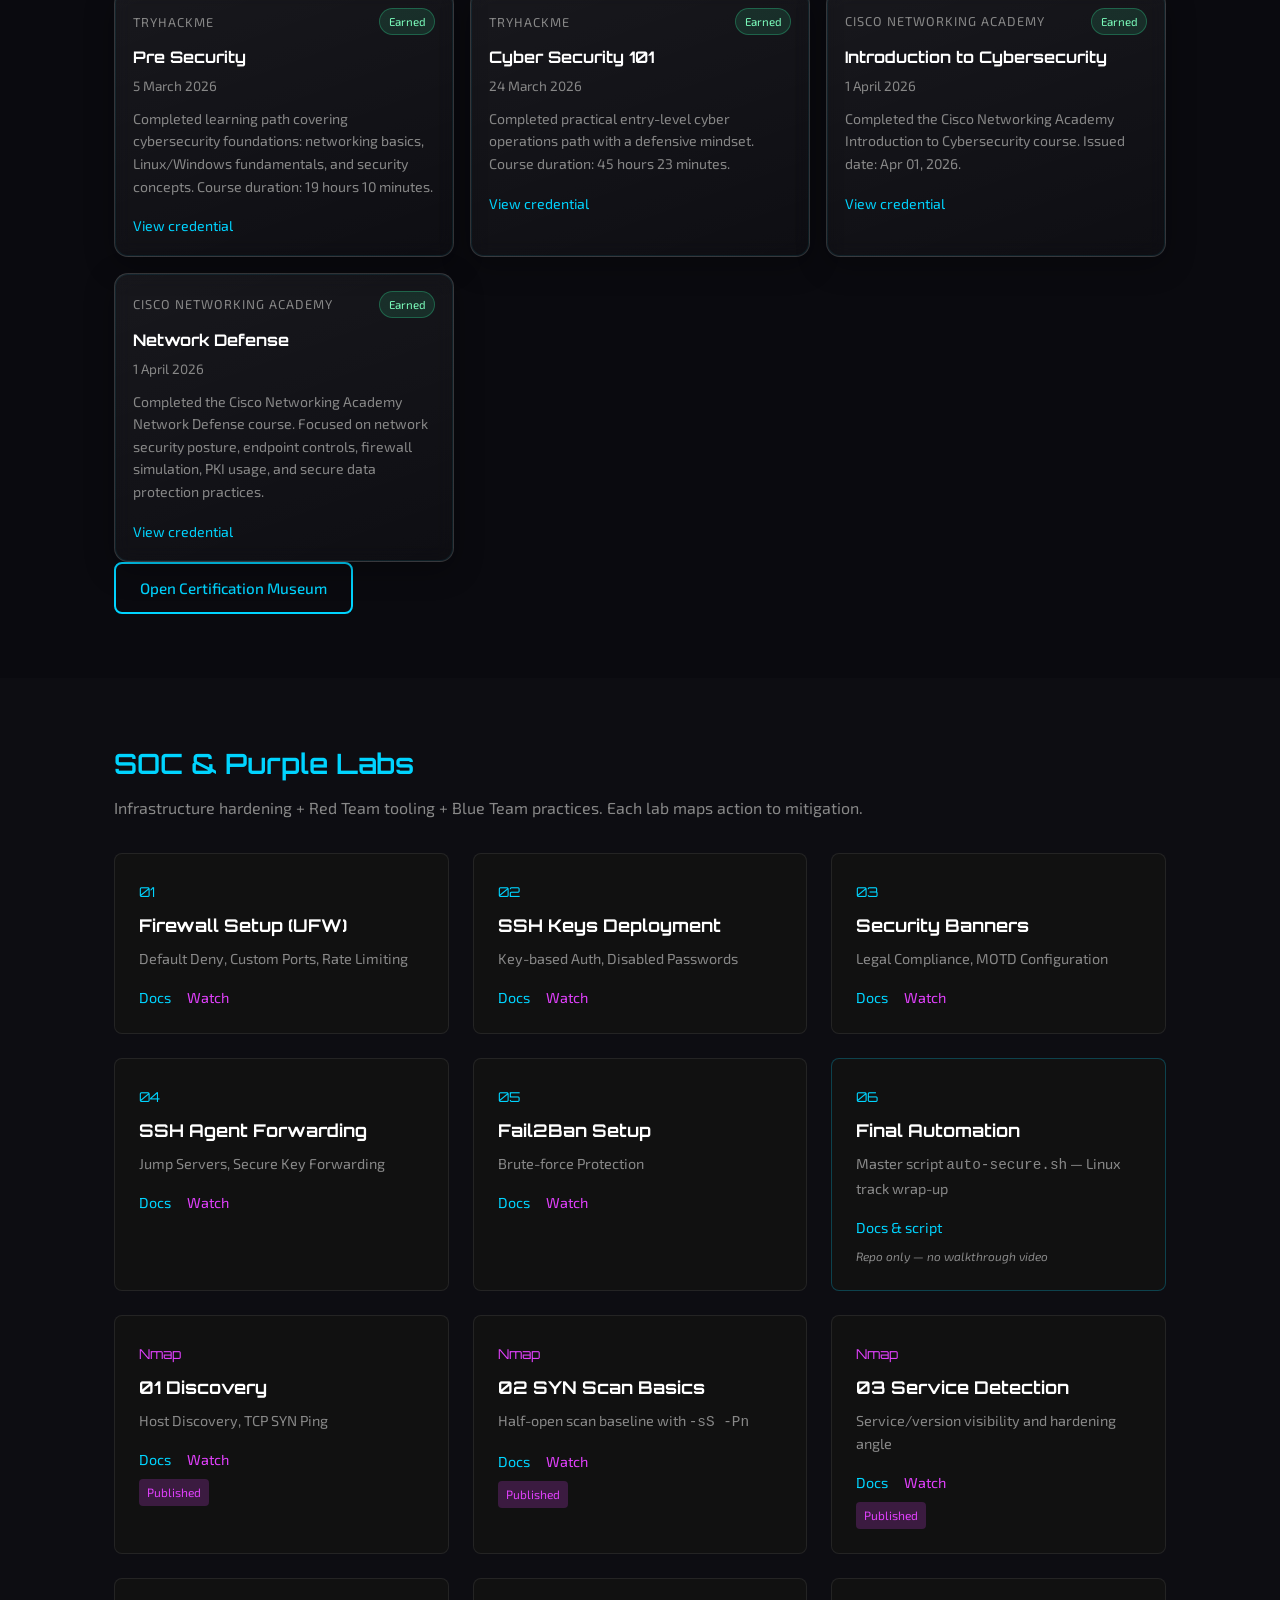
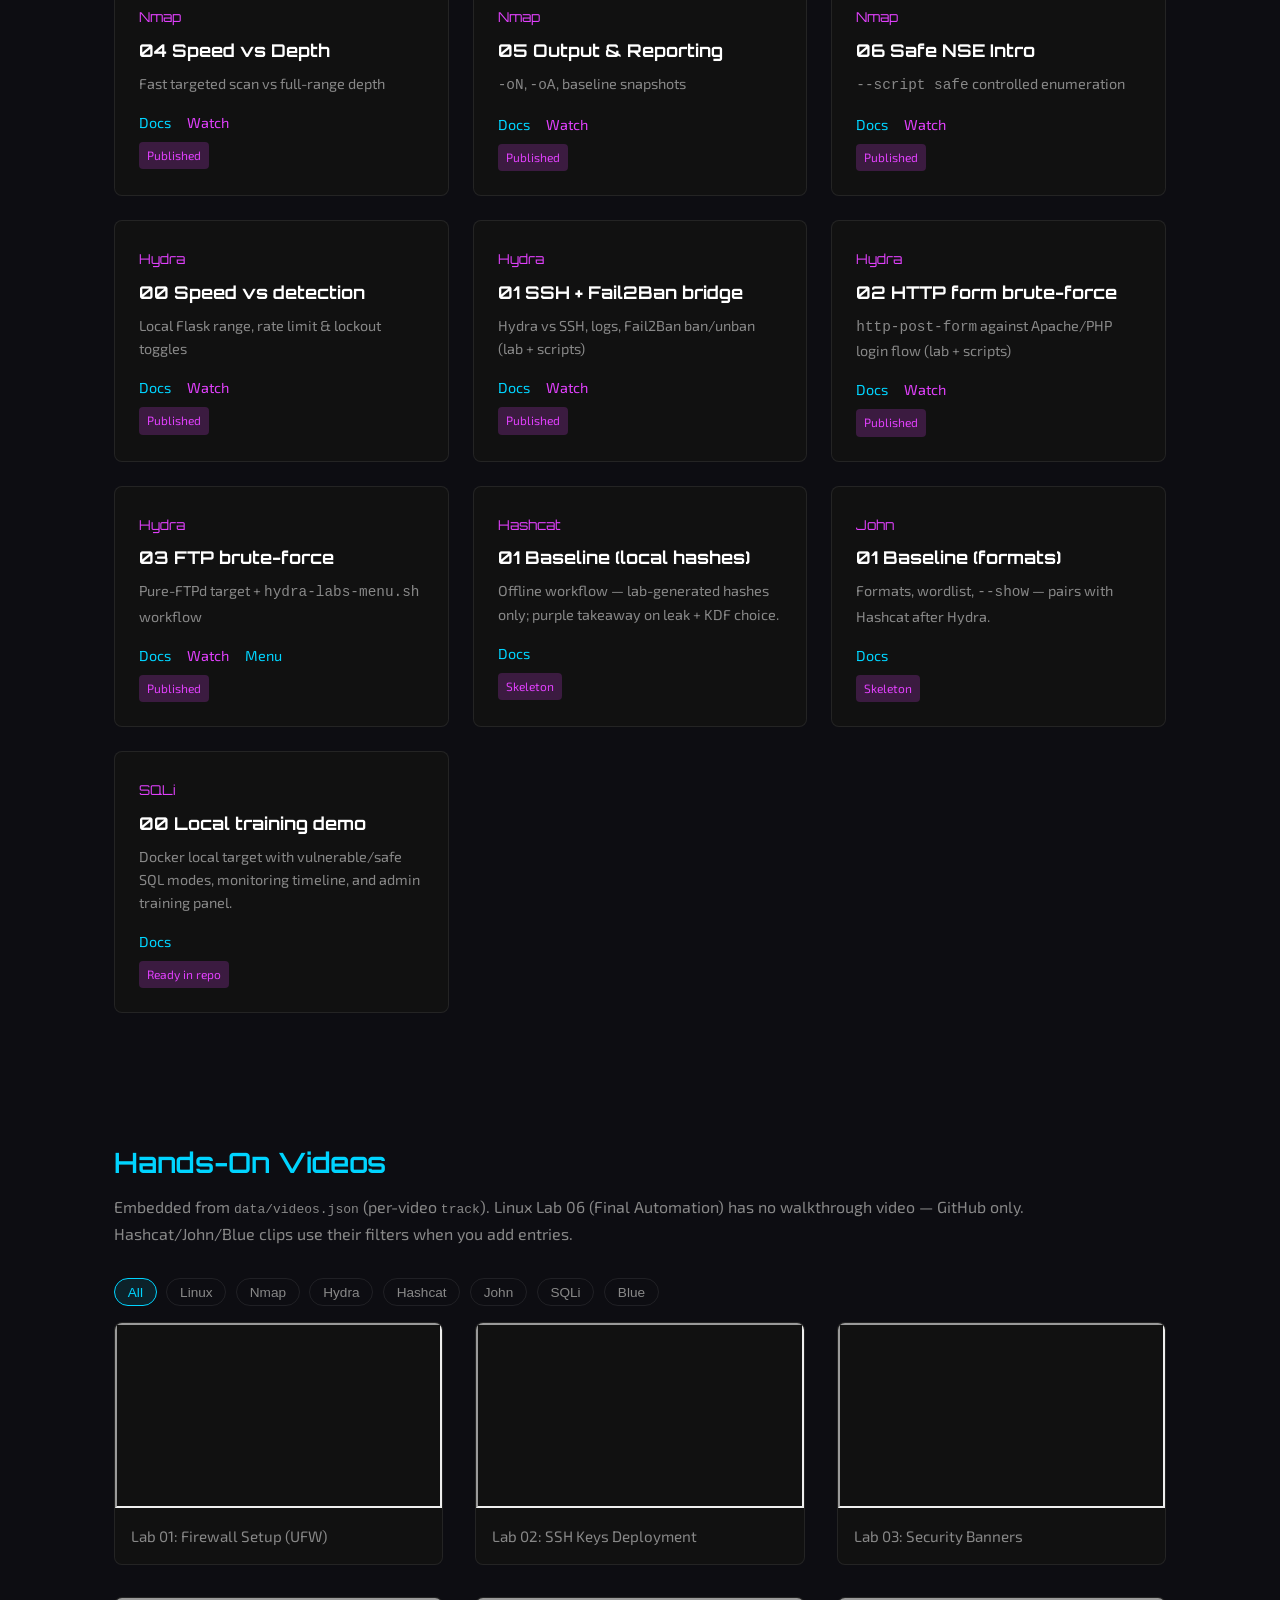
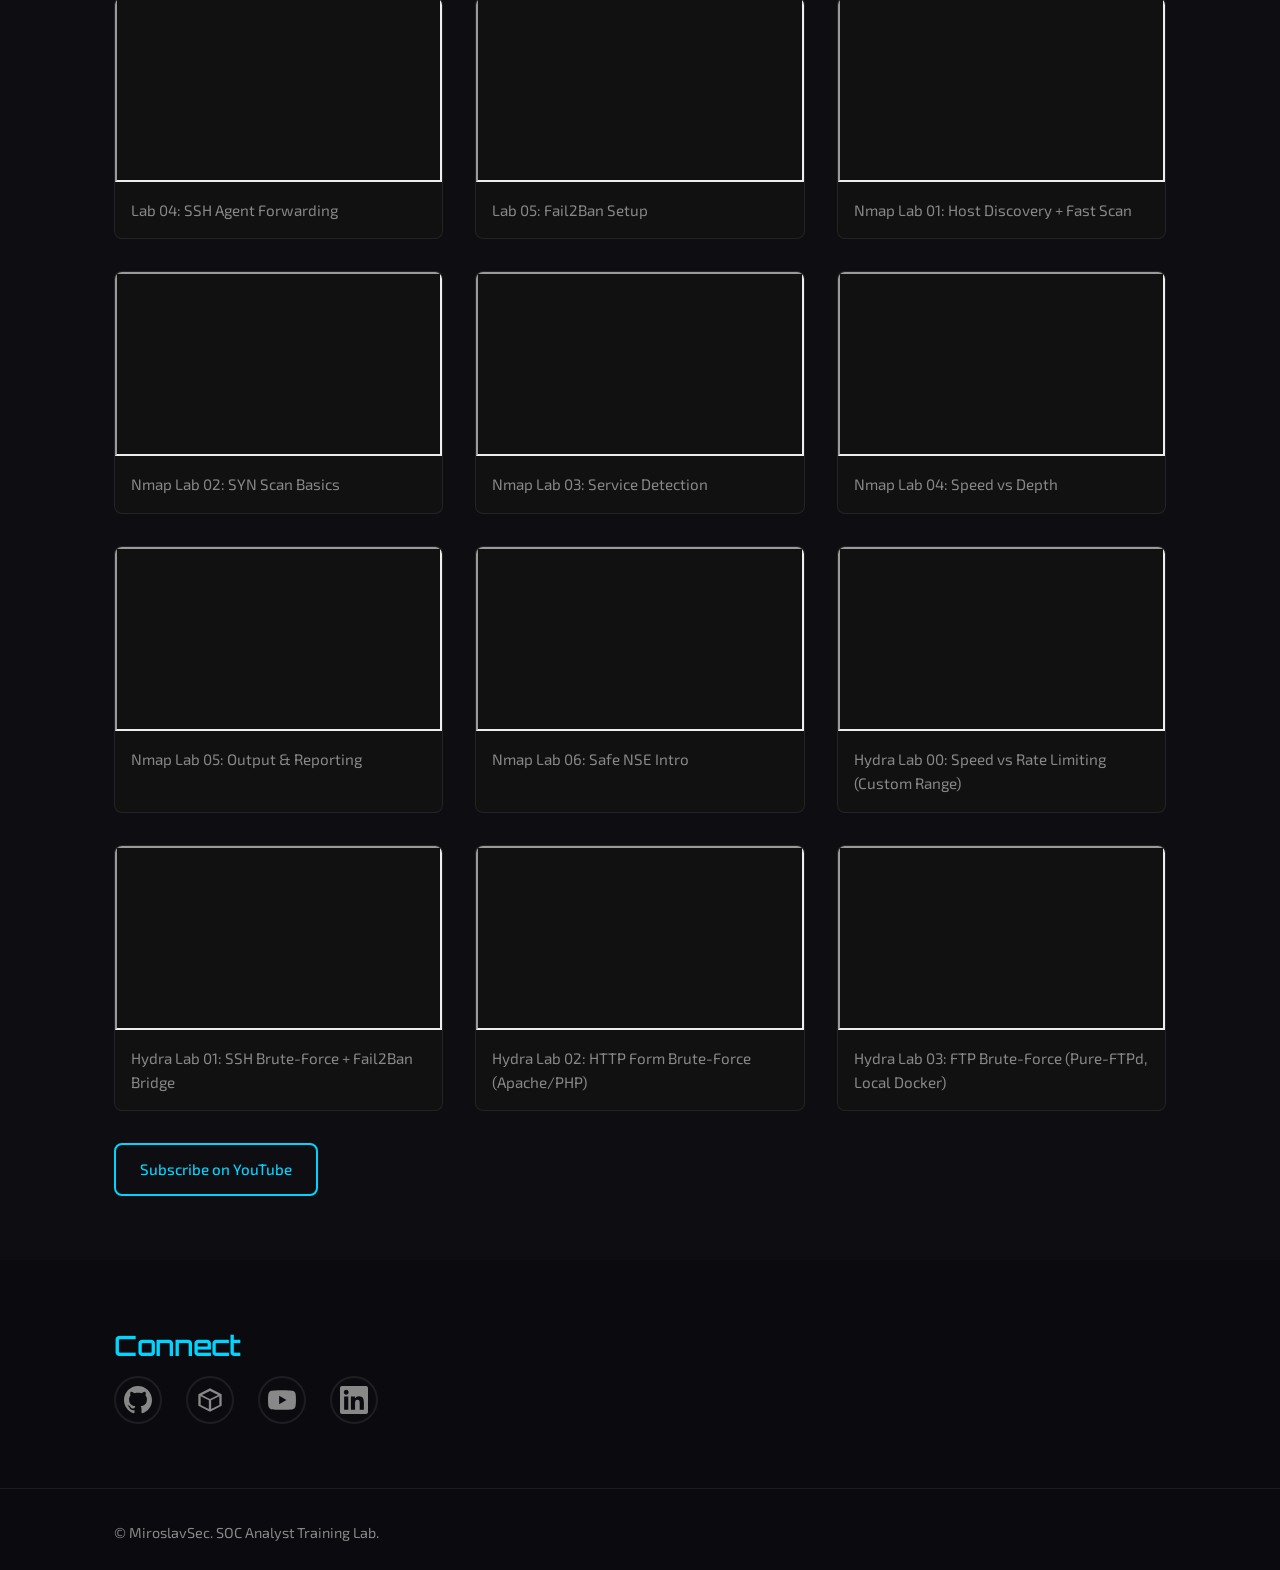
==== commit eb864454: "feat(red): add Hashcat and John the Ripper lab skeletons - New tracks under labs/offensive-red/hashc" ====
--- a/docs/index.html
+++ b/docs/index.html
@@ -59,8 +59,8 @@
                     </article>
                     <article class="proof-card">
                         <span class="proof-label">Current Focus</span>
-                        <strong class="proof-value">Blue + SQLi</strong>
-                        <span class="proof-meta">Defensive-blue lab baseline (e.g. Wireshark) + SQLi walkthrough queue</span>
+                        <strong class="proof-value">Hashcat · John · SQLi</strong>
+                        <span class="proof-meta">Red password track (skeleton + short videos) + SQLi walkthrough queue; Blue labs after</span>
                     </article>
                     <article class="proof-card">
                         <span class="proof-label">Learning Rhythm</span>
@@ -120,10 +120,12 @@
                 <div class="playlist-links">
                     <a href="https://www.youtube.com/@MiroslavSec1" class="btn btn-primary" target="_blank" rel="noopener noreferrer">@MiroslavSec1 — Channel</a>
                     <a href="https://www.youtube.com/@MiroslavSec1/videos" class="btn btn-secondary" target="_blank" rel="noopener noreferrer">All videos</a>
+                    <a href="https://github.com/jokeez/SOC-Analyst-Training-Lab/tree/main/labs/offensive-red/hashcat" class="btn btn-secondary" target="_blank" rel="noopener noreferrer">Hashcat (labs)</a>
+                    <a href="https://github.com/jokeez/SOC-Analyst-Training-Lab/tree/main/labs/offensive-red/john-the-ripper" class="btn btn-secondary" target="_blank" rel="noopener noreferrer">John the Ripper (labs)</a>
                     <a href="https://github.com/jokeez/SOC-Analyst-Training-Lab/tree/main/labs/defensive-blue" class="btn btn-secondary" target="_blank" rel="noopener noreferrer">Defensive Blue (labs)</a>
                     <a href="https://github.com/jokeez/SOC-Analyst-Training-Lab/tree/main/labs/offensive-red/sql-injection/00-local-demo" class="btn btn-secondary" target="_blank" rel="noopener noreferrer">SQLi local demo docs</a>
                 </div>
-                <p class="playlist-note">Linux hardening: Labs <strong>01–05</strong> on video; Lab <strong>06</strong> (master script) is documented on GitHub only. <strong>Nmap</strong> Labs <strong>01–06</strong> and <strong>Hydra</strong> Labs <strong>00–03</strong> are complete on video. <strong>SQL Injection</strong> local demo is in repo; walkthroughs go on the Red/SQLi track when recorded. <strong>Defensive Blue</strong> playlist and numbered labs are building next (traffic &amp; log triage first).</p>
+                <p class="playlist-note">Linux hardening: Labs <strong>01–05</strong> on video; Lab <strong>06</strong> (master script) is documented on GitHub only. <strong>Nmap</strong> Labs <strong>01–06</strong> and <strong>Hydra</strong> Labs <strong>00–03</strong> are complete on video. <strong>Hashcat</strong> and <strong>John the Ripper</strong> lab skeletons are in repo for a short post-Hydra Red block (English captions). <strong>SQL Injection</strong> walkthroughs stay on the Red track. <strong>Defensive Blue</strong> numbered labs follow that mini-block (traffic &amp; log triage first).</p>
             </div>
         </section>
 
@@ -148,14 +150,24 @@
                         <span class="badge">Track complete (video)</span>
                     </article>
                     <article class="track-card progress">
+                        <h3>Hashcat</h3>
+                        <p>Offline cracking baseline — Lab 01 skeleton in repo; lab-generated hashes only; purple detection notes.</p>
+                        <span class="badge">Repo prep</span>
+                    </article>
+                    <article class="track-card progress">
+                        <h3>John the Ripper</h3>
+                        <p>Formats + wordlist baseline — Lab 01 skeleton in repo; pairs with Hashcat after Hydra.</p>
+                        <span class="badge">Repo prep</span>
+                    </article>
+                    <article class="track-card progress">
                         <h3>SQL Injection</h3>
                         <p>Local training demo in repo (vulnerable/safe mode, monitoring board, admin dashboard). Walkthroughs planned on the Red track.</p>
                         <span class="badge">Recording Plan</span>
                     </article>
-                    <article class="track-card progress">
+                    <article class="track-card planned">
                         <h3>Defensive Blue</h3>
-                        <p>Detection, PCAP/log triage, validation of controls — same lab template as Red; first numbered labs landing in <code>labs/defensive-blue/</code>.</p>
-                        <span class="badge">In progress</span>
+                        <p>Detection, PCAP/log triage, validation of controls — first numbered labs in <code>labs/defensive-blue/</code> after the Hashcat/John mini-block.</p>
+                        <span class="badge">Planned next</span>
                     </article>
                     <article class="track-card planned">
                         <h3>SOC Expansion</h3>
@@ -336,6 +348,24 @@
                         <span class="badge">Published</span>
                     </article>
                     <article class="lab-card lab-pentest">
+                        <span class="lab-number">Hashcat</span>
+                        <h3>01 Baseline (local hashes)</h3>
+                        <p>Offline workflow — lab-generated hashes only; purple takeaway on leak + KDF choice.</p>
+                        <div class="lab-links">
+                            <a href="https://github.com/jokeez/SOC-Analyst-Training-Lab/tree/main/labs/offensive-red/hashcat/01-baseline-local-hashes" class="link-doc" target="_blank" rel="noopener noreferrer">Docs</a>
+                        </div>
+                        <span class="badge">Skeleton</span>
+                    </article>
+                    <article class="lab-card lab-pentest">
+                        <span class="lab-number">John</span>
+                        <h3>01 Baseline (formats)</h3>
+                        <p>Formats, wordlist, <code>--show</code> — pairs with Hashcat after Hydra.</p>
+                        <div class="lab-links">
+                            <a href="https://github.com/jokeez/SOC-Analyst-Training-Lab/tree/main/labs/offensive-red/john-the-ripper/01-baseline-formats" class="link-doc" target="_blank" rel="noopener noreferrer">Docs</a>
+                        </div>
+                        <span class="badge">Skeleton</span>
+                    </article>
+                    <article class="lab-card lab-pentest">
                         <span class="lab-number">SQLi</span>
                         <h3>00 Local training demo</h3>
                         <p>Docker local target with vulnerable/safe SQL modes, monitoring timeline, and admin training panel.</p>
@@ -351,12 +381,14 @@
         <section id="videos" class="section section-alt">
             <div class="container">
                 <h2 class="section-title">Hands-On Videos</h2>
-                <p class="section-desc">Embedded from <code>data/videos.json</code> (per-video <code>track</code>). Linux Lab 06 (Final Automation) has no walkthrough video — GitHub only. Blue-track clips appear here when published.</p>
+                <p class="section-desc">Embedded from <code>data/videos.json</code> (per-video <code>track</code>). Linux Lab 06 (Final Automation) has no walkthrough video — GitHub only. Hashcat/John/Blue clips use their filters when you add entries.</p>
                 <div class="video-filters" id="video-filters">
                     <button class="video-filter active" type="button" data-track="all">All</button>
                     <button class="video-filter" type="button" data-track="linux">Linux</button>
                     <button class="video-filter" type="button" data-track="nmap">Nmap</button>
                     <button class="video-filter" type="button" data-track="hydra">Hydra</button>
+                    <button class="video-filter" type="button" data-track="hashcat">Hashcat</button>
+                    <button class="video-filter" type="button" data-track="john">John</button>
                     <button class="video-filter" type="button" data-track="sqli">SQLi</button>
                     <button class="video-filter" type="button" data-track="blue">Blue</button>
                 </div>
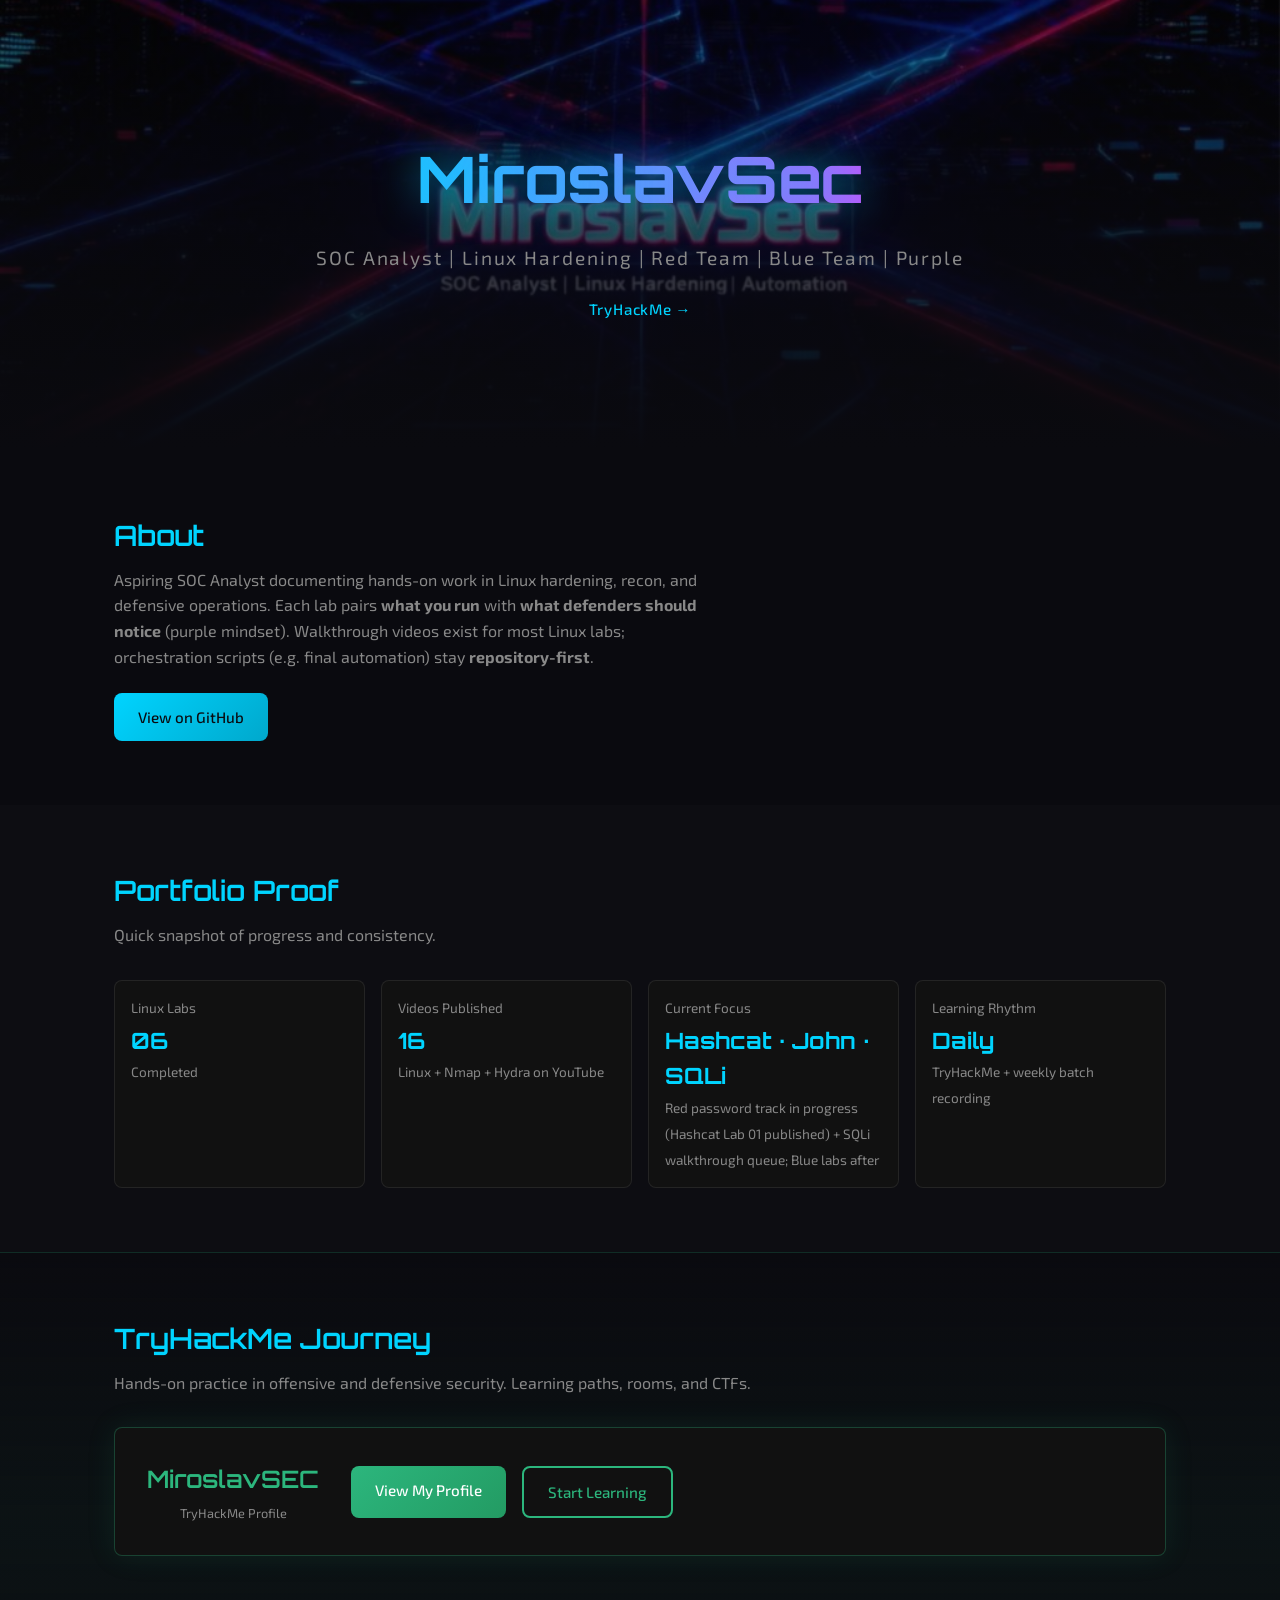
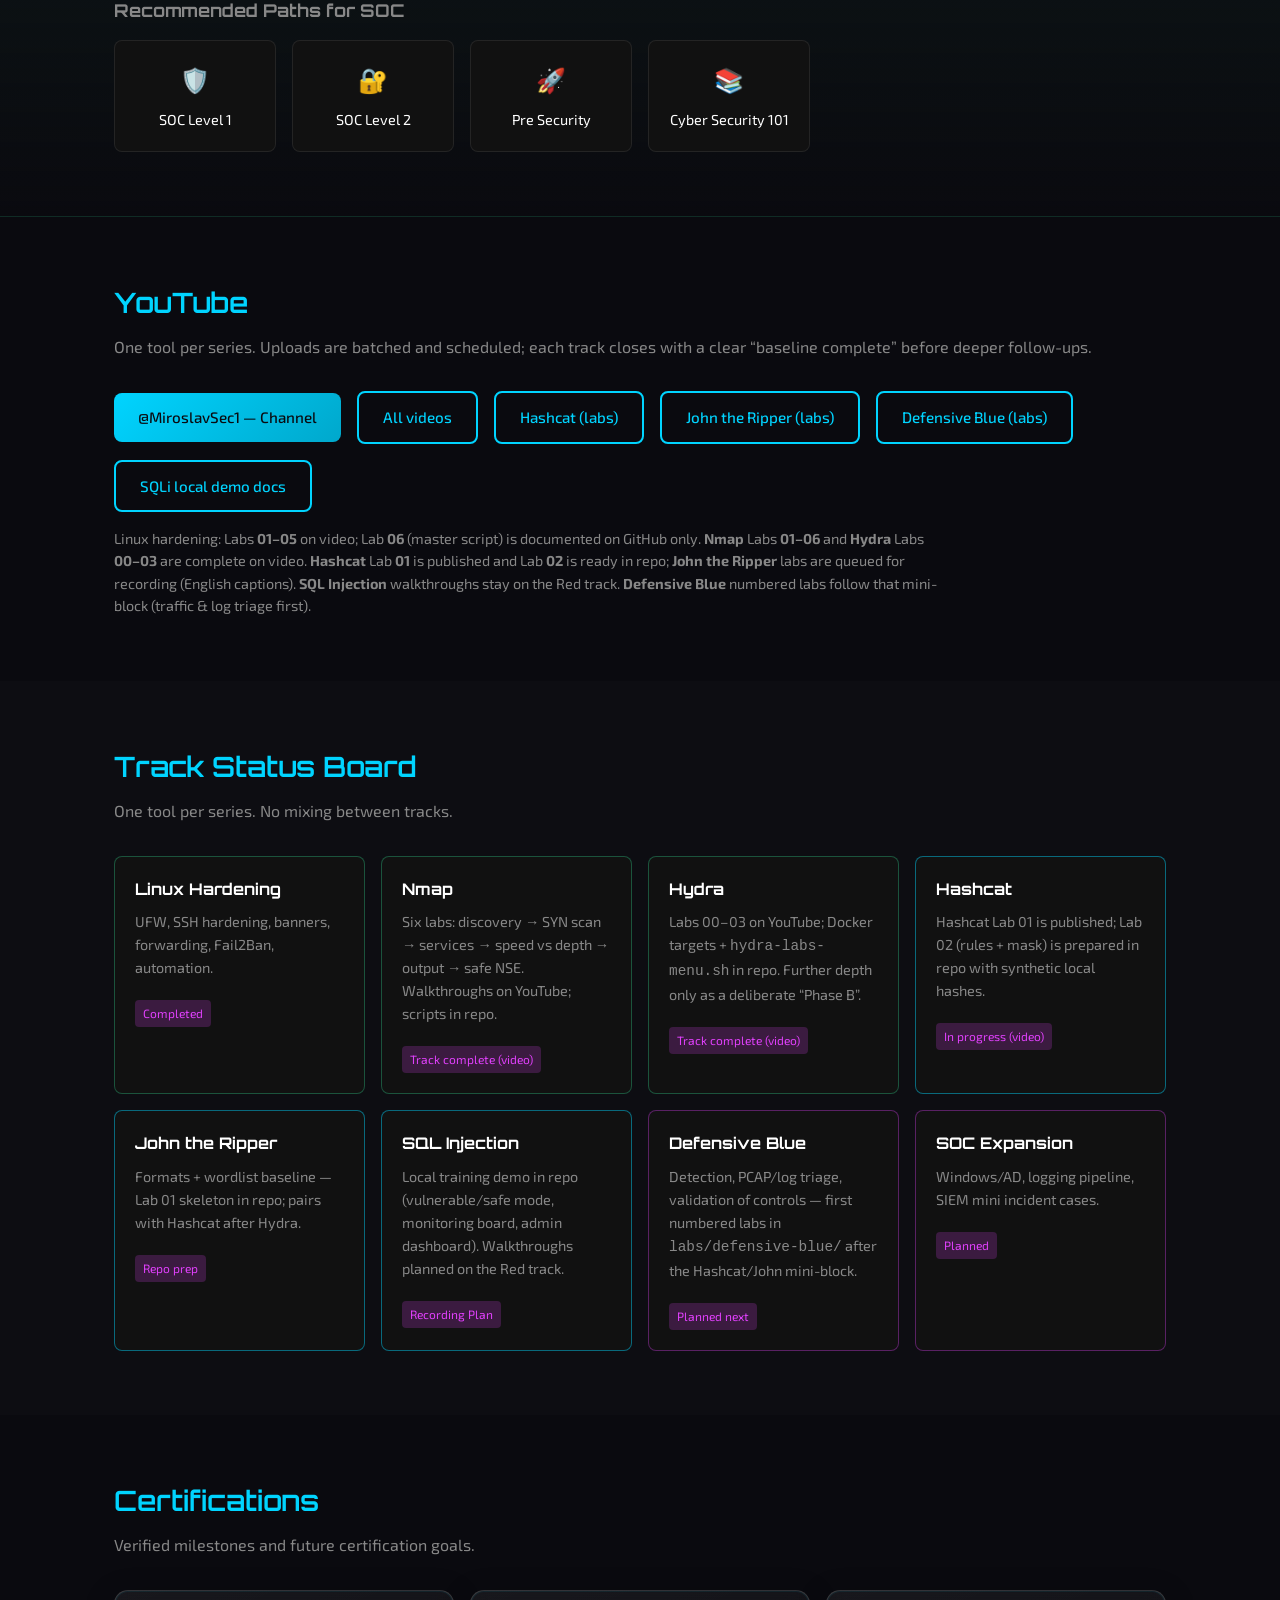
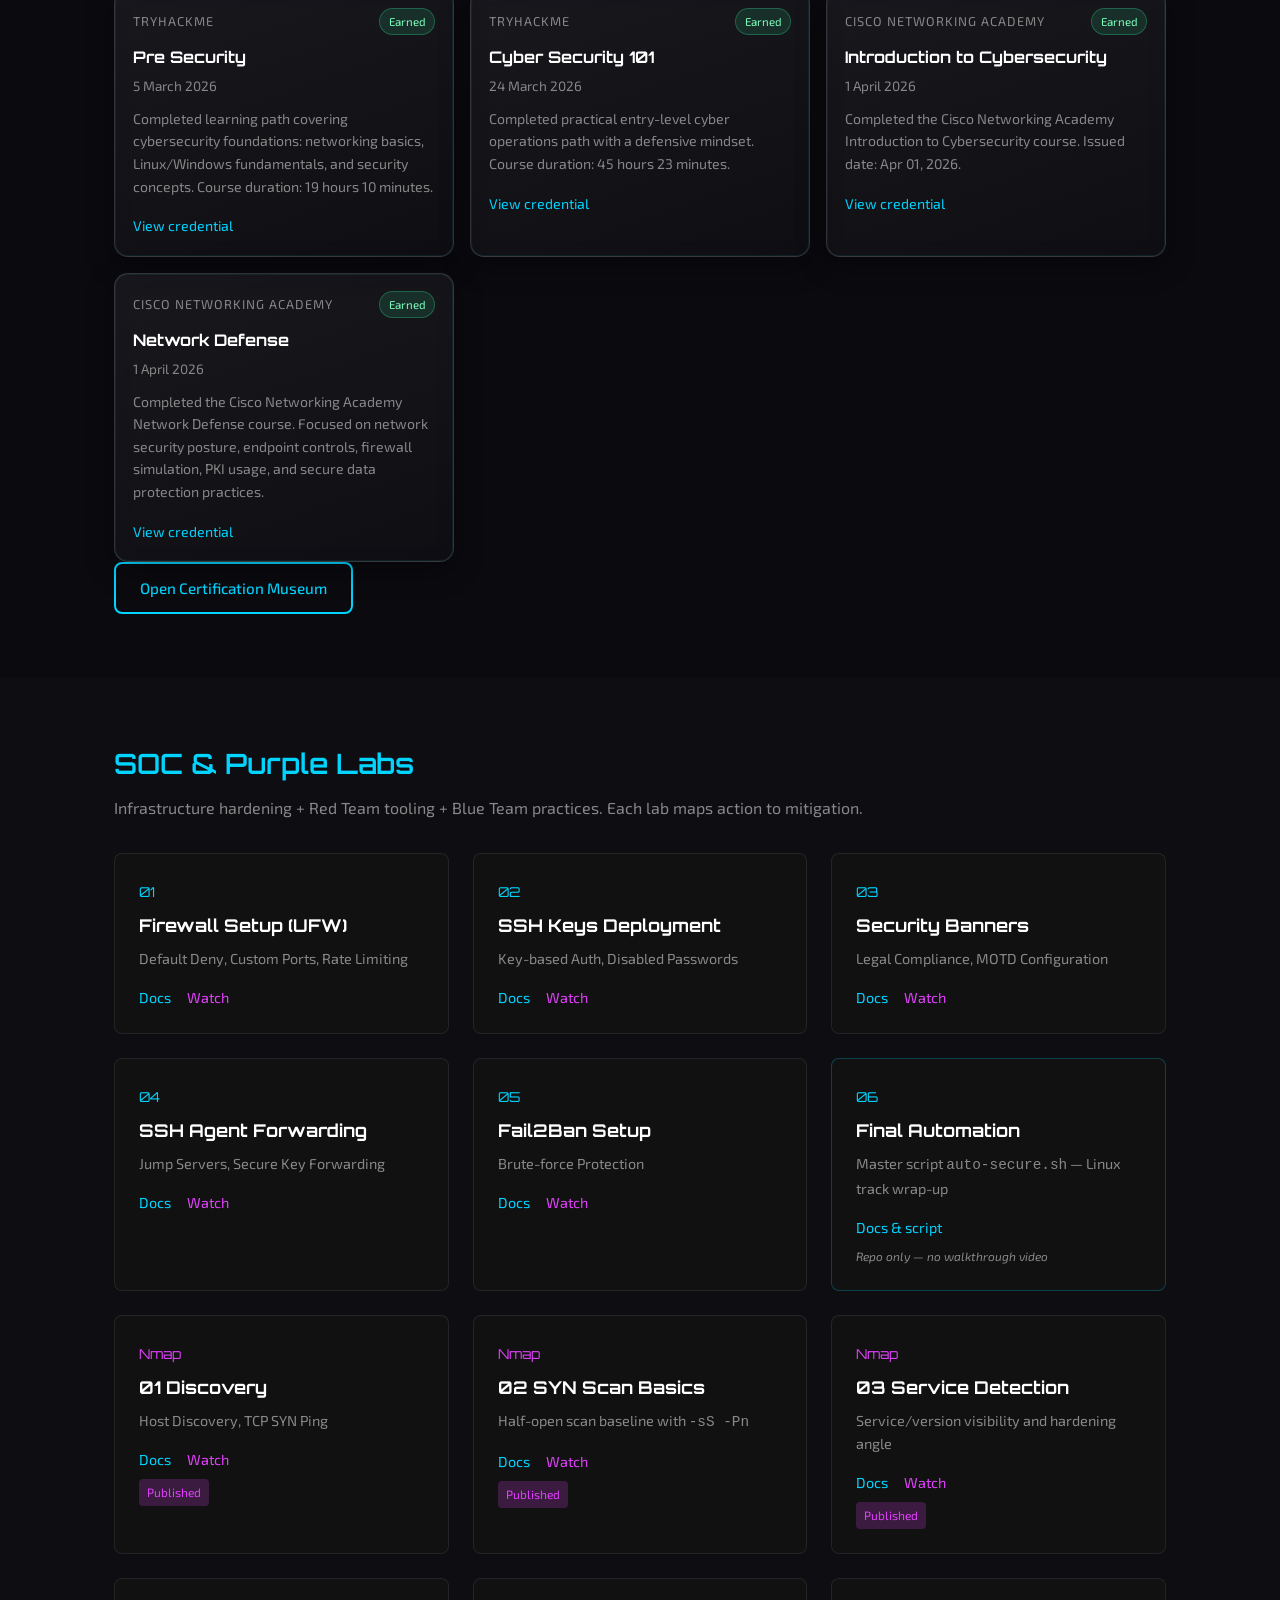
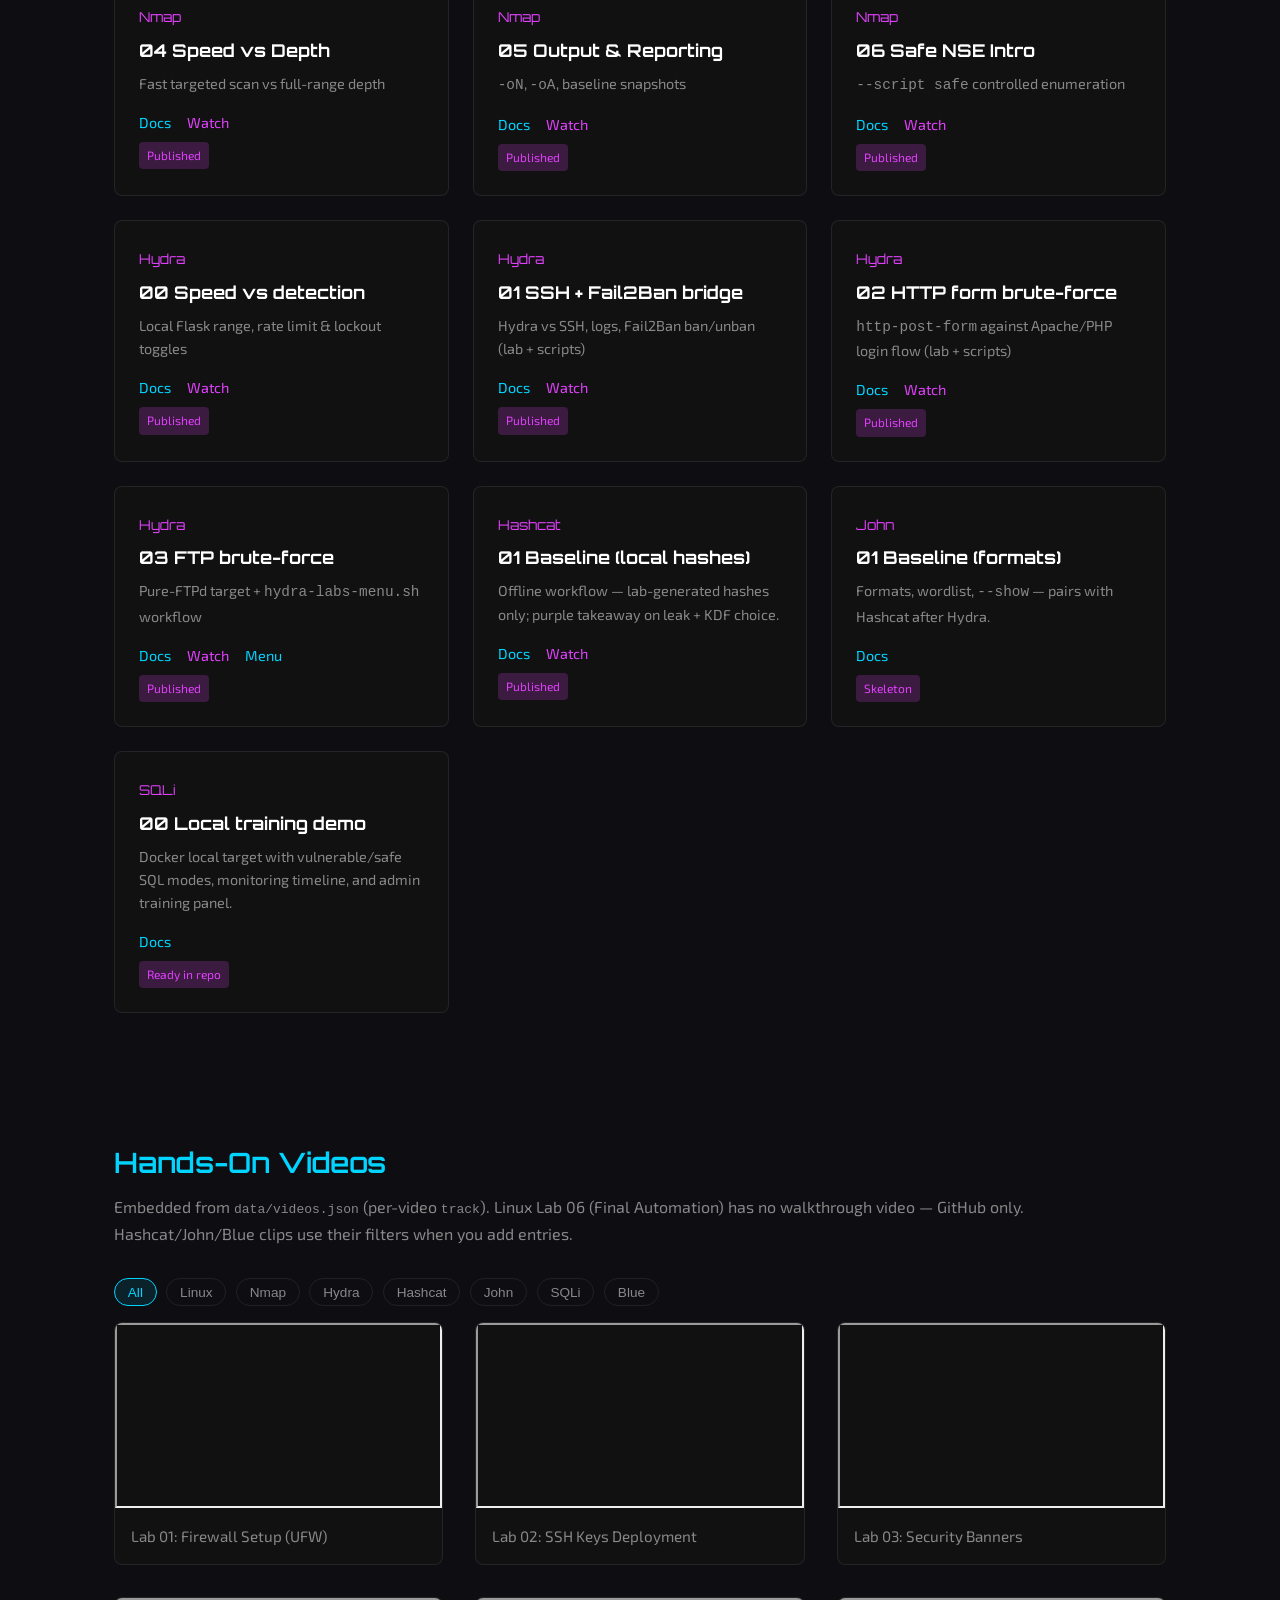
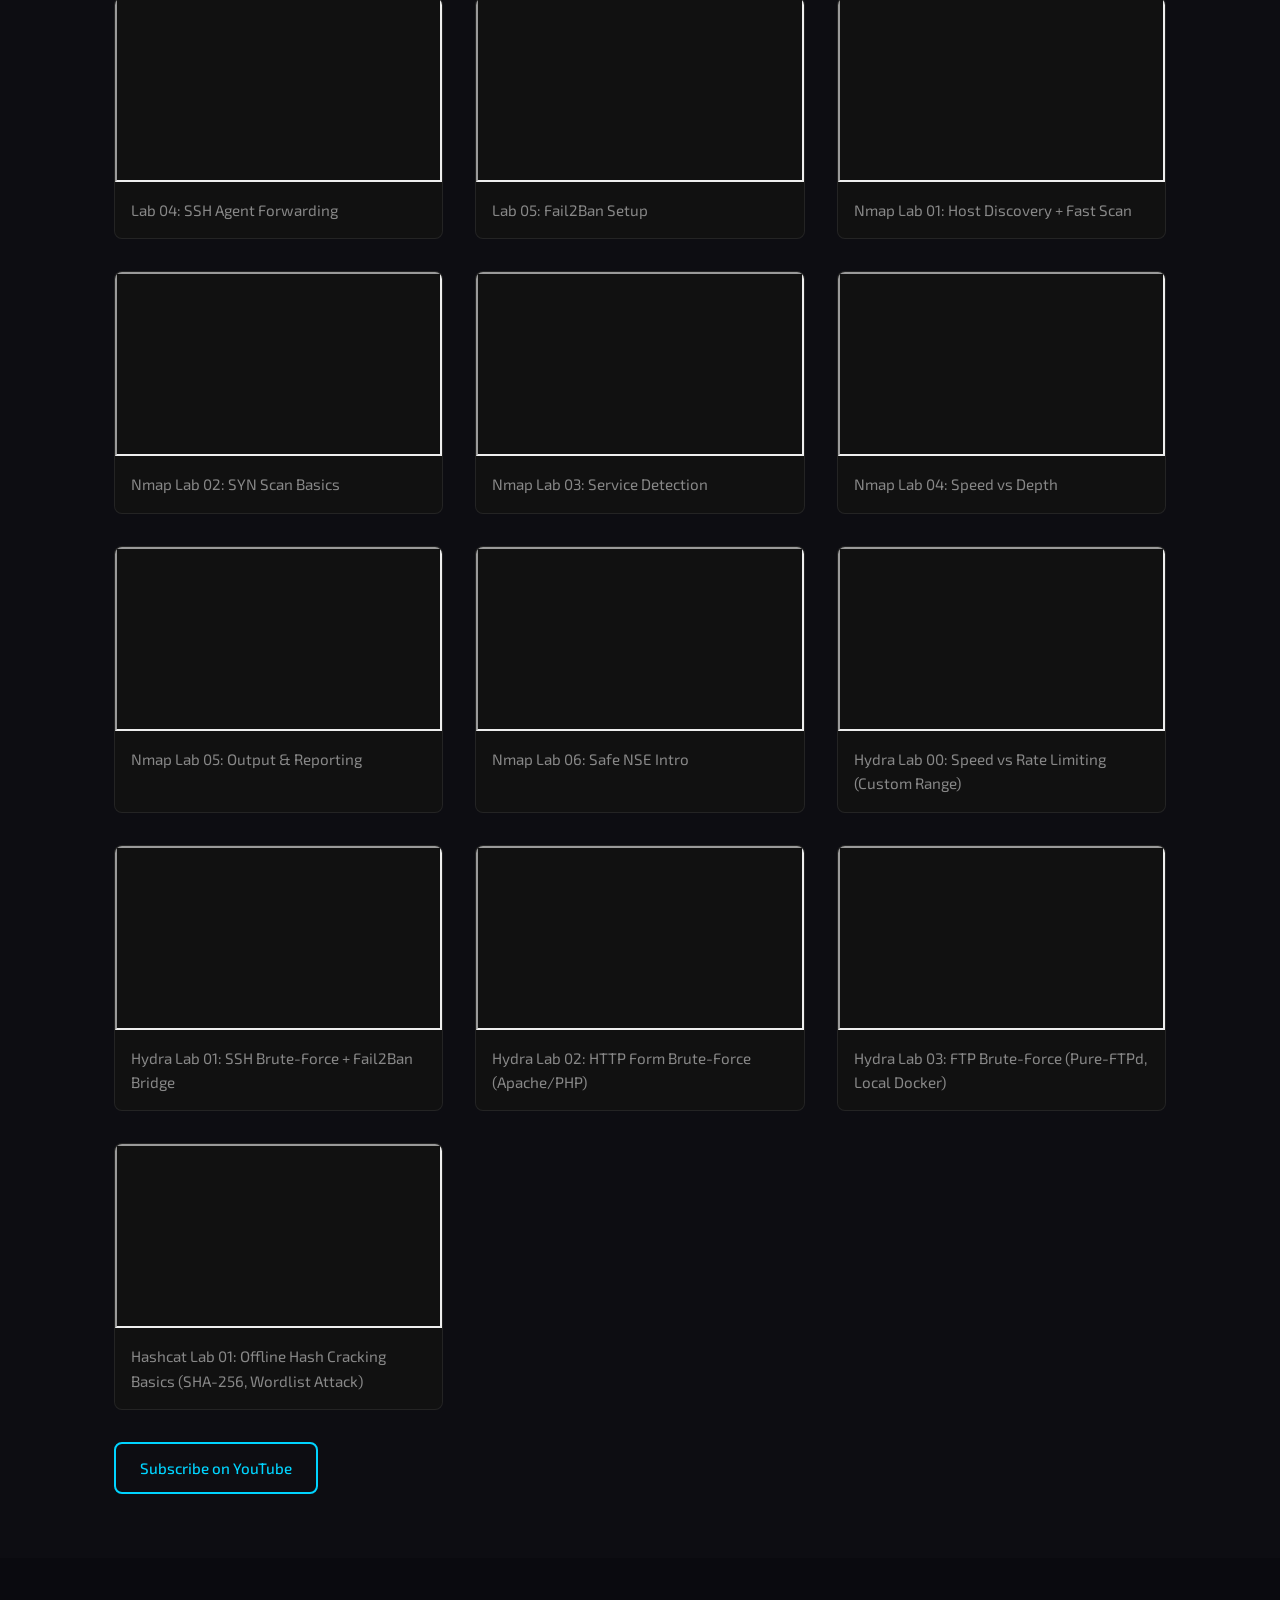
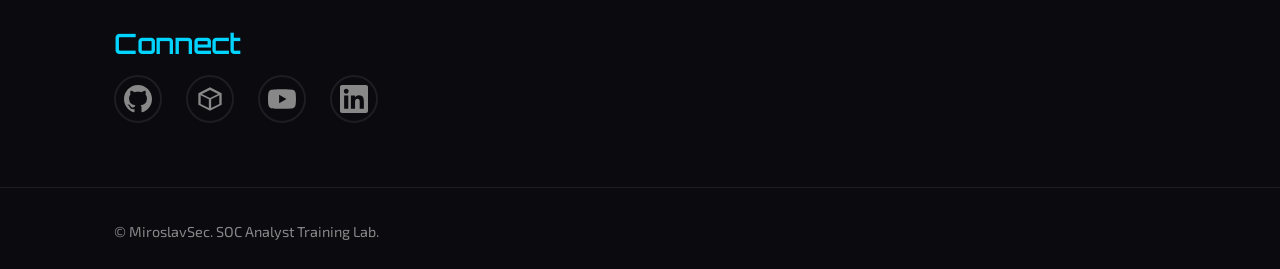
==== commit 9bbfda51: "publish Hashcat Lab 01 video and sync docs/site Add YouTube link for Hashcat Lab 01 and update READM" ====
--- a/docs/index.html
+++ b/docs/index.html
@@ -54,13 +54,13 @@
                     </article>
                     <article class="proof-card">
                         <span class="proof-label">Videos Published</span>
-                        <strong class="proof-value" id="video-count">15</strong>
+                        <strong class="proof-value" id="video-count">16</strong>
                         <span class="proof-meta">Linux + Nmap + Hydra on YouTube</span>
                     </article>
                     <article class="proof-card">
                         <span class="proof-label">Current Focus</span>
                         <strong class="proof-value">Hashcat · John · SQLi</strong>
-                        <span class="proof-meta">Red password track (skeleton + short videos) + SQLi walkthrough queue; Blue labs after</span>
+                        <span class="proof-meta">Red password track in progress (Hashcat Lab 01 published) + SQLi walkthrough queue; Blue labs after</span>
                     </article>
                     <article class="proof-card">
                         <span class="proof-label">Learning Rhythm</span>
@@ -125,7 +125,7 @@
                     <a href="https://github.com/jokeez/SOC-Analyst-Training-Lab/tree/main/labs/defensive-blue" class="btn btn-secondary" target="_blank" rel="noopener noreferrer">Defensive Blue (labs)</a>
                     <a href="https://github.com/jokeez/SOC-Analyst-Training-Lab/tree/main/labs/offensive-red/sql-injection/00-local-demo" class="btn btn-secondary" target="_blank" rel="noopener noreferrer">SQLi local demo docs</a>
                 </div>
-                <p class="playlist-note">Linux hardening: Labs <strong>01–05</strong> on video; Lab <strong>06</strong> (master script) is documented on GitHub only. <strong>Nmap</strong> Labs <strong>01–06</strong> and <strong>Hydra</strong> Labs <strong>00–03</strong> are complete on video. <strong>Hashcat</strong> and <strong>John the Ripper</strong> lab skeletons are in repo for a short post-Hydra Red block (English captions). <strong>SQL Injection</strong> walkthroughs stay on the Red track. <strong>Defensive Blue</strong> numbered labs follow that mini-block (traffic &amp; log triage first).</p>
+                <p class="playlist-note">Linux hardening: Labs <strong>01–05</strong> on video; Lab <strong>06</strong> (master script) is documented on GitHub only. <strong>Nmap</strong> Labs <strong>01–06</strong> and <strong>Hydra</strong> Labs <strong>00–03</strong> are complete on video. <strong>Hashcat</strong> Lab <strong>01</strong> is published and Lab <strong>02</strong> is ready in repo; <strong>John the Ripper</strong> labs are queued for recording (English captions). <strong>SQL Injection</strong> walkthroughs stay on the Red track. <strong>Defensive Blue</strong> numbered labs follow that mini-block (traffic &amp; log triage first).</p>
             </div>
         </section>
 
@@ -151,8 +151,8 @@
                     </article>
                     <article class="track-card progress">
                         <h3>Hashcat</h3>
-                        <p>Offline cracking baseline — Lab 01 skeleton in repo; lab-generated hashes only; purple detection notes.</p>
-                        <span class="badge">Repo prep</span>
+                        <p>Hashcat Lab 01 is published; Lab 02 (rules + mask) is prepared in repo with synthetic local hashes.</p>
+                        <span class="badge">In progress (video)</span>
                     </article>
                     <article class="track-card progress">
                         <h3>John the Ripper</h3>
@@ -353,8 +353,9 @@
                         <p>Offline workflow — lab-generated hashes only; purple takeaway on leak + KDF choice.</p>
                         <div class="lab-links">
                             <a href="https://github.com/jokeez/SOC-Analyst-Training-Lab/tree/main/labs/offensive-red/hashcat/01-baseline-local-hashes" class="link-doc" target="_blank" rel="noopener noreferrer">Docs</a>
-                        </div>
-                        <span class="badge">Skeleton</span>
+                            <a href="https://youtu.be/uwtM6-ZVCSg" target="_blank" rel="noopener noreferrer" class="link-video">Watch</a>
+                        </div>
+                        <span class="badge">Published</span>
                     </article>
                     <article class="lab-card lab-pentest">
                         <span class="lab-number">John</span>
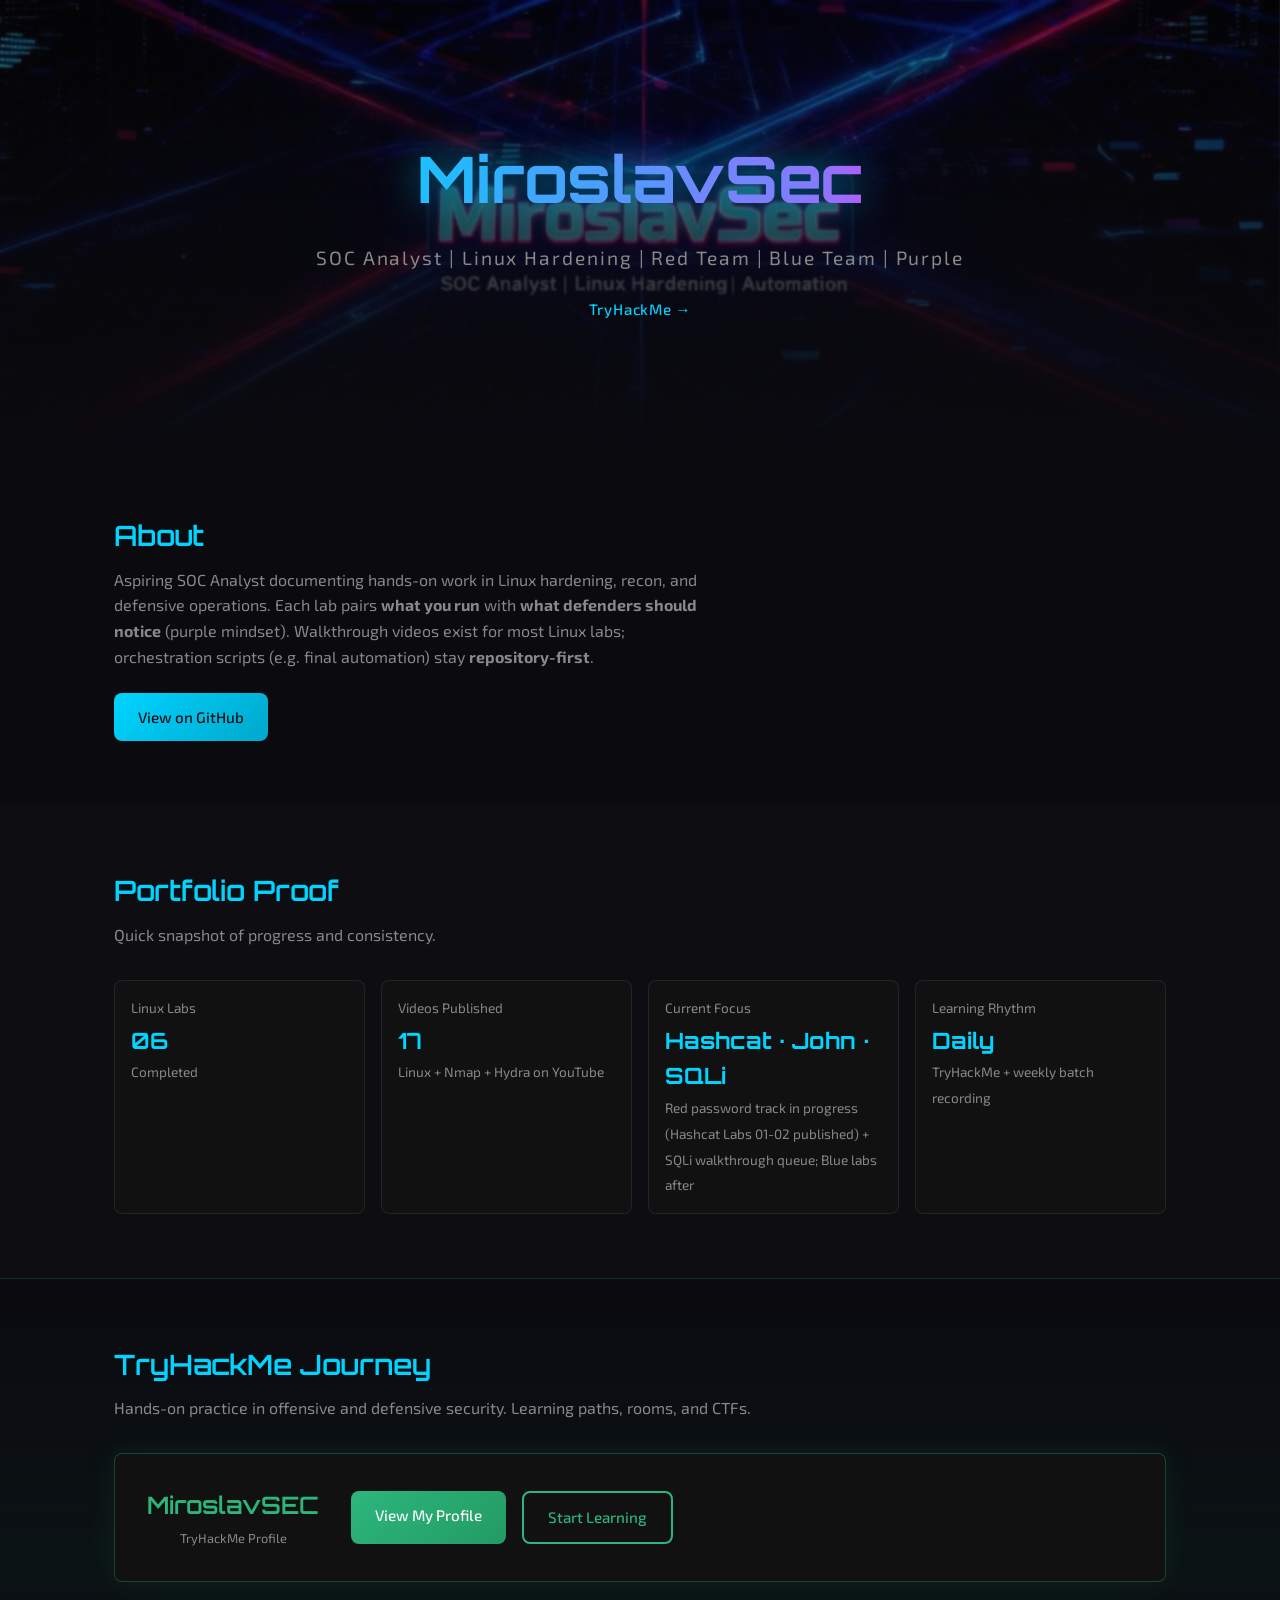
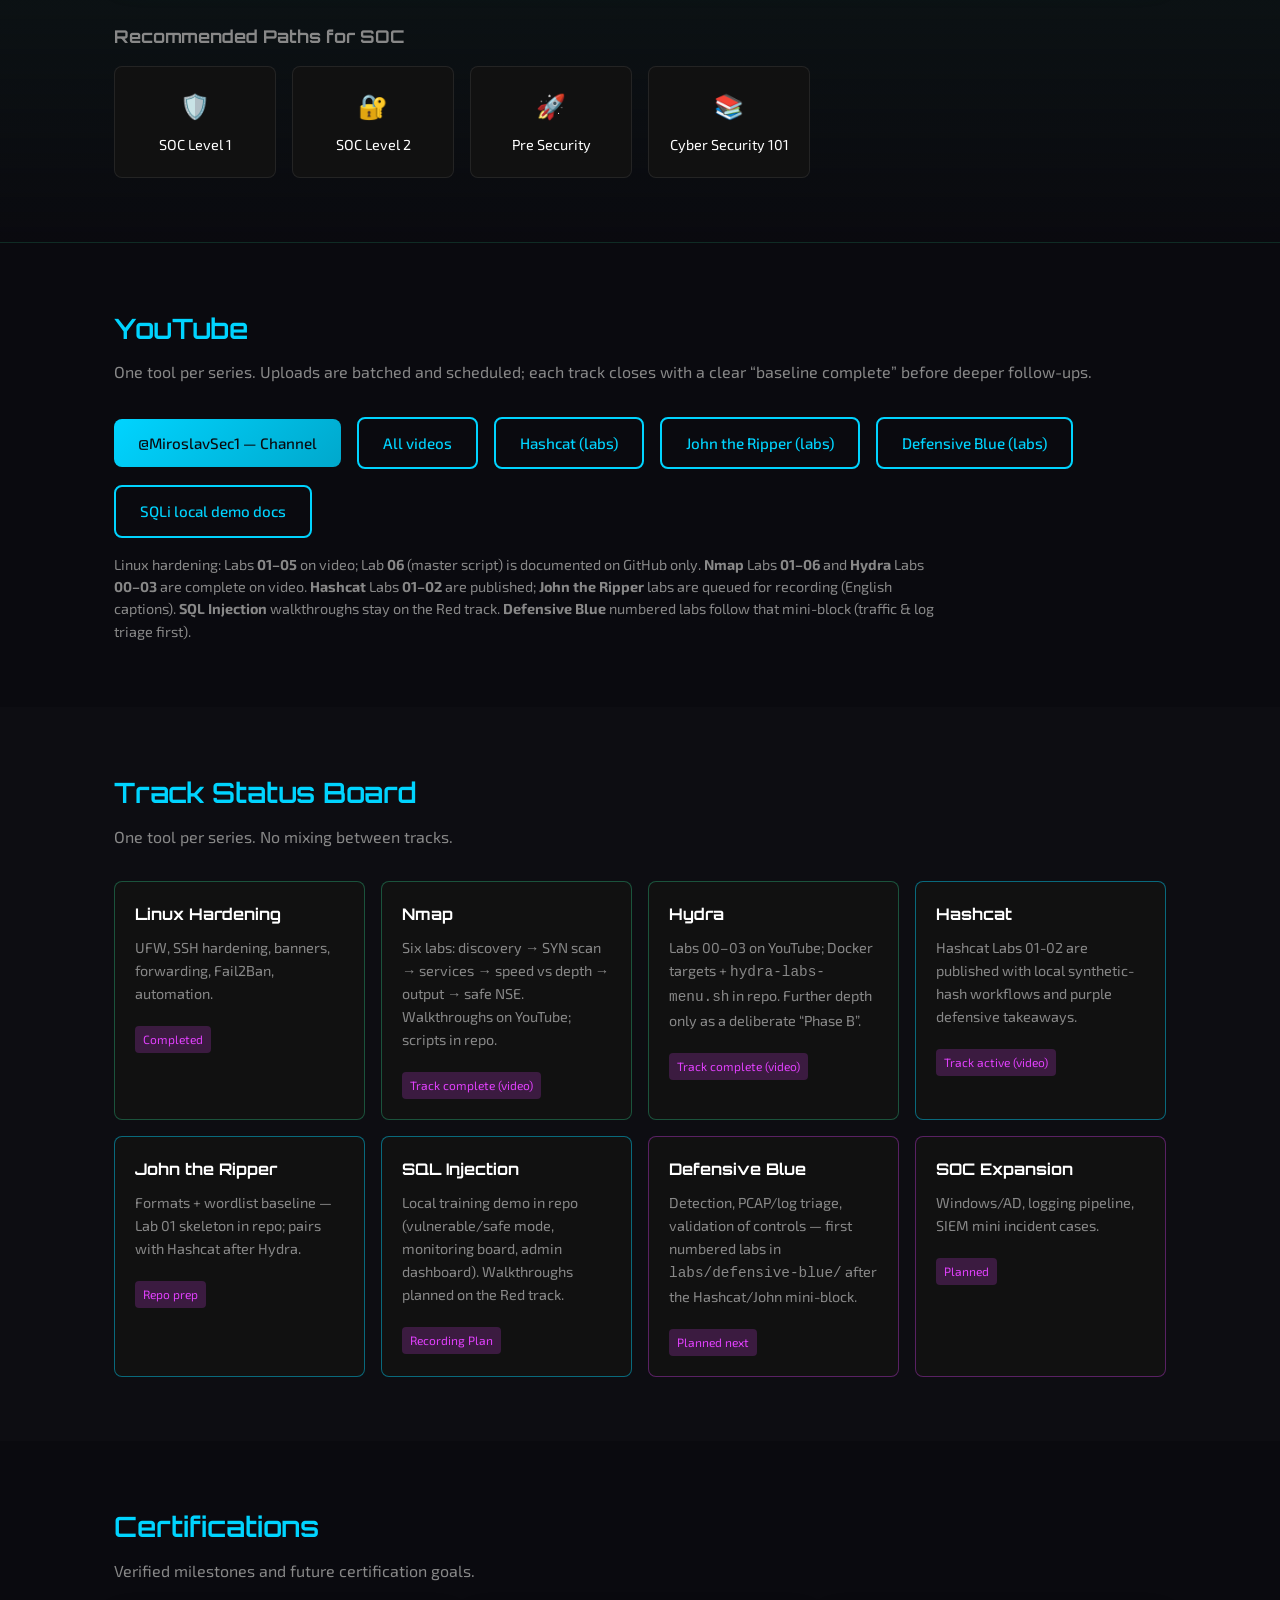
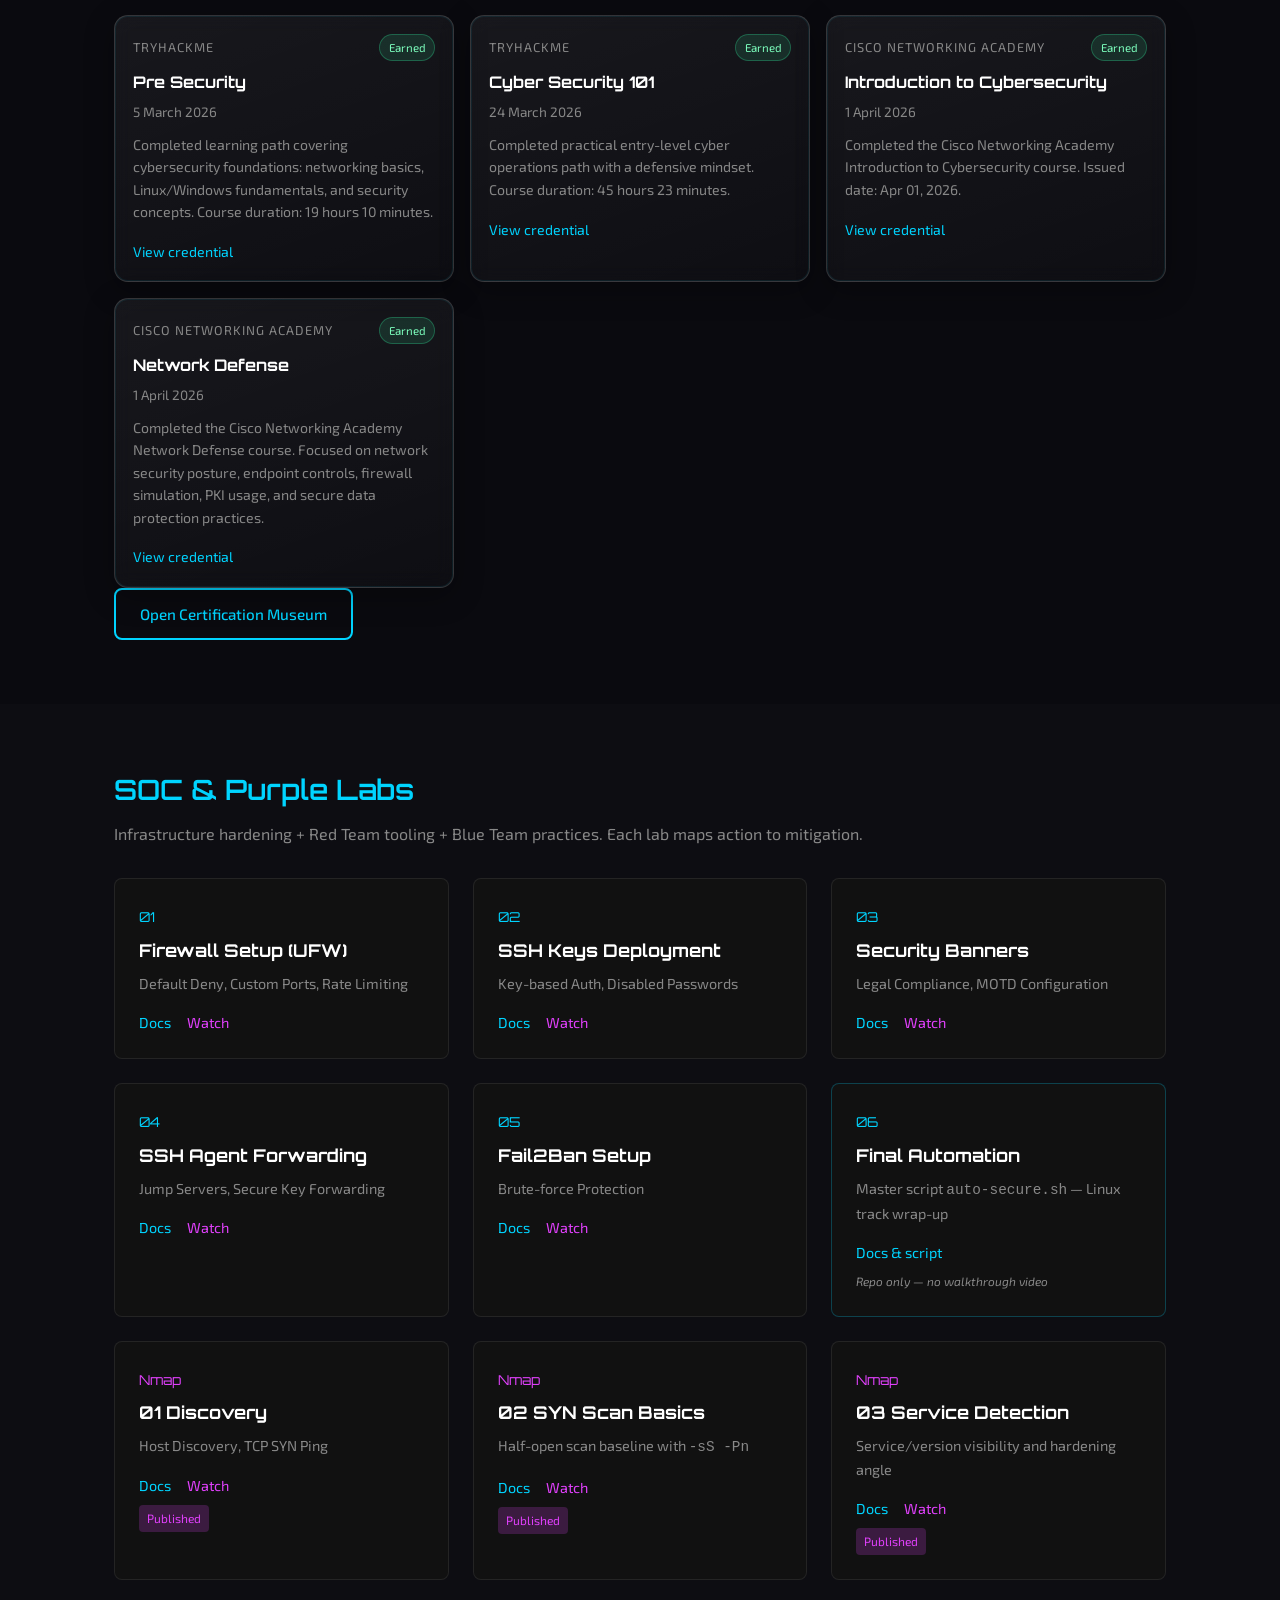
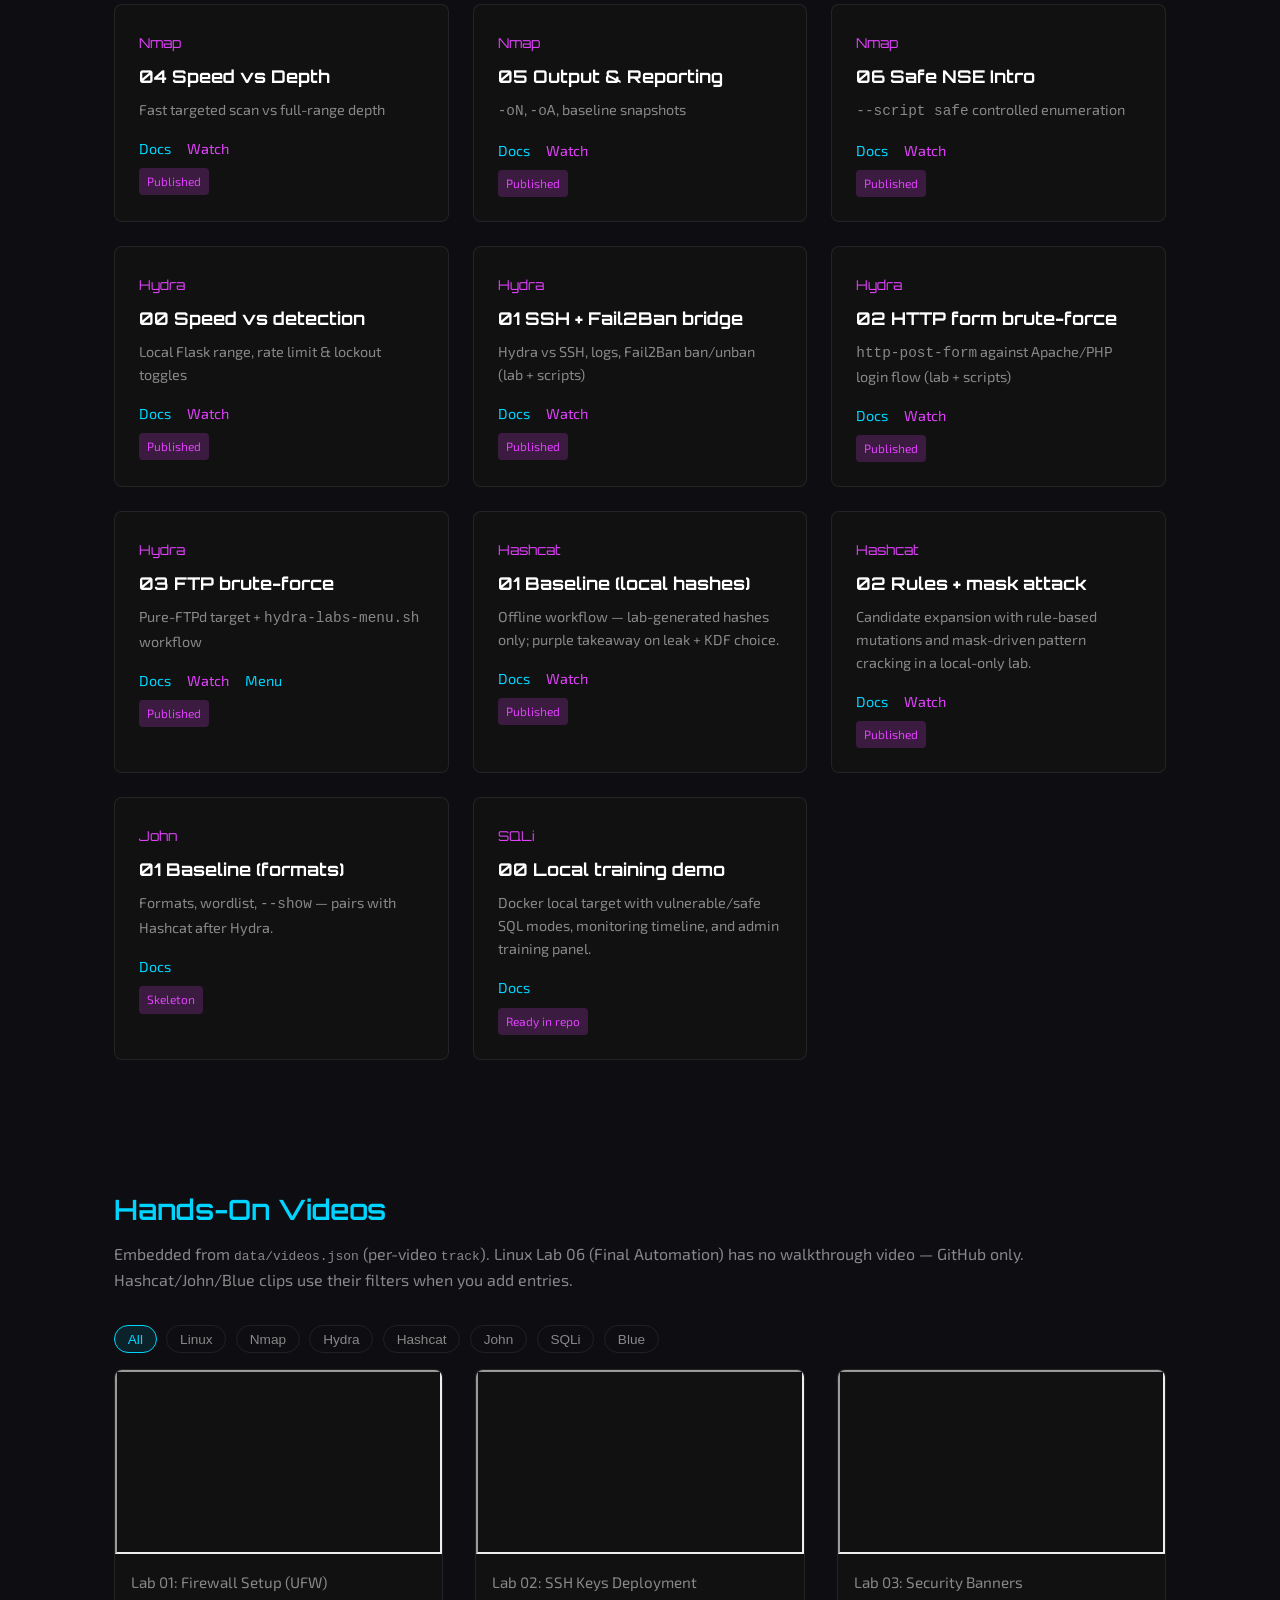
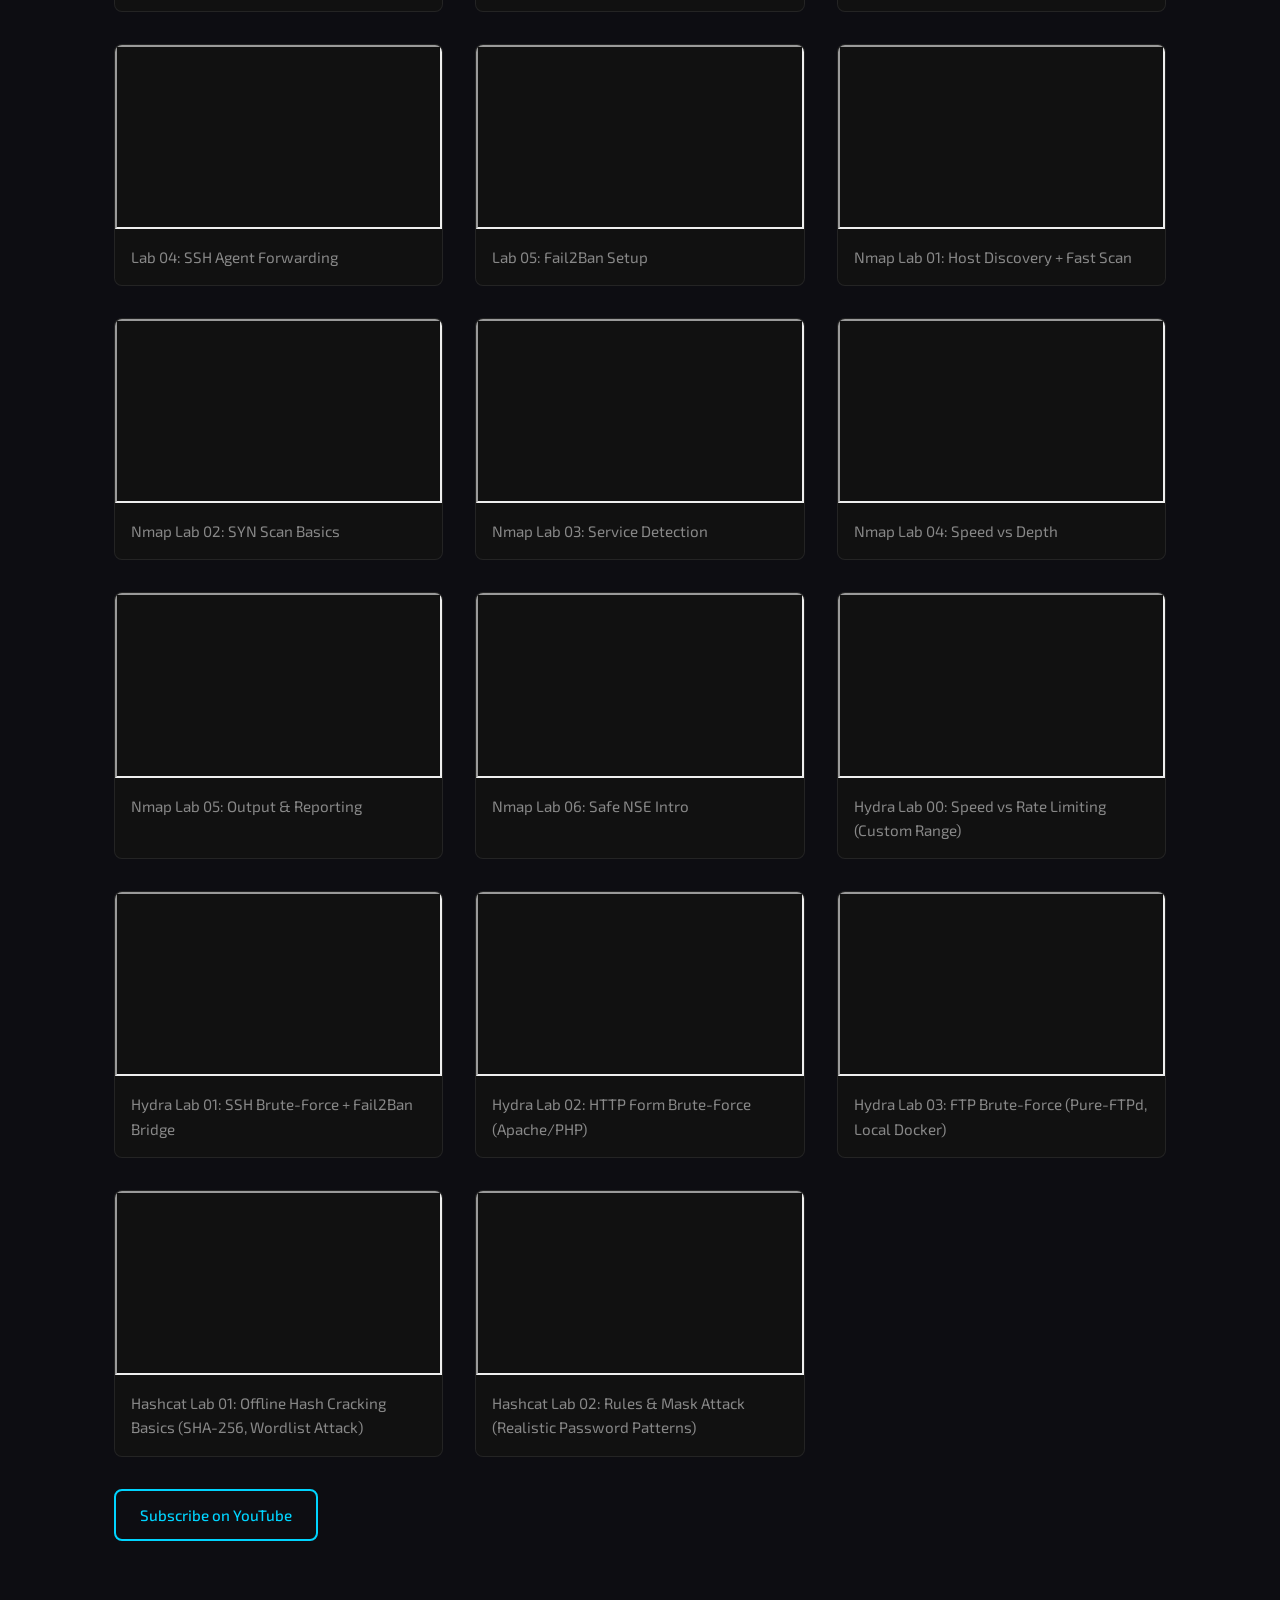
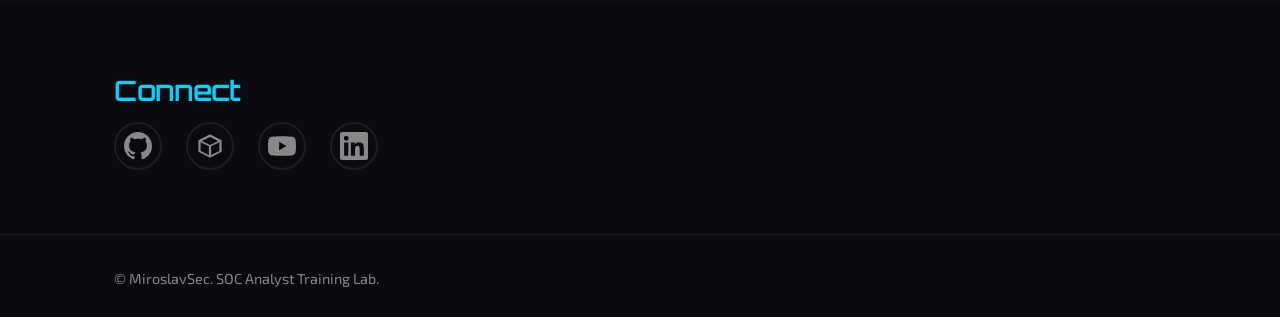
==== commit e7ebde2c: "publish Hashcat Lab 02 and complete Hashcat mini-track Add YouTube link for Hashcat Lab 02 across tr" ====
--- a/docs/index.html
+++ b/docs/index.html
@@ -54,13 +54,13 @@
                     </article>
                     <article class="proof-card">
                         <span class="proof-label">Videos Published</span>
-                        <strong class="proof-value" id="video-count">16</strong>
+                        <strong class="proof-value" id="video-count">17</strong>
                         <span class="proof-meta">Linux + Nmap + Hydra on YouTube</span>
                     </article>
                     <article class="proof-card">
                         <span class="proof-label">Current Focus</span>
                         <strong class="proof-value">Hashcat · John · SQLi</strong>
-                        <span class="proof-meta">Red password track in progress (Hashcat Lab 01 published) + SQLi walkthrough queue; Blue labs after</span>
+                        <span class="proof-meta">Red password track in progress (Hashcat Labs 01-02 published) + SQLi walkthrough queue; Blue labs after</span>
                     </article>
                     <article class="proof-card">
                         <span class="proof-label">Learning Rhythm</span>
@@ -125,7 +125,7 @@
                     <a href="https://github.com/jokeez/SOC-Analyst-Training-Lab/tree/main/labs/defensive-blue" class="btn btn-secondary" target="_blank" rel="noopener noreferrer">Defensive Blue (labs)</a>
                     <a href="https://github.com/jokeez/SOC-Analyst-Training-Lab/tree/main/labs/offensive-red/sql-injection/00-local-demo" class="btn btn-secondary" target="_blank" rel="noopener noreferrer">SQLi local demo docs</a>
                 </div>
-                <p class="playlist-note">Linux hardening: Labs <strong>01–05</strong> on video; Lab <strong>06</strong> (master script) is documented on GitHub only. <strong>Nmap</strong> Labs <strong>01–06</strong> and <strong>Hydra</strong> Labs <strong>00–03</strong> are complete on video. <strong>Hashcat</strong> Lab <strong>01</strong> is published and Lab <strong>02</strong> is ready in repo; <strong>John the Ripper</strong> labs are queued for recording (English captions). <strong>SQL Injection</strong> walkthroughs stay on the Red track. <strong>Defensive Blue</strong> numbered labs follow that mini-block (traffic &amp; log triage first).</p>
+                <p class="playlist-note">Linux hardening: Labs <strong>01–05</strong> on video; Lab <strong>06</strong> (master script) is documented on GitHub only. <strong>Nmap</strong> Labs <strong>01–06</strong> and <strong>Hydra</strong> Labs <strong>00–03</strong> are complete on video. <strong>Hashcat</strong> Labs <strong>01–02</strong> are published; <strong>John the Ripper</strong> labs are queued for recording (English captions). <strong>SQL Injection</strong> walkthroughs stay on the Red track. <strong>Defensive Blue</strong> numbered labs follow that mini-block (traffic &amp; log triage first).</p>
             </div>
         </section>
 
@@ -151,8 +151,8 @@
                     </article>
                     <article class="track-card progress">
                         <h3>Hashcat</h3>
-                        <p>Hashcat Lab 01 is published; Lab 02 (rules + mask) is prepared in repo with synthetic local hashes.</p>
-                        <span class="badge">In progress (video)</span>
+                        <p>Hashcat Labs 01-02 are published with local synthetic-hash workflows and purple defensive takeaways.</p>
+                        <span class="badge">Track active (video)</span>
                     </article>
                     <article class="track-card progress">
                         <h3>John the Ripper</h3>
@@ -354,6 +354,16 @@
                         <div class="lab-links">
                             <a href="https://github.com/jokeez/SOC-Analyst-Training-Lab/tree/main/labs/offensive-red/hashcat/01-baseline-local-hashes" class="link-doc" target="_blank" rel="noopener noreferrer">Docs</a>
                             <a href="https://youtu.be/uwtM6-ZVCSg" target="_blank" rel="noopener noreferrer" class="link-video">Watch</a>
+                        </div>
+                        <span class="badge">Published</span>
+                    </article>
+                    <article class="lab-card lab-pentest">
+                        <span class="lab-number">Hashcat</span>
+                        <h3>02 Rules + mask attack</h3>
+                        <p>Candidate expansion with rule-based mutations and mask-driven pattern cracking in a local-only lab.</p>
+                        <div class="lab-links">
+                            <a href="https://github.com/jokeez/SOC-Analyst-Training-Lab/tree/main/labs/offensive-red/hashcat/02-rules-and-mask" class="link-doc" target="_blank" rel="noopener noreferrer">Docs</a>
+                            <a href="https://youtu.be/CZ6vZzXUn9k" target="_blank" rel="noopener noreferrer" class="link-video">Watch</a>
                         </div>
                         <span class="badge">Published</span>
                     </article>
